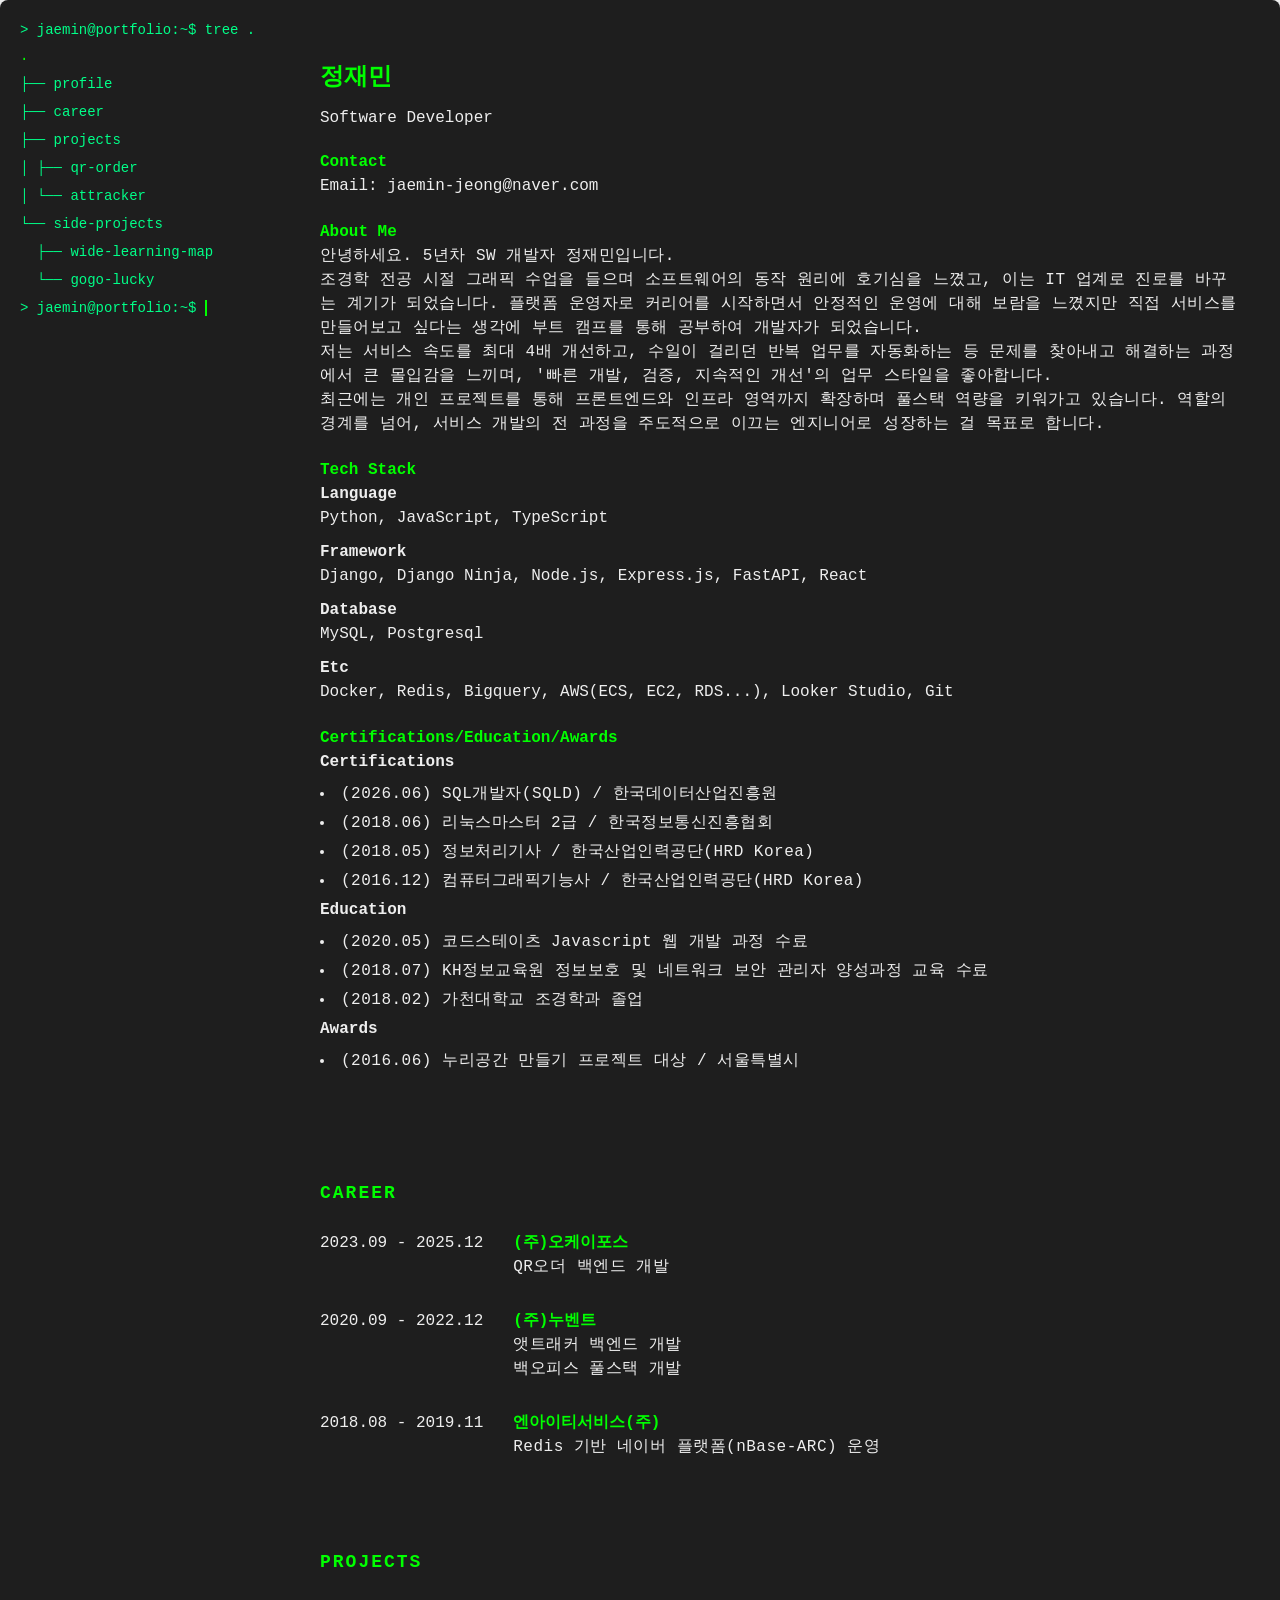
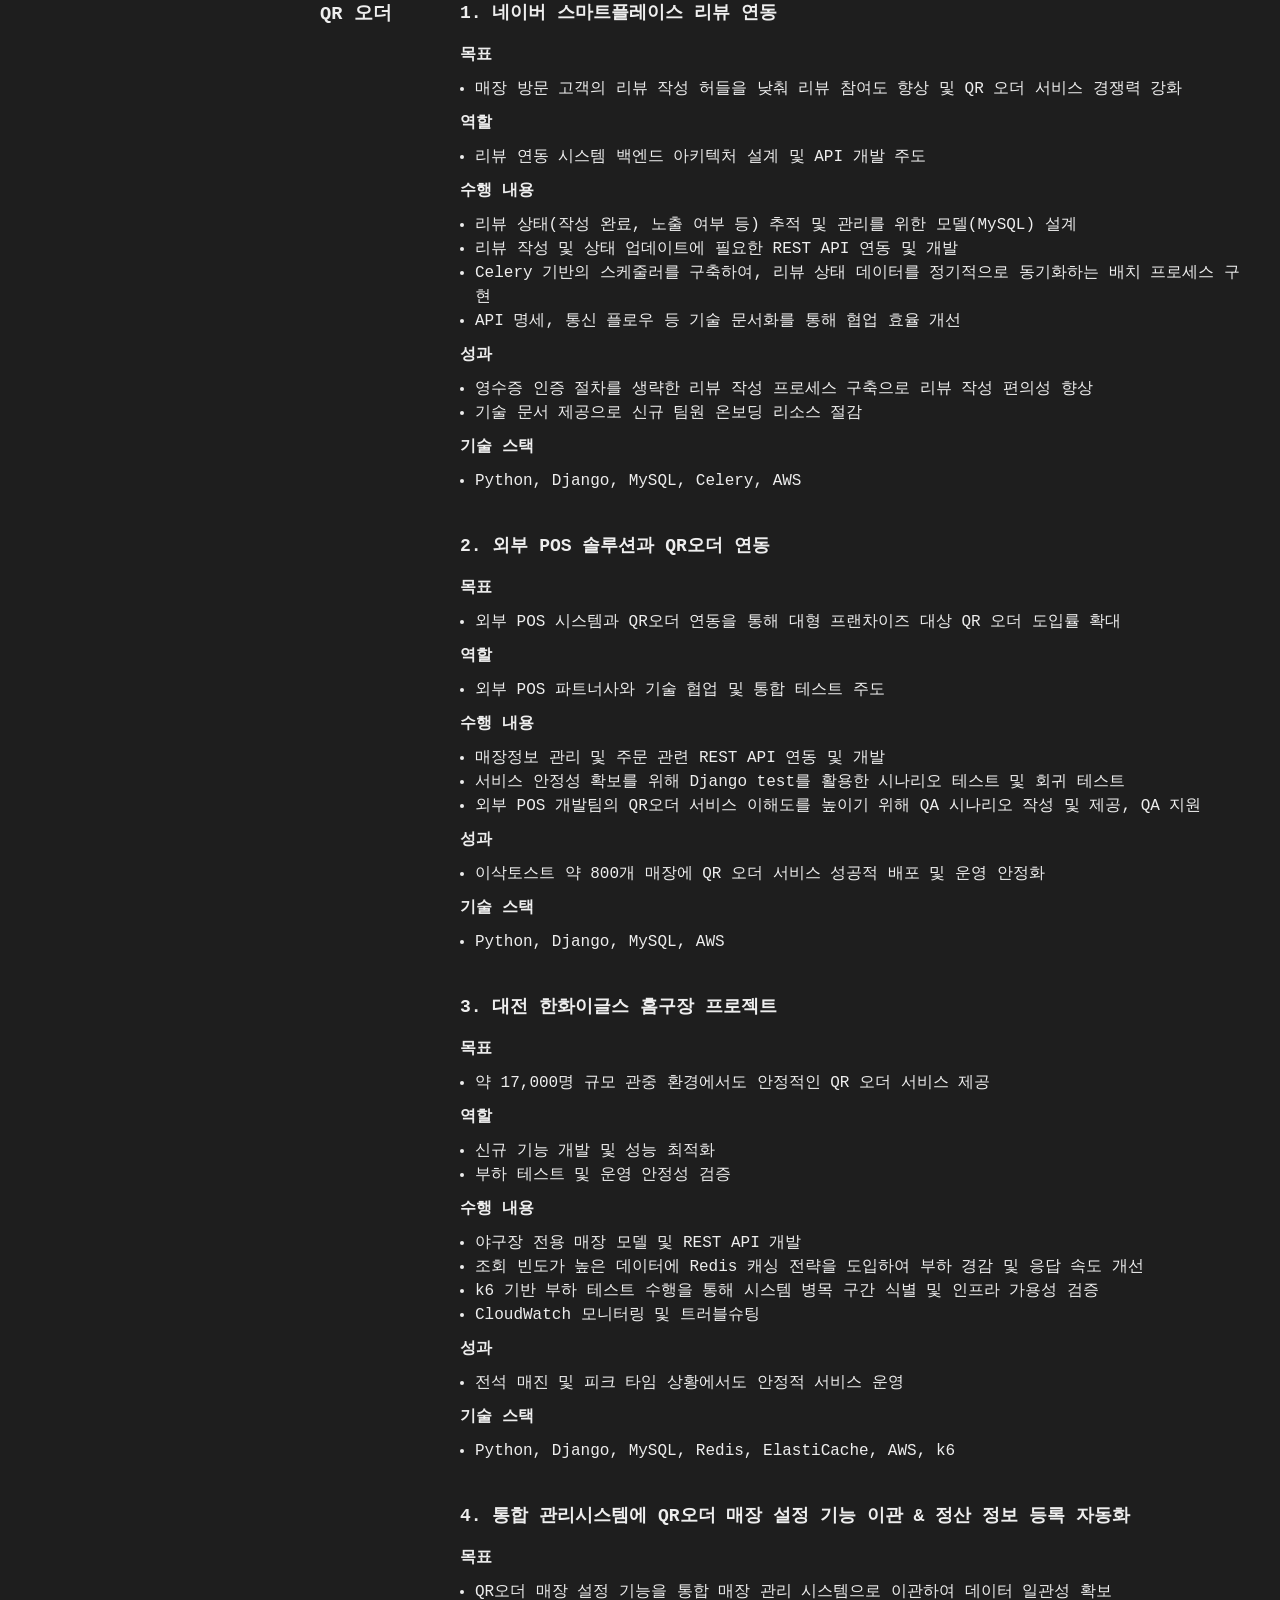
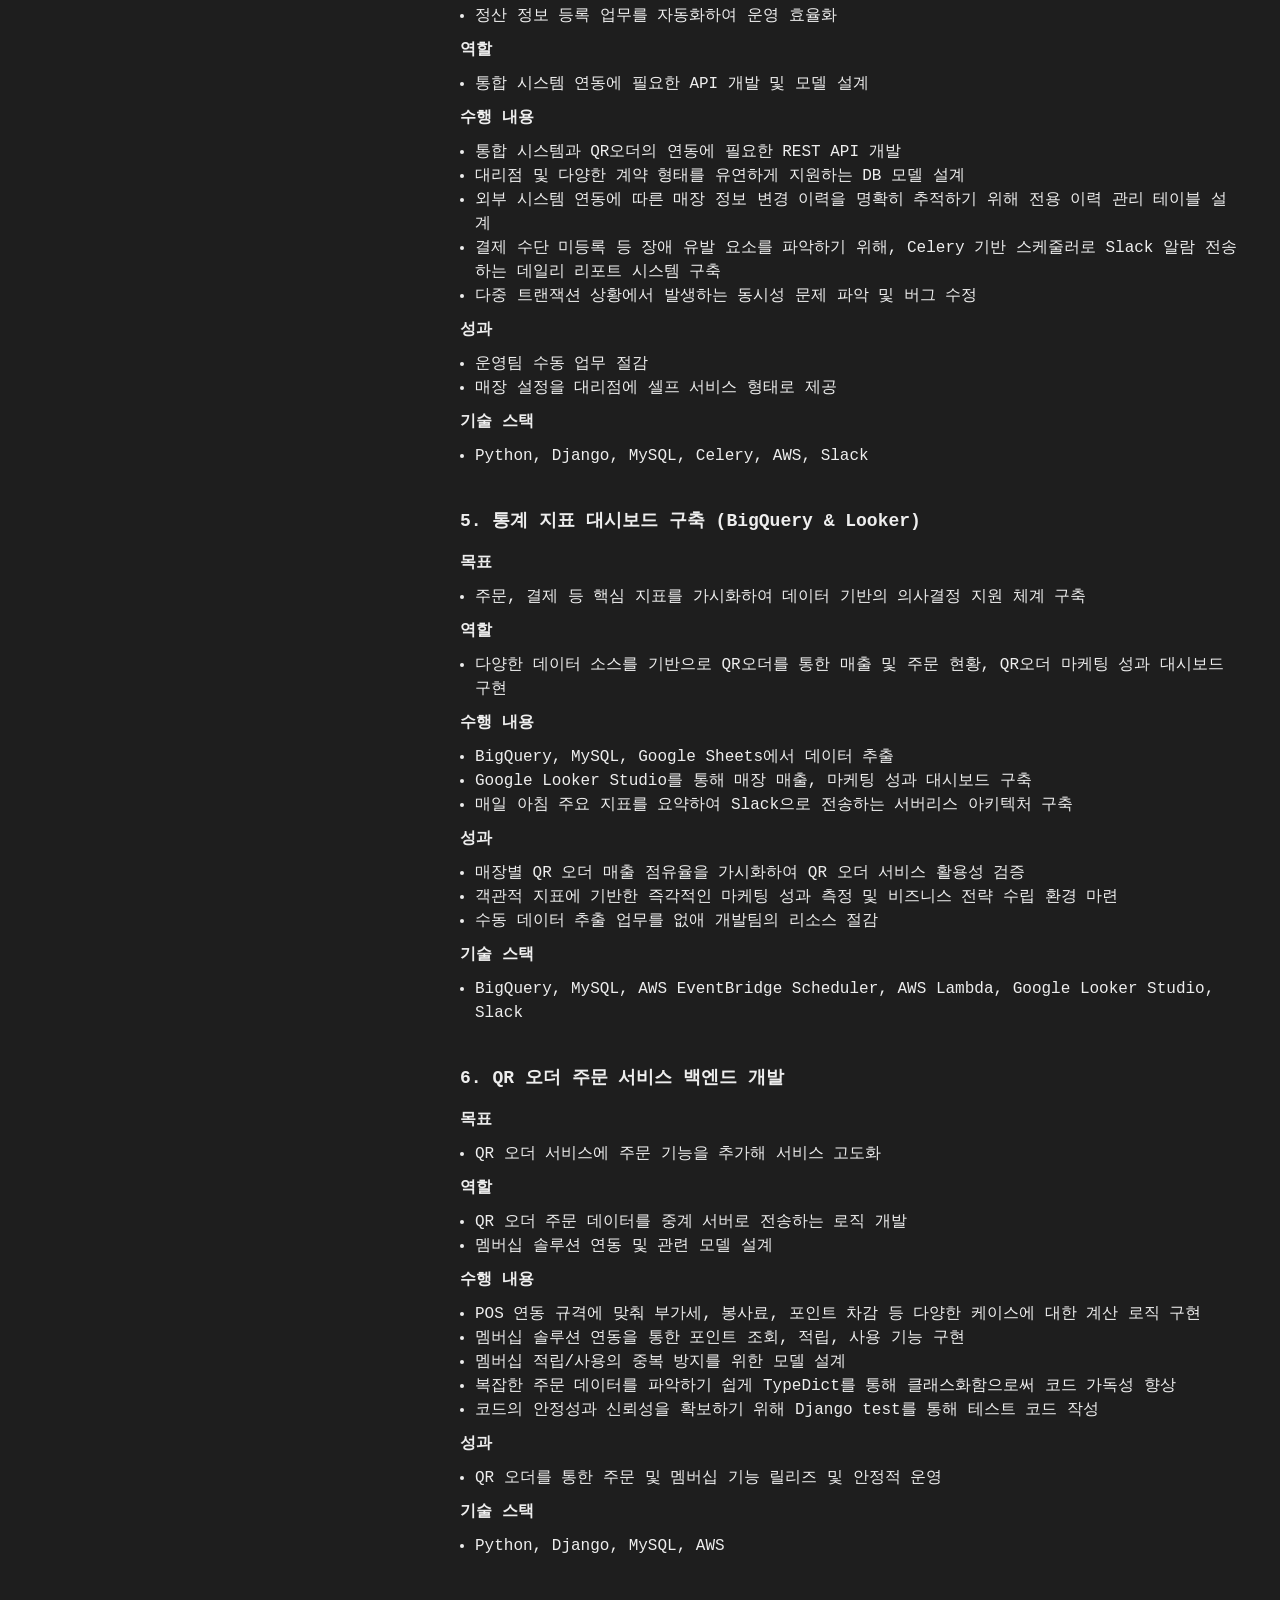
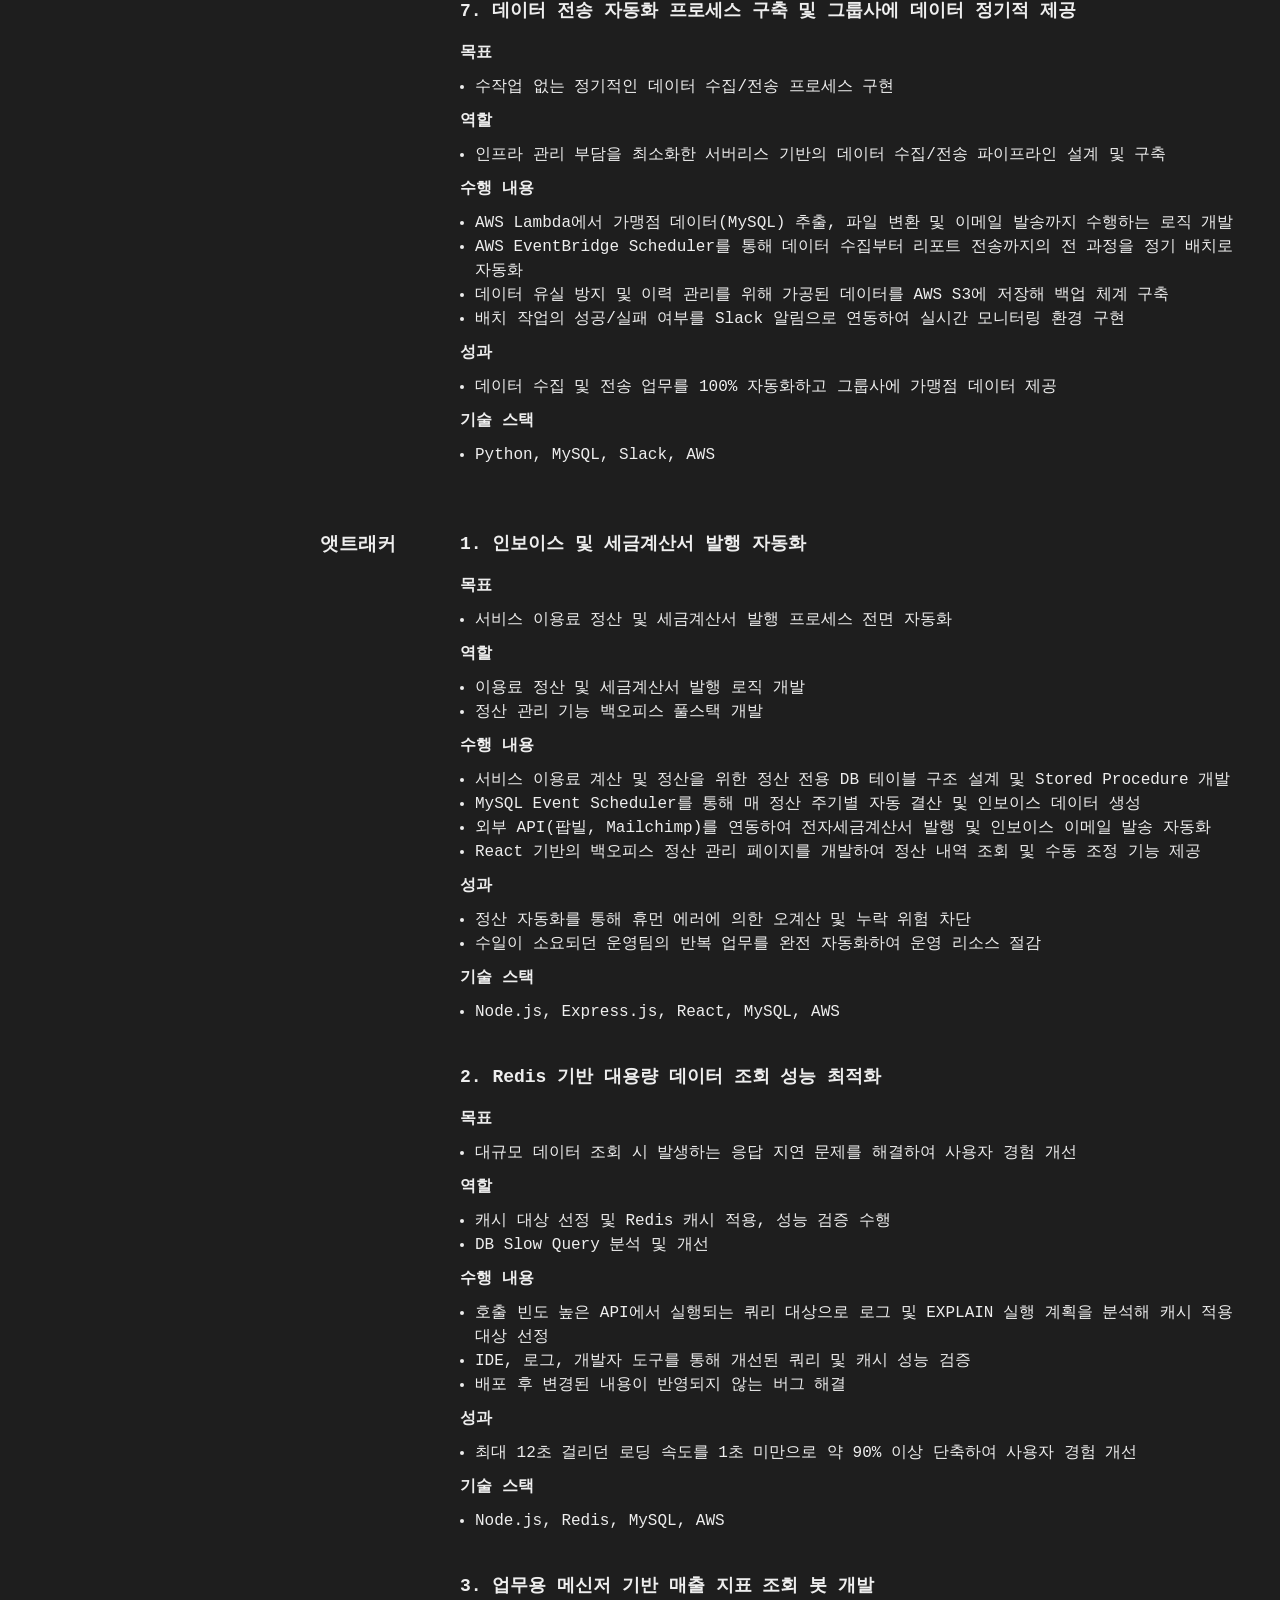
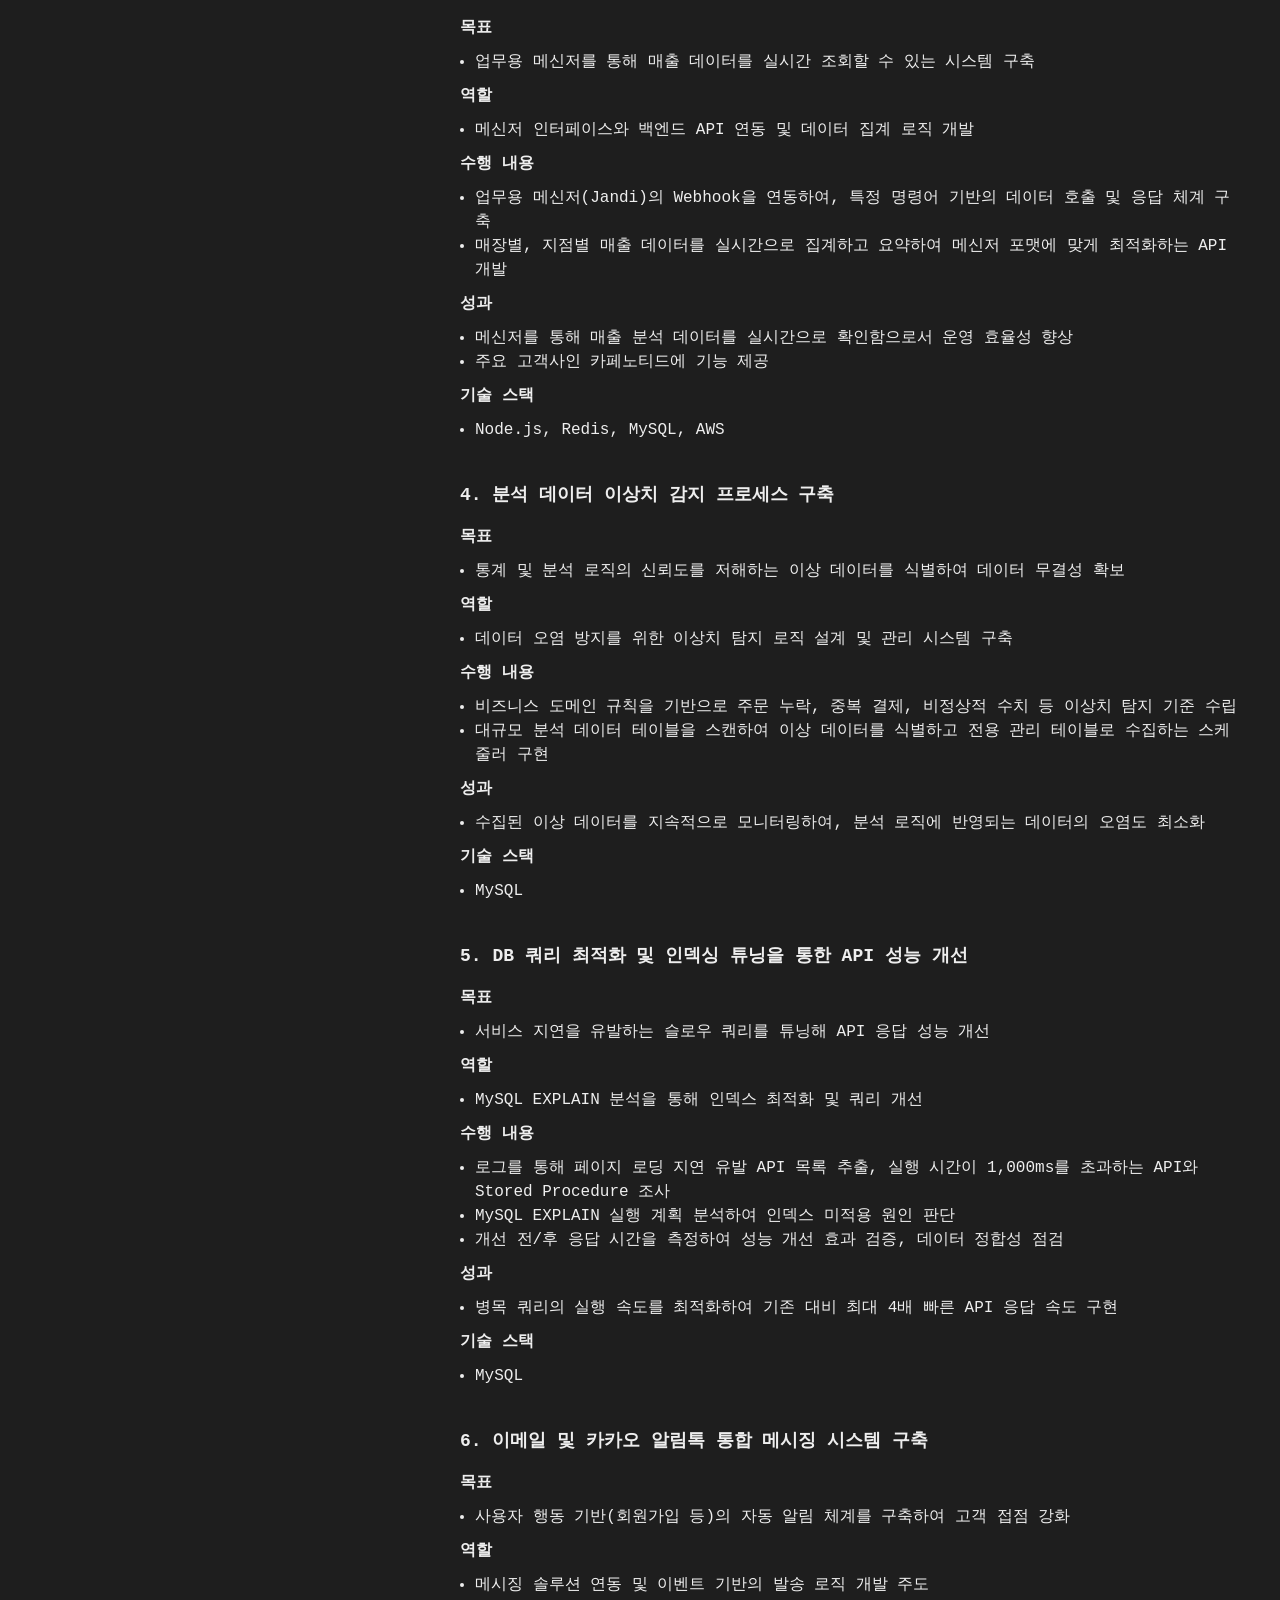
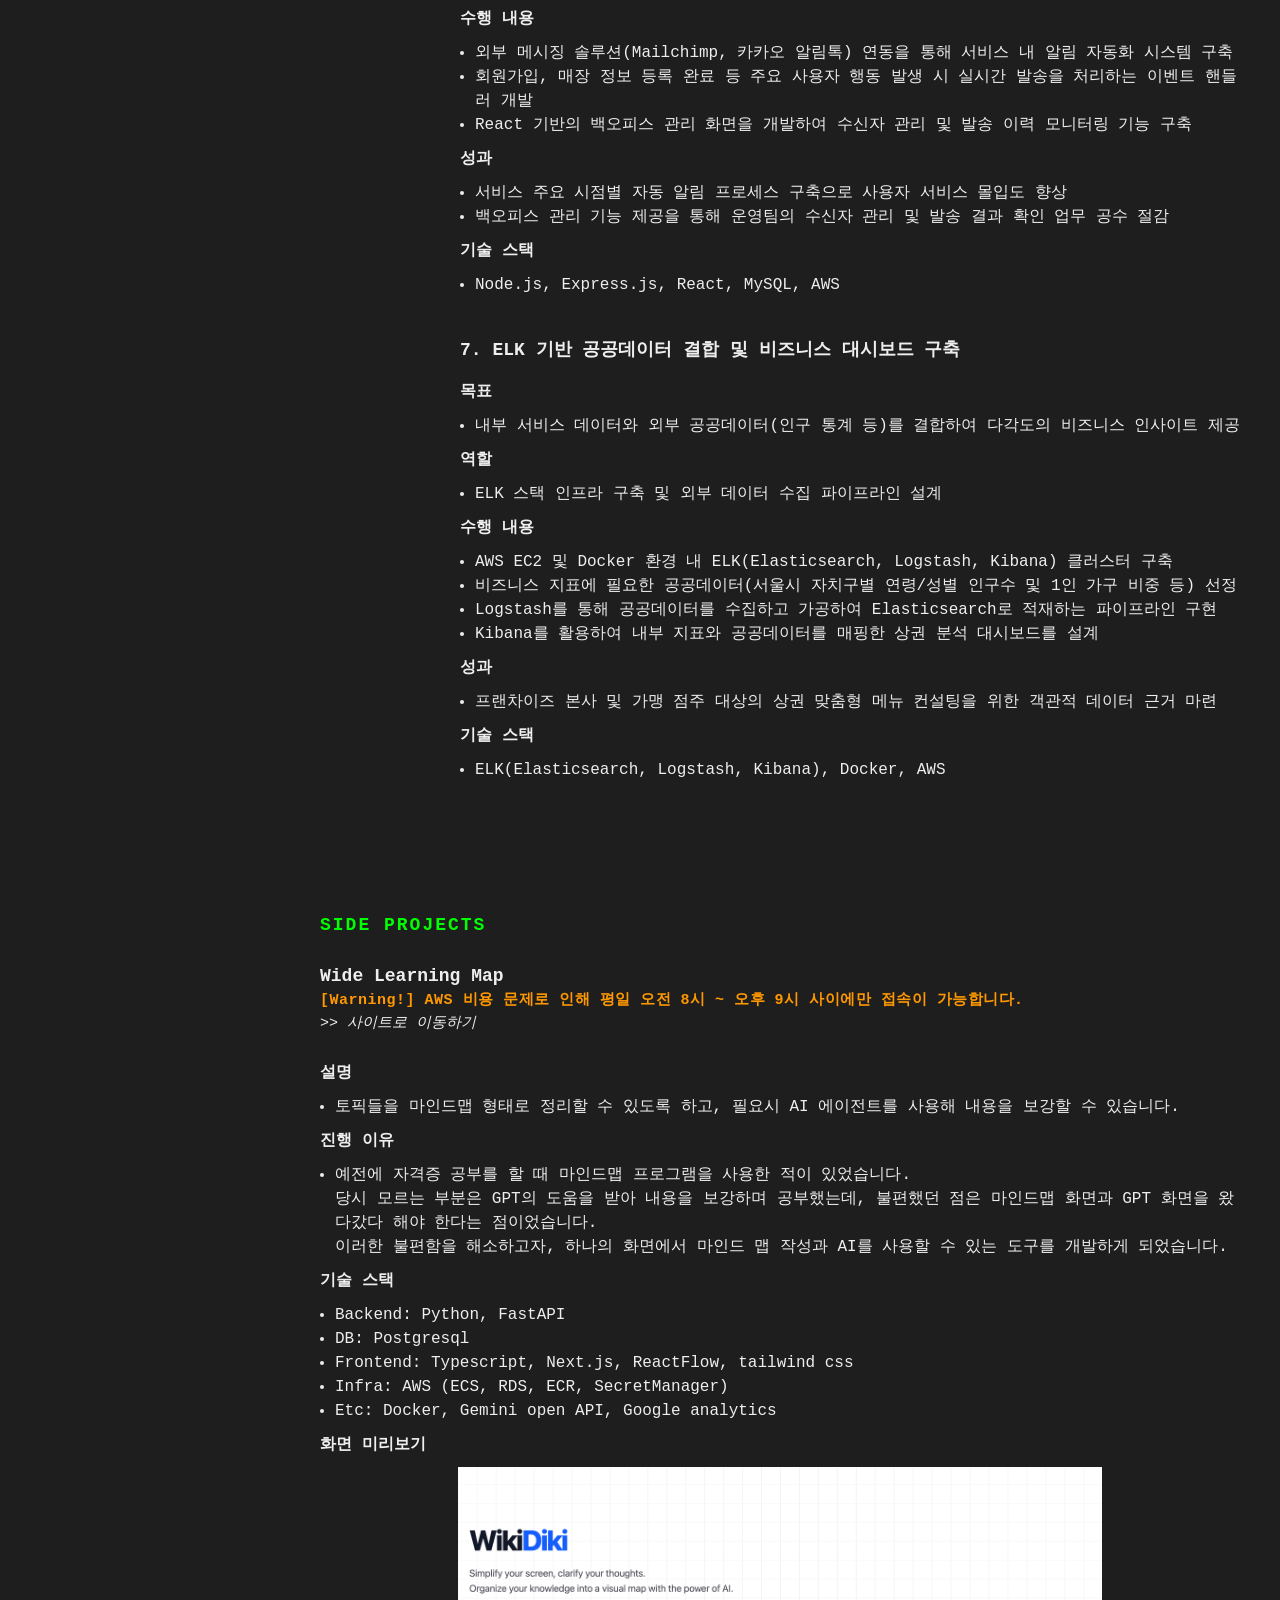
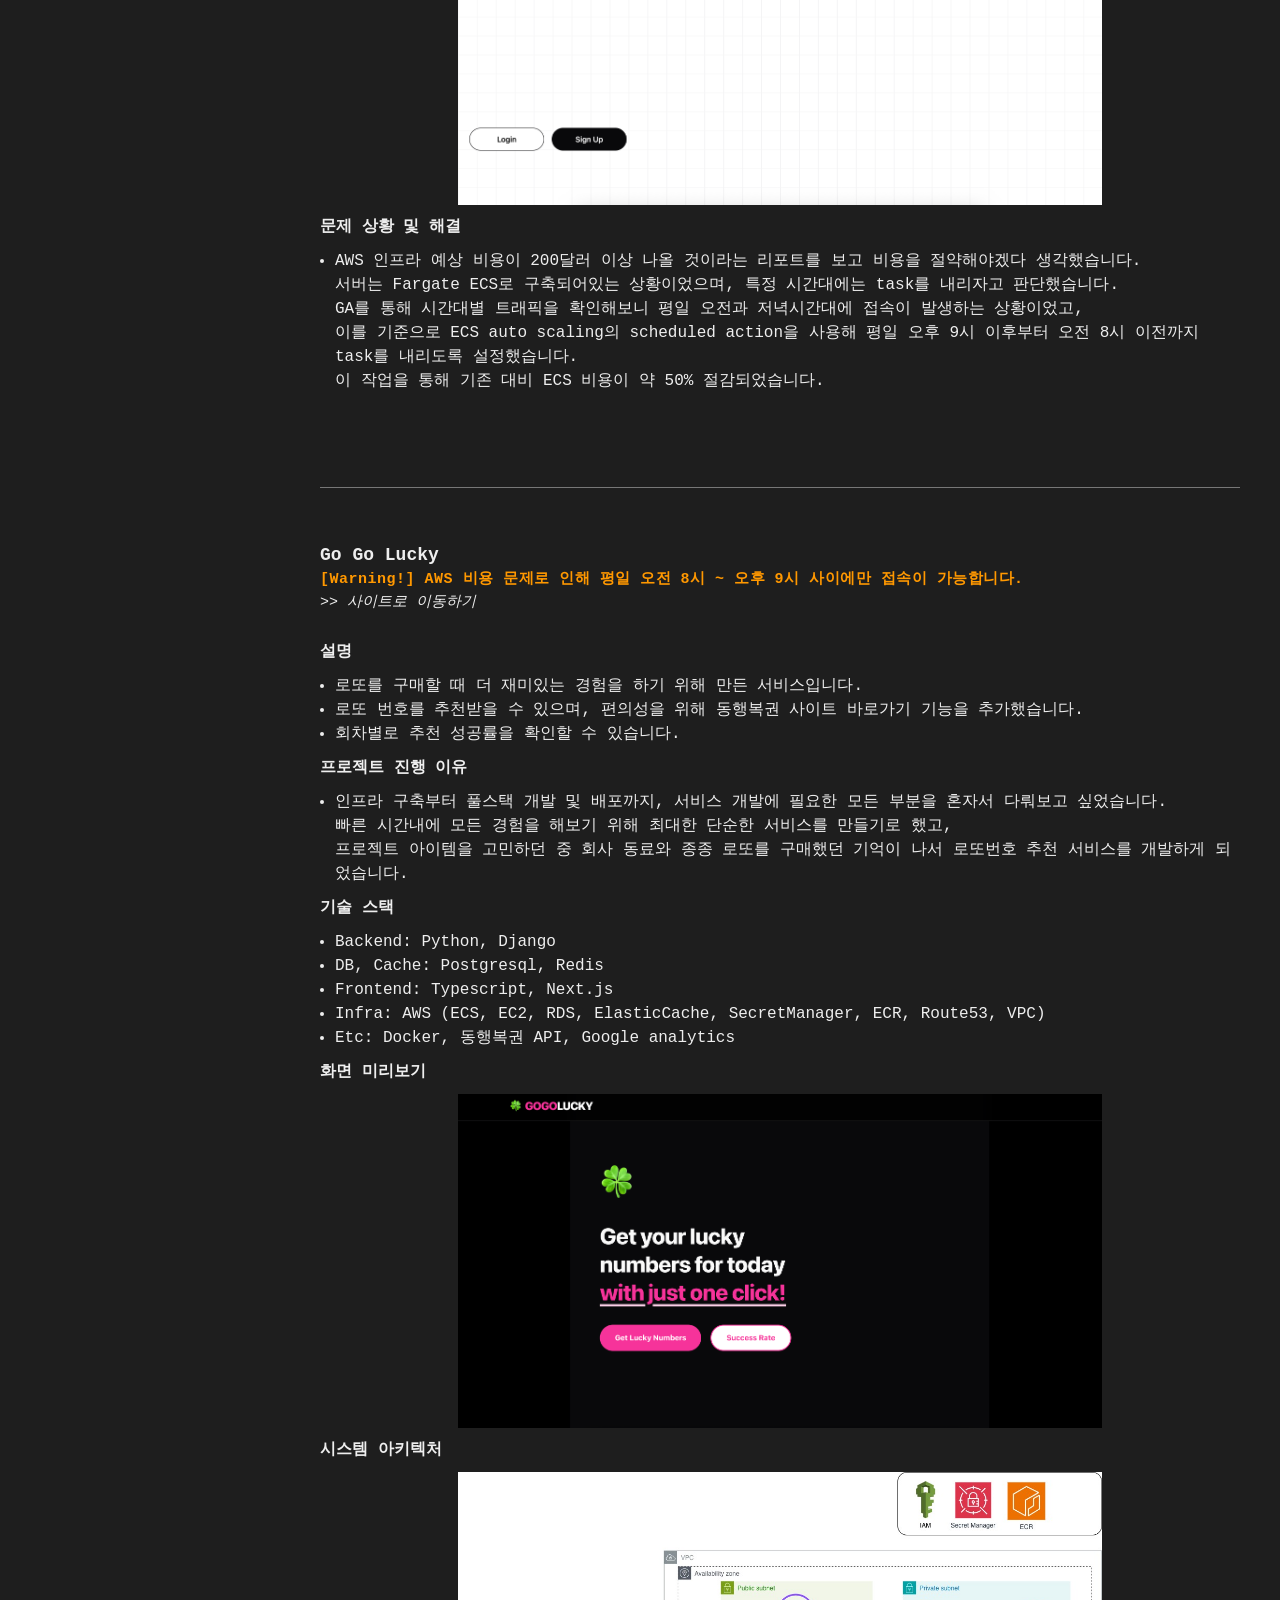
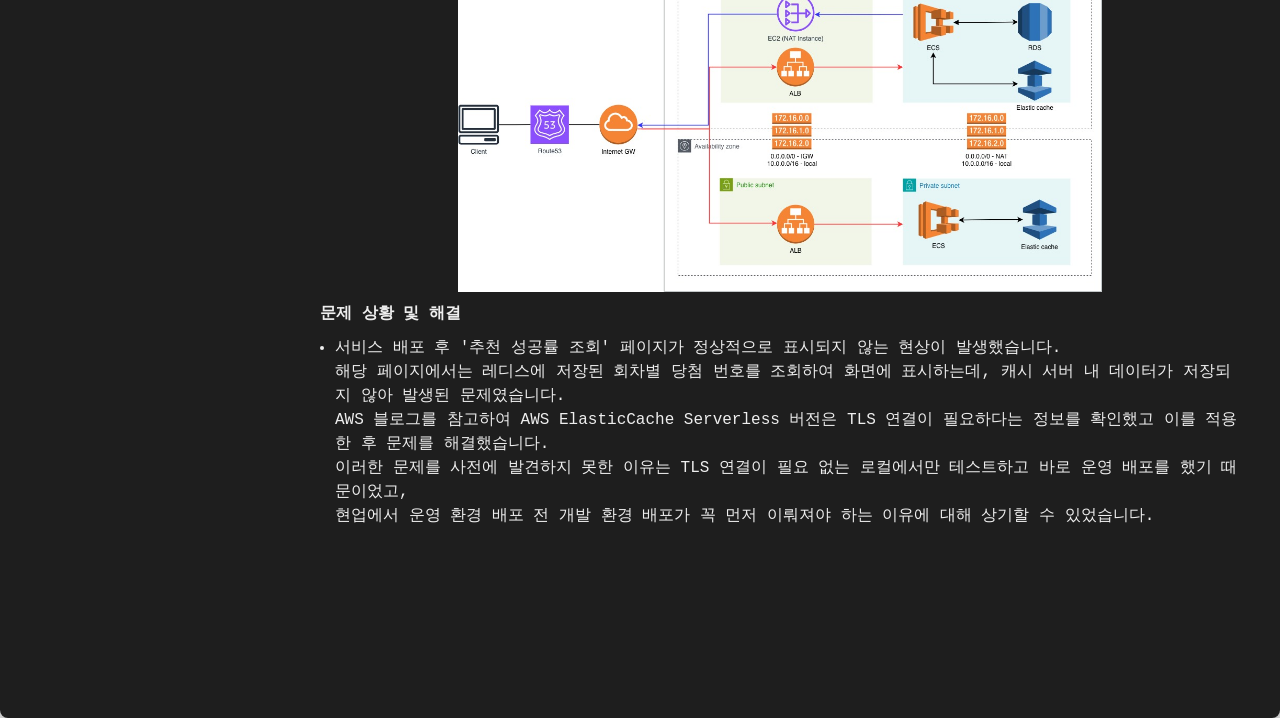
==== index.html @ 02600a41 "update certification - SQLD" ====
<!DOCTYPE html>
<html lang="ko">
    <head>
        <meta charset="UTF-8">
        <meta name="viewport" content="width=device-width, initial-scale=1.0">
        <title>Jaemin-Jeong portfolio</title>
        <link rel="stylesheet" href="css/index.css">
    </head>

    <body>
        <div class="container terminal-window">
            <aside class="sidebar">
                <div class="sidebar-header">
                    <div>
                        <span class="terminal-text"> > jaemin@portfolio:~$ tree . </span>
                    </div>
                </div>
                <nav class="tree-menu">
                    <div class="tree-root">
                        .
                    </div>
                    <ul>
                        <li>
                            <a href="#profile">
                                ├── profile
                            </a>
                        </li>
                        <li>
                            <a href="#career">
                                ├── career
                            </a>
                        </li>
                        <li>
                            <a href="#projects">
                                ├── projects
                            </a>
                            <ul class="tree-submenu">
                                <li>
                                    <a href="#qr-order">
                                        │   ├── qr-order
                                    </a>
                                </li>
                                <li>
                                    <a href="#attracker">
                                        │   └── attracker
                                    </a>
                                </li>
                            </ul>
                        </li>
                        <li>
                            <a href="#side-projects">
                                └── side-projects
                            </a>
                            <ul class="tree-submenu">
                                <li>
                                    <a href="#wide-learning-map">
                                       &nbsp;&nbsp;├── wide-learning-map
                                    </a>
                                </li>
                                <li>
                                    <a href="#gogo-lucky">
                                       &nbsp;&nbsp;└── gogo-lucky
                                    </a>
                                </li>
                            </ul>
                        </li>
                    </ul>
                </nav>
                <div class="sidebar-header">
                    <div>
                        <span class="terminal-text cursor-blink"> > jaemin@portfolio:~$&nbsp;</span>
                    </div>
                </div>
            </aside>

            <main class="content">
                <!-- 자기소개 -->
                <section id="profile" class="section profile">
                    <h1>정재민</h1>
                    <p class="role">Software Developer</p>

                    <div>
                        <strong>Contact</strong>
                        <ul class="profile-detail">
                            <li>Email: jaemin-jeong@naver.com</li>
                        </ul>
                    </div>

                    <div class="profile-detail">
                        <strong>About Me</strong>
                        <p class="letter-space-s">
                            안녕하세요. 5년차 SW 개발자 정재민입니다.</br>
                            조경학 전공 시절 그래픽 수업을 들으며 소프트웨어의 동작 원리에 호기심을 느꼈고, 이는 IT 업계로 진로를 바꾸는 계기가 되었습니다. 
                            플랫폼 운영자로 커리어를 시작하면서 안정적인 운영에 대해 보람을 느꼈지만 직접 서비스를 만들어보고 싶다는 생각에 부트 캠프를 통해 공부하여 개발자가 되었습니다.</br>
                            저는 서비스 속도를 최대 4배 개선하고, 수일이 걸리던 반복 업무를 자동화하는 등 문제를 찾아내고 해결하는 과정에서 큰 몰입감을 느끼며, '빠른 개발, 검증, 지속적인 개선'의 업무 스타일을 좋아합니다.</br>
                            최근에는 개인 프로젝트를 통해 프론트엔드와 인프라 영역까지 확장하며 풀스택 역량을 키워가고 있습니다. 
                            역할의 경계를 넘어, 서비스 개발의 전 과정을 주도적으로 이끄는 엔지니어로 성장하는 걸 목표로 합니다.
                        </p>
                    </div>

                    <div class="profile-detail">
                        <strong>Tech Stack</strong>
                        <ul>
                            <div class="stack-list">
                                <div class="stack-category">
                                    <div class="stack-category-title">Language</div>
                                    <div>Python, JavaScript, TypeScript </div>
                                </div>
                                <div class="stack-category">
                                    <div class="stack-category-title">Framework</div>
                                    <div>Django, Django Ninja, Node.js, Express.js, FastAPI, React</div>
                                </div>
                                <div class="stack-category">
                                    <div class="stack-category-title">Database</div>
                                    <div>MySQL, Postgresql</div>
                                </div>
                                <div class="stack-category">
                                    <div class="stack-category-title">Etc</div>
                                    <div>Docker, Redis, Bigquery, AWS(ECS, EC2, RDS...), Looker Studio, Git</div>
                                </div>
                            </div>  
                        </ul>
                    </div>

                    <div class="profile-detail">
                        <strong>Certifications/Education/Awards</strong>
                        <div class="profile-detail-title">Certifications</div>
                        <ul class="letter-space-s">
                            <li>(2026.06) SQL개발자(SQLD) / 한국데이터산업진흥원</li>
                            <li>(2018.06) 리눅스마스터 2급 / 한국정보통신진흥협회</li>
                            <li>(2018.05) 정보처리기사 / 한국산업인력공단(HRD Korea)</li>
                            <li>(2016.12) 컴퓨터그래픽기능사 / 한국산업인력공단(HRD Korea)</li>
                        </ul>
                        <div class="profile-detail-title">Education</div>
                        <ul class="letter-space-s">
                            <li>(2020.05) 코드스테이츠 Javascript 웹 개발 과정 수료</li>
                            <li>(2018.07) KH정보교육원 정보보호 및 네트워크 보안 관리자 양성과정 교육 수료</li>
                            <li>(2018.02) 가천대학교 조경학과 졸업</li>
                        </ul>
                        <div class="profile-detail-title">Awards</div>
                        <ul class="letter-space-s">
                            <li>(2016.06) 누리공간 만들기 프로젝트 대상 / 서울특별시</li>
                        </ul>
                    </div>
                </section>

                <section id="career" class="section">
                    <h2>Career</h2>

                    <div class="timeline">
                        <div class="timeline-item">
                            <span class="year">2023.09 - 2025.12</span>
                            <div>
                                <strong>(주)오케이포스</strong>
                                <p class="letter-space-s">QR오더 백엔드 개발</p>
                            </div>
                        </div>

                        <div class="timeline-item">
                            <span class="year">2020.09 - 2022.12</span>
                            <div>
                                <strong>(주)누벤트</strong>
                                <p class="letter-space-s">앳트래커 백엔드 개발</p>  
                                <p class="letter-space-s">백오피스 풀스택 개발</p>
                            </div>
                        </div>

                        <div class="timeline-item">
                            <span class="year">2018.08 - 2019.11</span>
                            <div>
                                <strong>엔아이티서비스(주)</strong>
                                <p class="letter-space-s">Redis 기반 네이버 플랫폼(nBase-ARC) 운영</p>
                            </div>
                        </div>
                    </div>
                </section>

                <section id="projects" class="section">
                    <h2>Projects</h2>

                    <div class="project-list">
                        <!-- QR오더 -->
                        <div class="project-items">
                            <h3 id="qr-order" class="project-category">QR 오더</h3>
                            <div>
                                <!-- QR 오더 프로젝트 1 -->
                                <div class="project-title">1. 네이버 스마트플레이스 리뷰 연동</div>
                                <div class="project-description">
                                    <strong>목표</strong>
                                    <ul>
                                        <li>매장 방문 고객의 리뷰 작성 허들을 낮춰 리뷰 참여도 향상 및 QR 오더 서비스 경쟁력 강화</li>
                                    </ul>

                                    <strong>역할</strong>
                                    <ul>
                                        <li>리뷰 연동 시스템 백엔드 아키텍처 설계 및 API 개발 주도</li>
                                    </ul>

                                    <strong>수행 내용</strong>
                                    <ul>
                                        <li>리뷰 상태(작성 완료, 노출 여부 등) 추적 및 관리를 위한 모델(MySQL) 설계</li>
                                        <li>리뷰 작성 및 상태 업데이트에 필요한 REST API 연동 및 개발</li>
                                        <li>Celery 기반의 스케줄러를 구축하여, 리뷰 상태 데이터를 정기적으로 동기화하는 배치 프로세스 구현</li>
                                        <li>API 명세, 통신 플로우 등 기술 문서화를 통해 협업 효율 개선</li>
                                    </ul>

                                    <strong>성과</strong>
                                    <ul>
                                        <li>영수증 인증 절차를 생략한 리뷰 작성 프로세스 구축으로 리뷰 작성 편의성 향상</li>
                                        <li>기술 문서 제공으로 신규 팀원 온보딩 리소스 절감</li>
                                    </ul>

                                    <strong>기술 스택</strong>
                                    <ul>
                                        <li>Python, Django, MySQL, Celery, AWS</li>
                                    </ul>
                                </div>
                                
                                <!-- QR 오더 프로젝트 2 -->
                                <div class="project-title">2. 외부 POS 솔루션과 QR오더 연동</div>
                                <div class="project-description">
                                    <strong>목표</strong>
                                    <ul>
                                        <li>외부 POS 시스템과 QR오더 연동을 통해 대형 프랜차이즈 대상 QR 오더 도입률 확대</li>
                                    </ul>

                                    <strong>역할</strong>
                                    <ul>
                                        <li>외부 POS 파트너사와 기술 협업 및 통합 테스트 주도</li>
                                    </ul>

                                    <strong>수행 내용</strong>
                                    <ul>
                                        <li>매장정보 관리 및 주문 관련 REST API 연동 및 개발</li>
                                        <li>서비스 안정성 확보를 위해 Django test를 활용한 시나리오 테스트 및 회귀 테스트</li>
                                        <li>외부 POS 개발팀의 QR오더 서비스 이해도를 높이기 위해 QA 시나리오 작성 및 제공, QA 지원</li>
                                    </ul>

                                    <strong>성과</strong>
                                    <ul>
                                        <li>이삭토스트 약 800개 매장에 QR 오더 서비스 성공적 배포 및 운영 안정화</li>
                                    </ul>

                                    <strong>기술 스택</strong>
                                    <ul>
                                        <li>Python, Django, MySQL, AWS</li>
                                    </ul>
                                </div>
                                

                                <!-- QR 오더 프로젝트 3 -->
                                <div class="project-title">3. 대전 한화이글스 홈구장 프로젝트</div>
                                <div class="project-description">
                                    <strong>목표</strong>
                                    <ul>
                                        <li>약 17,000명 규모 관중 환경에서도 안정적인 QR 오더 서비스 제공</li>
                                    </ul>

                                    <strong>역할</strong>
                                    <ul>
                                        <li>신규 기능 개발 및 성능 최적화</li>
                                        <li>부하 테스트 및 운영 안정성 검증</li>
                                    </ul>

                                    <strong>수행 내용</strong>
                                    <ul>
                                        <li>야구장 전용 매장 모델 및 REST API 개발</li>
                                        <li>조회 빈도가 높은 데이터에 Redis 캐싱 전략을 도입하여 부하 경감 및 응답 속도 개선</li>
                                        <li>k6 기반 부하 테스트 수행을 통해 시스템 병목 구간 식별 및 인프라 가용성 검증</li>
                                        <li>CloudWatch 모니터링 및 트러블슈팅</li>
                                    </ul>

                                    <strong>성과</strong>
                                    <ul>
                                        <li>전석 매진 및 피크 타임 상황에서도 안정적 서비스 운영</li>
                                    </ul>

                                    <strong>기술 스택</strong>
                                    <ul>
                                        <li>Python, Django, MySQL, Redis, ElastiCache, AWS, k6</li>
                                    </ul>
                                </div>     
                                
                                <!-- QR 오더 프로젝트 4 -->
                                <div class="project-title">4. 통합 관리시스템에 QR오더 매장 설정 기능 이관 & 정산 정보 등록 자동화</div>
                                <div class="project-description">
                                    <strong>목표</strong>
                                    <ul>
                                        <li>QR오더 매장 설정 기능을 통합 매장 관리 시스템으로 이관하여 데이터 일관성 확보</li>
                                        <li>정산 정보 등록 업무를 자동화하여 운영 효율화</li>
                                    </ul>

                                    <strong>역할</strong>
                                    <ul>
                                        <li>통합 시스템 연동에 필요한 API 개발 및 모델 설계</li>
                                    </ul>

                                    <strong>수행 내용</strong>
                                    <ul>
                                        <li>통합 시스템과 QR오더의 연동에 필요한 REST API 개발 </li>
                                        <li>대리점 및 다양한 계약 형태를 유연하게 지원하는 DB 모델 설계</li>
                                        <li>외부 시스템 연동에 따른 매장 정보 변경 이력을 명확히 추적하기 위해 전용 이력 관리 테이블 설계</li>
                                        <li>결제 수단 미등록 등 장애 유발 요소를 파악하기 위해, Celery 기반 스케줄러로 Slack 알람 전송하는 데일리 리포트 시스템 구축</li>
                                        <li>다중 트랜잭션 상황에서 발생하는 동시성 문제 파악 및 버그 수정</li>
                                    </ul>

                                    <strong>성과</strong>
                                    <ul>
                                        <li>운영팀 수동 업무 절감</li>
                                        <li>매장 설정을 대리점에 셀프 서비스 형태로 제공</li>
                                    </ul>

                                    <strong>기술 스택</strong>
                                    <ul>
                                        <li>Python, Django, MySQL, Celery, AWS, Slack</li>
                                    </ul>
                                </div>    

                                <!-- QR 오더 프로젝트 5 -->
                                <div class="project-title">5. 통계 지표 대시보드 구축 (BigQuery & Looker)</div>
                                <div class="project-description">
                                    <strong>목표</strong>
                                    <ul>
                                        <li>주문, 결제 등 핵심 지표를 가시화하여 데이터 기반의 의사결정 지원 체계 구축</li>
                                    </ul>

                                    <strong>역할</strong>
                                    <ul>
                                        <li>다양한 데이터 소스를 기반으로 QR오더를 통한 매출 및 주문 현황, QR오더 마케팅 성과 대시보드 구현</li>
                                    </ul>

                                    <strong>수행 내용</strong>
                                    <ul>
                                        <li>BigQuery, MySQL, Google Sheets에서 데이터 추출</li>
                                        <li>Google Looker Studio를 통해 매장 매출, 마케팅 성과 대시보드 구축</li>
                                        <li>매일 아침 주요 지표를 요약하여 Slack으로 전송하는 서버리스 아키텍처 구축</li>
                                    </ul>

                                    <strong>성과</strong>
                                    <ul>
                                        <li>매장별 QR 오더 매출 점유율을 가시화하여 QR 오더 서비스 활용성 검증</li>
                                        <li>객관적 지표에 기반한 즉각적인 마케팅 성과 측정 및 비즈니스 전략 수립 환경 마련</li>
                                        <li>수동 데이터 추출 업무를 없애 개발팀의 리소스 절감</li>
                                    </ul>

                                    <strong>기술 스택</strong>
                                    <ul>
                                        <li>BigQuery, MySQL, AWS EventBridge Scheduler, AWS Lambda, Google Looker Studio, Slack</li>
                                    </ul>
                                </div>    

                                <!-- QR 오더 프로젝트 6 -->
                                <div class="project-title">6. QR 오더 주문 서비스 백엔드 개발</div>
                                <div class="project-description">
                                    <strong>목표</strong>
                                    <ul>
                                        <li>QR 오더 서비스에 주문 기능을 추가해 서비스 고도화</li>
                                    </ul>

                                    <strong>역할</strong>
                                    <ul>
                                        <li>QR 오더 주문 데이터를 중계 서버로 전송하는 로직 개발</li>
                                        <li>멤버십 솔루션 연동 및 관련 모델 설계</li>
                                    </ul>

                                    <strong>수행 내용</strong>
                                    <ul>
                                        <li>POS 연동 규격에 맞춰 부가세, 봉사료, 포인트 차감 등 다양한 케이스에 대한 계산 로직 구현</li>
                                        <li>멤버십 솔루션 연동을 통한 포인트 조회, 적립, 사용 기능 구현</li>
                                        <li>멤버십 적립/사용의 중복 방지를 위한 모델 설계</li>
                                        <li>복잡한 주문 데이터를 파악하기 쉽게 TypeDict를 통해 클래스화함으로써 코드 가독성 향상</li>
                                        <li>코드의 안정성과 신뢰성을 확보하기 위해 Django test를 통해 테스트 코드 작성</li>
                                    </ul>

                                    <strong>성과</strong>
                                    <ul>
                                        <li>QR 오더를 통한 주문 및 멤버십 기능 릴리즈 및 안정적 운영</li>
                                    </ul>

                                    <strong>기술 스택</strong>
                                    <ul>
                                        <li>Python, Django, MySQL, AWS</li>
                                    </ul>
                                </div>    

                                <!-- QR 오더 프로젝트 7 -->
                                <div class="project-title">7. 데이터 전송 자동화 프로세스 구축 및 그룹사에 데이터 정기적 제공</div>
                                <div class="project-description">
                                    <strong>목표</strong>
                                    <ul>
                                        <li>수작업 없는 정기적인 데이터 수집/전송 프로세스 구현</li>
                                    </ul>

                                    <strong>역할</strong>
                                    <ul>
                                        <li>인프라 관리 부담을 최소화한 서버리스 기반의 데이터 수집/전송 파이프라인 설계 및 구축</li>
                                    </ul>

                                    <strong>수행 내용</strong>
                                    <ul>
                                        <li>AWS Lambda에서 가맹점 데이터(MySQL) 추출, 파일 변환 및 이메일 발송까지 수행하는 로직 개발</li>
                                        <li>AWS EventBridge Scheduler를 통해 데이터 수집부터 리포트 전송까지의 전 과정을 정기 배치로 자동화</li>
                                        <li>데이터 유실 방지 및 이력 관리를 위해 가공된 데이터를 AWS S3에 저장해 백업 체계 구축</li>
                                        <li>배치 작업의 성공/실패 여부를 Slack 알림으로 연동하여 실시간 모니터링 환경 구현</li>
                                    </ul>

                                    <strong>성과</strong>
                                    <ul>
                                        <li>데이터 수집 및 전송 업무를 100% 자동화하고 그룹사에 가맹점 데이터 제공</li>
                                    </ul>

                                    <strong>기술 스택</strong>
                                    <ul>
                                        <li>Python, MySQL, Slack, AWS</li>
                                    </ul>
                                </div>   
                                
                            </div>
                        </div>

                        <!-- 앳트래커 -->
                        <div id="attracker" class="project-items">
                            <h3 id="qr-order" class="project-category">앳트래커</h3>
                            <div>
                                <!-- 앳프래커 프로젝트 1 -->
                                <div class="project-title">1. 인보이스 및 세금계산서 발행 자동화</div>
                                <div class="project-description">
                                    <strong>목표</strong>
                                    <ul>
                                        <li>서비스 이용료 정산 및 세금계산서 발행 프로세스 전면 자동화</li>
                                    </ul>

                                    <strong>역할</strong>
                                    <ul>
                                        <li>이용료 정산 및 세금계산서 발행 로직 개발</li>
                                        <li>정산 관리 기능 백오피스 풀스택 개발</li>
                                    </ul>

                                    <strong>수행 내용</strong>
                                    <ul>
                                        <li>서비스 이용료 계산 및 정산을 위한 정산 전용 DB 테이블 구조 설계 및 Stored Procedure 개발</li>
                                        <li>MySQL Event Scheduler를 통해 매 정산 주기별 자동 결산 및 인보이스 데이터 생성</li>
                                        <li>외부 API(팝빌, Mailchimp)를 연동하여 전자세금계산서 발행 및 인보이스 이메일 발송 자동화</li>
                                        <li>React 기반의 백오피스 정산 관리 페이지를 개발하여 정산 내역 조회 및 수동 조정 기능 제공</li>
                                    </ul>

                                    <strong>성과</strong>
                                    <ul>
                                        <li>정산 자동화를 통해 휴먼 에러에 의한 오계산 및 누락 위험 차단</li>
                                        <li>수일이 소요되던 운영팀의 반복 업무를 완전 자동화하여 운영 리소스 절감</li>
                                    </ul>

                                    <strong>기술 스택</strong>
                                    <ul>
                                        <li>Node.js, Express.js, React, MySQL, AWS</li>
                                    </ul>
                                </div>

                                <!-- 앳프래커 프로젝트 2 -->
                                <div class="project-title">2. Redis 기반 대용량 데이터 조회 성능 최적화</div>
                                <div class="project-description">
                                    <strong>목표</strong>
                                    <ul>
                                        <li>대규모 데이터 조회 시 발생하는 응답 지연 문제를 해결하여 사용자 경험 개선</li>
                                    </ul>

                                    <strong>역할</strong>
                                    <ul>
                                        <li>캐시 대상 선정 및 Redis 캐시 적용, 성능 검증 수행</li>
                                        <li>DB Slow Query 분석 및 개선</li>
                                    </ul>

                                    <strong>수행 내용</strong>
                                    <ul>
                                        <li>호출 빈도 높은 API에서 실행되는 쿼리 대상으로 로그 및 EXPLAIN 실행 계획을 분석해 캐시 적용 대상 선정</li>
                                        <li>IDE, 로그, 개발자 도구를 통해 개선된 쿼리 및 캐시 성능 검증</li>
                                        <li>배포 후 변경된 내용이 반영되지 않는 버그 해결</li>
                                    </ul>

                                    <strong>성과</strong>
                                    <ul>
                                        <li>최대 12초 걸리던 로딩 속도를 1초 미만으로 약 90% 이상 단축하여 사용자 경험 개선</li>
                                    </ul>

                                    <strong>기술 스택</strong>
                                    <ul>
                                        <li>Node.js, Redis, MySQL, AWS</li>
                                    </ul>
                                </div>
                                <!-- 앳프래커 프로젝트 3 -->
                                 <div class="project-title">3. 업무용 메신저 기반 매출 지표 조회 봇 개발</div>
                                <div class="project-description">
                                    <strong>목표</strong>
                                    <ul>
                                        <li>업무용 메신저를 통해 매출 데이터를 실시간 조회할 수 있는 시스템 구축</li>
                                    </ul>

                                    <strong>역할</strong>
                                    <ul>
                                        <li>메신저 인터페이스와 백엔드 API 연동 및 데이터 집계 로직 개발</li>
                                    </ul>

                                    <strong>수행 내용</strong>
                                    <ul>
                                        <li>업무용 메신저(Jandi)의 Webhook을 연동하여, 특정 명령어 기반의 데이터 호출 및 응답 체계 구축</li>
                                        <li>매장별, 지점별 매출 데이터를 실시간으로 집계하고 요약하여 메신저 포맷에 맞게 최적화하는 API 개발</li>
                                    </ul>

                                    <strong>성과</strong>
                                    <ul>
                                        <li>메신저를 통해 매출 분석 데이터를 실시간으로 확인함으로서 운영 효율성 향상</li>
                                        <li>주요 고객사인 카페노티드에 기능 제공</li>
                                    </ul>

                                    <strong>기술 스택</strong>
                                    <ul>
                                        <li>Node.js, Redis, MySQL, AWS</li>
                                    </ul>
                                </div>

                                <!-- 앳프래커 프로젝트 4 -->
                                <div class="project-title">4. 분석 데이터 이상치 감지 프로세스 구축</div>
                                <div class="project-description">
                                    <strong>목표</strong>
                                    <ul>
                                        <li>통계 및 분석 로직의 신뢰도를 저해하는 이상 데이터를 식별하여 데이터 무결성 확보</li>
                                    </ul>

                                    <strong>역할</strong>
                                    <ul>
                                        <li>데이터 오염 방지를 위한 이상치 탐지 로직 설계 및 관리 시스템 구축</li>
                                    </ul>

                                    <strong>수행 내용</strong>
                                    <ul>
                                        <li>비즈니스 도메인 규칙을 기반으로 주문 누락, 중복 결제, 비정상적 수치 등 이상치 탐지 기준 수립</li>
                                        <li>대규모 분석 데이터 테이블을 스캔하여 이상 데이터를 식별하고 전용 관리 테이블로 수집하는 스케줄러 구현</li>
                                    </ul>

                                    <strong>성과</strong>
                                    <ul>
                                        <li>수집된 이상 데이터를 지속적으로 모니터링하여, 분석 로직에 반영되는 데이터의 오염도 최소화</li>
                                    </ul>

                                    <strong>기술 스택</strong>
                                    <ul>
                                        <li>MySQL</li>
                                    </ul>
                                </div>

                                <!-- 앳프래커 프로젝트 5 -->
                                <div class="project-title">5. DB 쿼리 최적화 및 인덱싱 튜닝을 통한 API 성능 개선</div>
                                <div class="project-description">
                                    <strong>목표</strong>
                                    <ul>
                                        <li>서비스 지연을 유발하는 슬로우 쿼리를 튜닝해 API 응답 성능 개선</li>
                                    </ul>

                                    <strong>역할</strong>
                                    <ul>
                                        <li>MySQL EXPLAIN 분석을 통해 인덱스 최적화 및 쿼리 개선</li>
                                    </ul>

                                    <strong>수행 내용</strong>
                                    <ul>
                                        <li>로그를 통해 페이지 로딩 지연 유발 API 목록 추출, 실행 시간이 1,000ms를 초과하는 API와 Stored Procedure 조사</li>
                                        <li>MySQL EXPLAIN 실행 계획 분석하여 인덱스 미적용 원인 판단</li>
                                        <li>개선 전/후 응답 시간을 측정하여 성능 개선 효과 검증, 데이터 정합성 점검</li>
                                    </ul>

                                    <strong>성과</strong>
                                    <ul>
                                        <li>병목 쿼리의 실행 속도를 최적화하여 기존 대비 최대 4배 빠른 API 응답 속도 구현</li>
                                    </ul>

                                    <strong>기술 스택</strong>
                                    <ul>
                                        <li>MySQL</li>
                                    </ul>
                                </div>

                                <!-- 앳프래커 프로젝트 6 -->
                                <div class="project-title">6. 이메일 및 카카오 알림톡 통합 메시징 시스템 구축</div>
                                <div class="project-description">
                                    <strong>목표</strong>
                                    <ul>
                                        <li>사용자 행동 기반(회원가입 등)의 자동 알림 체계를 구축하여 고객 접점 강화</li>
                                    </ul>

                                    <strong>역할</strong>
                                    <ul>
                                        <li>메시징 솔루션 연동 및 이벤트 기반의 발송 로직 개발 주도</li>
                                    </ul>

                                    <strong>수행 내용</strong>
                                    <ul>
                                        <li>외부 메시징 솔루션(Mailchimp, 카카오 알림톡) 연동을 통해 서비스 내 알림 자동화 시스템 구축</li>
                                        <li>회원가입, 매장 정보 등록 완료 등 주요 사용자 행동 발생 시 실시간 발송을 처리하는 이벤트 핸들러 개발</li>
                                        <li>React 기반의 백오피스 관리 화면을 개발하여 수신자 관리 및 발송 이력 모니터링 기능 구축</li>
                                    </ul>

                                    <strong>성과</strong>
                                    <ul>
                                        <li>서비스 주요 시점별 자동 알림 프로세스 구축으로 사용자 서비스 몰입도 향상</li>
                                        <li>백오피스 관리 기능 제공을 통해 운영팀의 수신자 관리 및 발송 결과 확인 업무 공수 절감</li>
                                    </ul>

                                    <strong>기술 스택</strong>
                                    <ul>
                                        <li>Node.js, Express.js, React, MySQL, AWS</li>
                                    </ul>
                                </div>

                                <!-- 7. 앳트래커 프로젝트7 -->
                                <div class="project-title">7. ELK 기반 공공데이터 결합 및 비즈니스 대시보드 구축</div>
                                <div class="project-description">
                                    <strong>목표</strong>
                                    <ul>
                                        <li>내부 서비스 데이터와 외부 공공데이터(인구 통계 등)를 결합하여 다각도의 비즈니스 인사이트 제공</li>
                                    </ul>

                                    <strong>역할</strong>
                                    <ul>
                                        <li>ELK 스택 인프라 구축 및 외부 데이터 수집 파이프라인 설계</li>
                                    </ul>

                                    <strong>수행 내용</strong>
                                    <ul>
                                        <li>AWS EC2 및 Docker 환경 내 ELK(Elasticsearch, Logstash, Kibana) 클러스터 구축</li>
                                        <li>비즈니스 지표에 필요한 공공데이터(서울시 자치구별 연령/성별 인구수 및 1인 가구 비중 등) 선정</li>
                                        <li>Logstash를 통해 공공데이터를 수집하고 가공하여 Elasticsearch로 적재하는 파이프라인 구현</li>
                                        <li>Kibana를 활용하여 내부 지표와 공공데이터를 매핑한 상권 분석 대시보드를 설계</li>
                                    </ul>

                                    <strong>성과</strong>
                                    <ul>
                                        <li>프랜차이즈 본사 및 가맹 점주 대상의 상권 맞춤형 메뉴 컨설팅을 위한 객관적 데이터 근거 마련</li>
                                    </ul>

                                    <strong>기술 스택</strong>
                                    <ul>
                                        <li>ELK(Elasticsearch, Logstash, Kibana), Docker, AWS</li>
                                    </ul>
                                </div>
                        </div>
                    </div>
                </section>

                <section id="side-projects" class="section">
                    <h2>Side projects</h2>
                    
                    <div class="project-list">
                        <div class="project-items">
                            <div class="project-description">
                                <div id="wide-learning-map" class="project-title">
                                    Wide Learning Map
                                    <div class="warning-text letter-space-s">[Warning!] AWS 비용 문제로 인해 평일 오전 8시 ~ 오후 9시 사이에만 접속이 가능합니다.</div>
                                    <div class="project-link">
                                        <a href="https://jam.me.kr/wide-learning-map" target="_blank"> >> 사이트로 이동하기 </a>
                                    </div>
                                </div>

                                <strong>설명</strong>
                                <ul>
                                    <li>토픽들을 마인드맵 형태로 정리할 수 있도록 하고, 필요시 AI 에이전트를 사용해 내용을 보강할 수 있습니다.</li>
                                </ul>

                                <strong>진행 이유</strong>
                                <ul>
                                    <li>
                                        예전에 자격증 공부를 할 때 마인드맵 프로그램을 사용한 적이 있었습니다. <br>
                                        당시 모르는 부분은 GPT의 도움을 받아 내용을 보강하며 공부했는데, 불편했던 점은 마인드맵 화면과 GPT 화면을 왔다갔다 해야 한다는 점이었습니다. <br>
                                        이러한 불편함을 해소하고자, 하나의 화면에서 마인드 맵 작성과 AI를 사용할 수 있는 도구를 개발하게 되었습니다.</li>
                                </ul>

                                <strong>기술 스택</strong>
                                <ul>
                                    <li>Backend: Python, FastAPI</li>
                                    <li>DB: Postgresql</li>
                                    <li>Frontend: Typescript, Next.js, ReactFlow, tailwind css</li>
                                    <li>Infra: AWS (ECS, RDS, ECR, SecretManager)</li>
                                    <li>Etc: Docker, Gemini open API, Google analytics</li>
                                </ul>

                                <strong>화면 미리보기</strong>
                                <div class="slider-container">
                                    <div class="slider-item-5">
                                        <div class="slide">
                                            <img src="images/wide-learning-map_main.png" alt="슬라이드 1">
                                        </div>
                                        <div class="slide">
                                            <img src="images/wide-learning-map_login.png" alt="슬라이드 2">
                                        </div>
                                        <div class="slide">
                                            <img src="images/wide-learning-map_board1.png" alt="슬라이드 3">
                                        </div>
                                        <div class="slide">
                                            <img src="images/wide-learning-map_board2.png" alt="슬라이드 4">
                                        </div>
                                        <div class="slide">
                                            <img src="images/wide-learning-map_board3.png" alt="슬라이드 5">
                                        </div>
                                    </div>
                                </div>

                                <strong>문제 상황 및 해결</strong>
                                <ul>
                                    <li>
                                        AWS 인프라 예상 비용이 200달러 이상 나올 것이라는 리포트를 보고 비용을 절약해야겠다 생각했습니다. </br>
                                        서버는 Fargate ECS로 구축되어있는 상황이었으며, 특정 시간대에는 task를 내리자고 판단했습니다.</br>
                                        GA를 통해 시간대별 트래픽을 확인해보니 평일 오전과 저녁시간대에 접속이 발생하는 상황이었고,</br>
                                        이를 기준으로 ECS auto scaling의 scheduled action을 사용해 평일 오후 9시 이후부터 오전 8시 이전까지 task를 내리도록 설정했습니다.<br>
                                        이 작업을 통해 기존 대비 ECS 비용이 약 50% 절감되었습니다.
                                    </li>                                
                            </div>  
                        </div>
                        
                        <div class="divider"></div>

                        <div class="project-items">
                            <div class="project-description"> 
                                <div id="gogo-lucky" class="project-title">
                                    Go Go Lucky
                                    <div class="warning-text letter-space-s">[Warning!] AWS 비용 문제로 인해 평일 오전 8시 ~ 오후 9시 사이에만 접속이 가능합니다.</div>
                                    <div class="project-link">
                                        <a href="https://jam.me.kr/gogo-lucky" target="_blank"> >> 사이트로 이동하기 </a>
                                    </div>
                                </div>

                                <strong>설명</strong>
                                <ul>
                                    <li>로또를 구매할 때 더 재미있는 경험을 하기 위해 만든 서비스입니다.</li>
                                    <li>로또 번호를 추천받을 수 있으며, 편의성을 위해 동행복권 사이트 바로가기 기능을 추가했습니다.</li>
                                    <li>회차별로 추천 성공률을 확인할 수 있습니다.</li>
                                </ul>

                                <strong>프로젝트 진행 이유</strong>
                                <ul>
                                    <li>
                                        인프라 구축부터 풀스택 개발 및 배포까지, 서비스 개발에 필요한 모든 부분을 혼자서 다뤄보고 싶었습니다.<br>
                                        빠른 시간내에 모든 경험을 해보기 위해 최대한 단순한 서비스를 만들기로 했고,<br>
                                        프로젝트 아이템을 고민하던 중 회사 동료와 종종 로또를 구매했던 기억이 나서 로또번호 추천 서비스를 개발하게 되었습니다.
                                    </li>
                                </ul>

                                <strong>기술 스택</strong>
                                <ul>
                                    <li>Backend: Python, Django</li>
                                    <li>DB, Cache: Postgresql, Redis</li>
                                    <li>Frontend: Typescript, Next.js</li>
                                    <li>Infra: AWS (ECS, EC2, RDS, ElasticCache, SecretManager, ECR, Route53, VPC)</li>
                                    <li>Etc: Docker, 동행복권 API, Google analytics</li>
                                </ul>

                                <strong>화면 미리보기</strong>
                                <div class="slider-container">
                                    <div class="slider-item-3">
                                        <div class="slide">
                                            <img src="images/gogo-lucky-1.png" alt="슬라이드 1">
                                        </div>
                                        <div class="slide">
                                            <img src="images/gogo-lucky-2.png" alt="슬라이드 2">
                                        </div>
                                        <div class="slide">
                                            <img src="images/gogo-lucky-3.png" alt="슬라이드 3">
                                        </div>
                                    </div>
                                </div>

                                <strong>시스템 아키텍처</strong>
                                <div class="image-container">
                                    <img class="image-item" src="images/gogo-lucky-4.jpg" alt="시스템 아키텍처">
                                </div>

                                <strong>문제 상황 및 해결</strong>
                                <ul>
                                    <li>서비스 배포 후 '추천 성공률 조회' 페이지가 정상적으로 표시되지 않는 현상이 발생했습니다.</br>
                                        해당 페이지에서는 레디스에 저장된 회차별 당첨 번호를 조회하여 화면에 표시하는데, 캐시 서버 내 데이터가 저장되지 않아 발생된 문제였습니다.</br>
                                        AWS 블로그를 참고하여 AWS ElasticCache Serverless 버전은 TLS 연결이 필요하다는 정보를 확인했고 이를 적용한 후 문제를 해결했습니다.</br>
                                        이러한 문제를 사전에 발견하지 못한 이유는 TLS 연결이 필요 없는 로컬에서만 테스트하고 바로 운영 배포를 했기 때문이었고,</br>
                                        현업에서 운영 환경 배포 전 개발 환경 배포가 꼭 먼저 이뤄져야 하는 이유에 대해 상기할 수 있었습니다.</br>
                                    </li>                                
                            </div>  
                        </div>
                    </div>
                </section>
            </main>
        </div>
    </body>
</html>
---- css/index.css ----
* {
    margin: 0;
    padding: 0;
    box-sizing: border-box;
}

body {
    font-family:
        Pretendard,
        -apple-system,
        BlinkMacSystemFont,
        sans-serif;

    background: #ffffff;
    color: #111111;
    line-height: 1.7;
}

a {
    text-decoration: none;
    color: inherit;
}

.warning-text {
    color: #ff9800;
    font-weight: 600;
    font-size: 15px;
}

.container {
    display: flex;
    gap: 30px;

    padding: 20px;
}

/* Sidebar */

.sidebar {
    width: 250px;

    position: sticky;
    top: 20px;

    height: calc(100vh - 40px);

    margin: 0;
}

.sidebar-header {
    margin-bottom: 5px;
    font-size: 14px;
    color: #00ff88;
}

/* 사이드바 스타일 */
.sidebar-logo {
    margin-bottom: 60px;
}

.sidebar-logo h2 {
    font-size: 28px;
    margin-bottom: 6px;
}

.sidebar-logo span {
    color: #999;
    font-size: 14px;
}

/* 사이드바 트리 메뉴 */
.tree-menu {
    font-family: "JetBrains Mono", monospace;
    font-size: 14px;
}

.tree-menu ul {
    list-style: none;
    padding: 0;
    margin: 0;
}

.tree-menu li {
    margin: 7px 0;
}

.tree-menu a {
    color: #00ff88;
    text-decoration: none;
    transition: all 0.2s;
}

.tree-menu a:hover {
    color: #ffffff;
}

/* 사이드바 트리 서브 메뉴 */
.tree-submenu {
    margin-top: 8px;
    margin-left: 12px;
}

.tree-submenu a {
    color: #00ff88;
    font-size: 14px;
}

/* 사이드바 효과 */
html {
    scroll-behavior: smooth;
}

/* .tree-menu a.active:hover {
    color: #bfffe1;
}

.tree-menu a.active::before {
    content: "> ";
} */

/* 커리어 영역 강조 */
.timeline-item-detail {
    margin-bottom: 60px;
}

.timeline-item-detail h3 {
    margin-bottom: 16px;
    font-size: 24px;

    color: #fff;
}

.profile {
    /* font-size: 32px;
    font-weight: 700; */
    display: flex;
    flex-direction: column;
    gap: 10px
}

.role {
    margin-bottom: 10px;
    color: #eeeeee;
}

.divider {
    margin: 30px 0;
    height: 1px;
    background: #777777;
}

.letter-space-s {
    letter-spacing: 0.5px;
}

.profile-detail {
    list-style: none;
    margin-bottom: 12px;
}

.profile-detail-title {
    color: #eeeeee;
    font-weight: 600;
    margin-bottom: 8px;
}

.profile-detail p {
    color: #eeeeee;
}

.profile-detail li {
    color: #eeeeee;
    margin-bottom: 5px
}

.profile-detail ul {
    list-style-position: inside;
}

/* Content */

.content {
    flex: 1;

    padding: 40px 20px;
}

.section {
    margin-bottom: 90px;
}

.section h2 {
    font-size: 18px;
    margin-bottom: 24px;
    text-transform: uppercase;
    letter-spacing: 2px;
}

.section p {
    color: #eeeeee;
}

/* Tech */

.stack-list {
    display: flex;
    flex-direction: column;
    gap: 10px;
}

.stack-category {
    /* margin-bottom: 5px; */
    color: #eeeeee;
}

.stack-category-title {
    font-weight: 600;
}

/* Career */

.timeline {
    display: flex;
    flex-direction: column;
    gap: 30px;
}

.timeline-item {
    display: flex;
    gap: 30px;
}

.year {
    min-width: 140px;
    color: #eeeeee;
}

/* Projects */

.project-list {
    display: flex;
    flex-direction: column;
    gap: 24px;
}

.project-items {
    display: flex;
}

.project-category {
    min-width: 140px;
    color: #eeeeee;
}

.project-title {
    margin-bottom: 16px;
    font-weight: 700;
    font-size: 18px;
    color: #eeeeee;
}

.project-description {
    display: flex;
    flex-direction: column;
    gap: 10px;
    color: #eeeeee;
    margin-bottom: 40px;
}

.project-description ul {
    list-style: disc;
    padding-left: 15px;
}

.project-grid {
    display: grid;
    grid-template-columns: repeat(auto-fill, minmax(320px, 1fr));
    gap: 24px;
}

.project-card {
    border: 1px solid #777777;
    padding: 24px;
    border-radius: 16px;

    transition: all .25s ease;
}

.project-card:hover {
    /* transform: translateY(-4px); */
    border-color: #eeeeee;
}

.card-top {
    display: flex;
    justify-content: space-between;
    align-items: center;
    margin-bottom: 16px;
}

.card-top h3 {
    font-size: 18px;
}

.project-card p {
    color: #eeeeee;
    margin-bottom: 20px;
}

.project-link {
    font-size: 15px;
    font-weight: 400;
    font-style: italic;
}

.project-link a:hover {
    color: #00ff88;
}

.image-container {
    display: flex;
    align-items: center;
    justify-content: center;
}

.image-item {
    width: 70%;
    height: auto;
}

/* 슬라이더 */
/* 슬라이더 영역 크기 설정 */
.slider-container {
    max-width: 70%;
    height: auto;
    overflow: hidden;
    position: relative;
    margin: 0 auto;
}

.slider-item-5 {
    display: flex;
    animation: slide-animation-5 10s infinite;
    /* 이미지 개수(5개)에 맞춰 500%로 설정 */
    width: 500%;
    height: 100%;
}

.slider-item-3 {
    display: flex;
    animation: slide-animation-3 6s infinite;
    /* 이미지 개수(3개)에 맞춰 300%로 설정 */
    width: 300%;
    height: 100%;
}

.slide {
    width: 100%;
    height: 100%;
}

.slide img {
    width: 100%;
    height: 100%;
    object-fit: cover;
}

/* 10초 동안 5개의 이미지가 전환되는 애니메이션 정의 */
@keyframes slide-animation-5 {

    0%,
    18% {
        transform: translateX(0);
    }

    20%,
    38% {
        transform: translateX(-20%);
    }

    40%,
    58% {
        transform: translateX(-40%);
    }

    60%,
    78% {
        transform: translateX(-60%);
    }

    80%,
    98% {
        transform: translateX(-80%);
    }

    100% {
        transform: translateX(0);
    }
}

/* 6초 동안 3개의 이미지가 전환되는 애니메이션 정의 */
@keyframes slide-animation-3 {

    0%,
    30% {
        transform: translateX(0);
    }

    35%,
    70% {
        transform: translateX(-33.333%);
    }

    75%,
    98% {
        transform: translateX(-66.666%);
    }

    100% {
        transform: translateX(0);
    }
}

/* Responsive */

@media (max-width: 900px) {

    .container {
        flex-direction: column;
    }

    .sidebar {
        width: 100%;
        position: relative;
        height: auto;
        border-right: none;
        border-bottom: 1px solid #e5e5e5;
        padding: 10px;
    }

    .content {
        padding: 40px 24px;
    }

    .timeline-item {
        flex-direction: column;
        gap: 8px;
    }
}

/* 백그라운드 */
.terminal-window {
    /* 터미널 배경 및 크기 */
    background-color: #1e1e1e;
    padding: 20px;
    border-radius: 8px;
    box-shadow: 0 10px 30px rgba(0, 0, 0, 0.5);

    /* 텍스트 스타일: 터미널 폰트 및 고정폭 설정 */
    font-family: 'Fira Code', 'Courier New', Courier, monospace;
    font-size: 16px;
    color: #00ff00;
    /* 터미널 기본 글자색 (녹색) */
    line-height: 1.5;
}

.terminal-text {
    /* 타이핑 효과 (깜빡이는 커서) */
    border-right: #00ff00;
    white-space: nowrap;
}

.cursor-blink {
    /* 타이핑 효과 (깜빡이는 커서) */
    border-right: 2px solid #00ff00;
    white-space: nowrap;
    animation: blink-cursor 0.75s step-end infinite;
}

/* 커서 깜빡임 애니메이션 */
@keyframes blink-cursor {

    from,
    to {
        border-color: transparent
    }

    50% {
        border-color: #00ff00;
    }
}
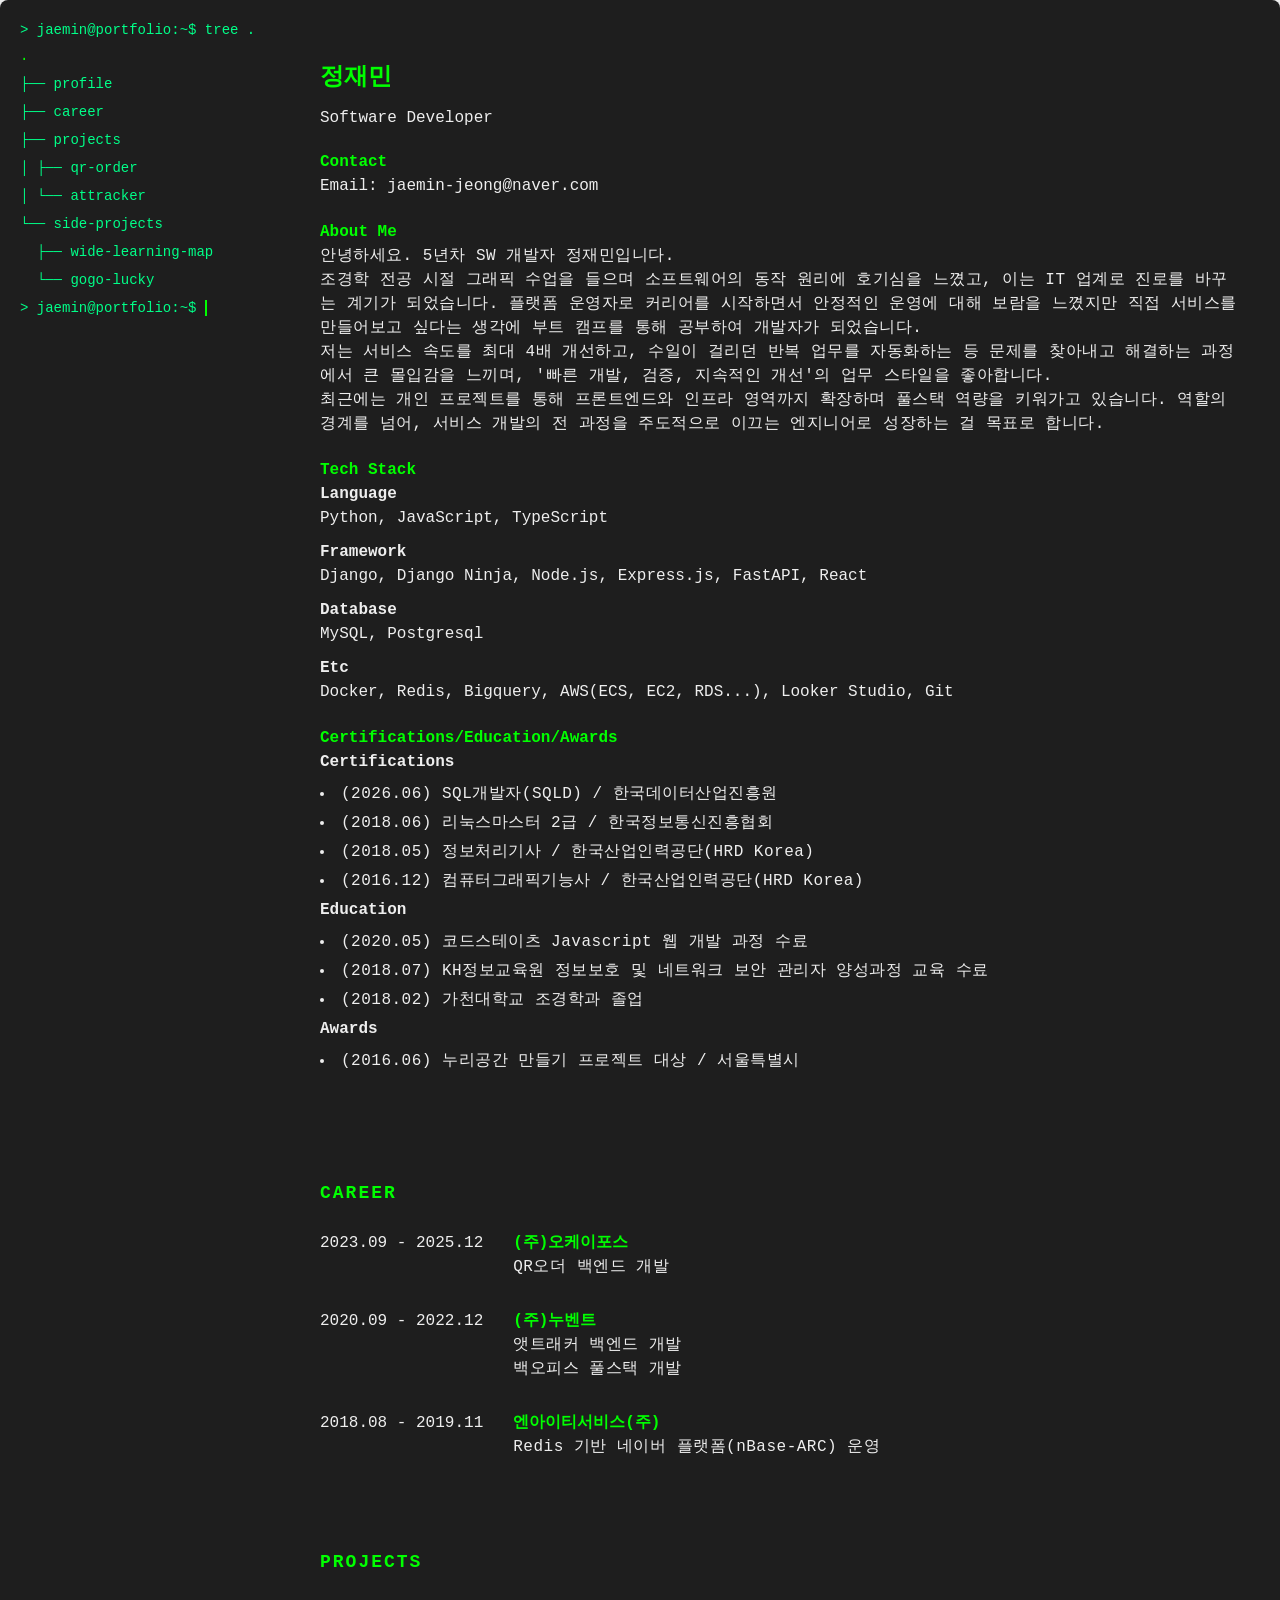
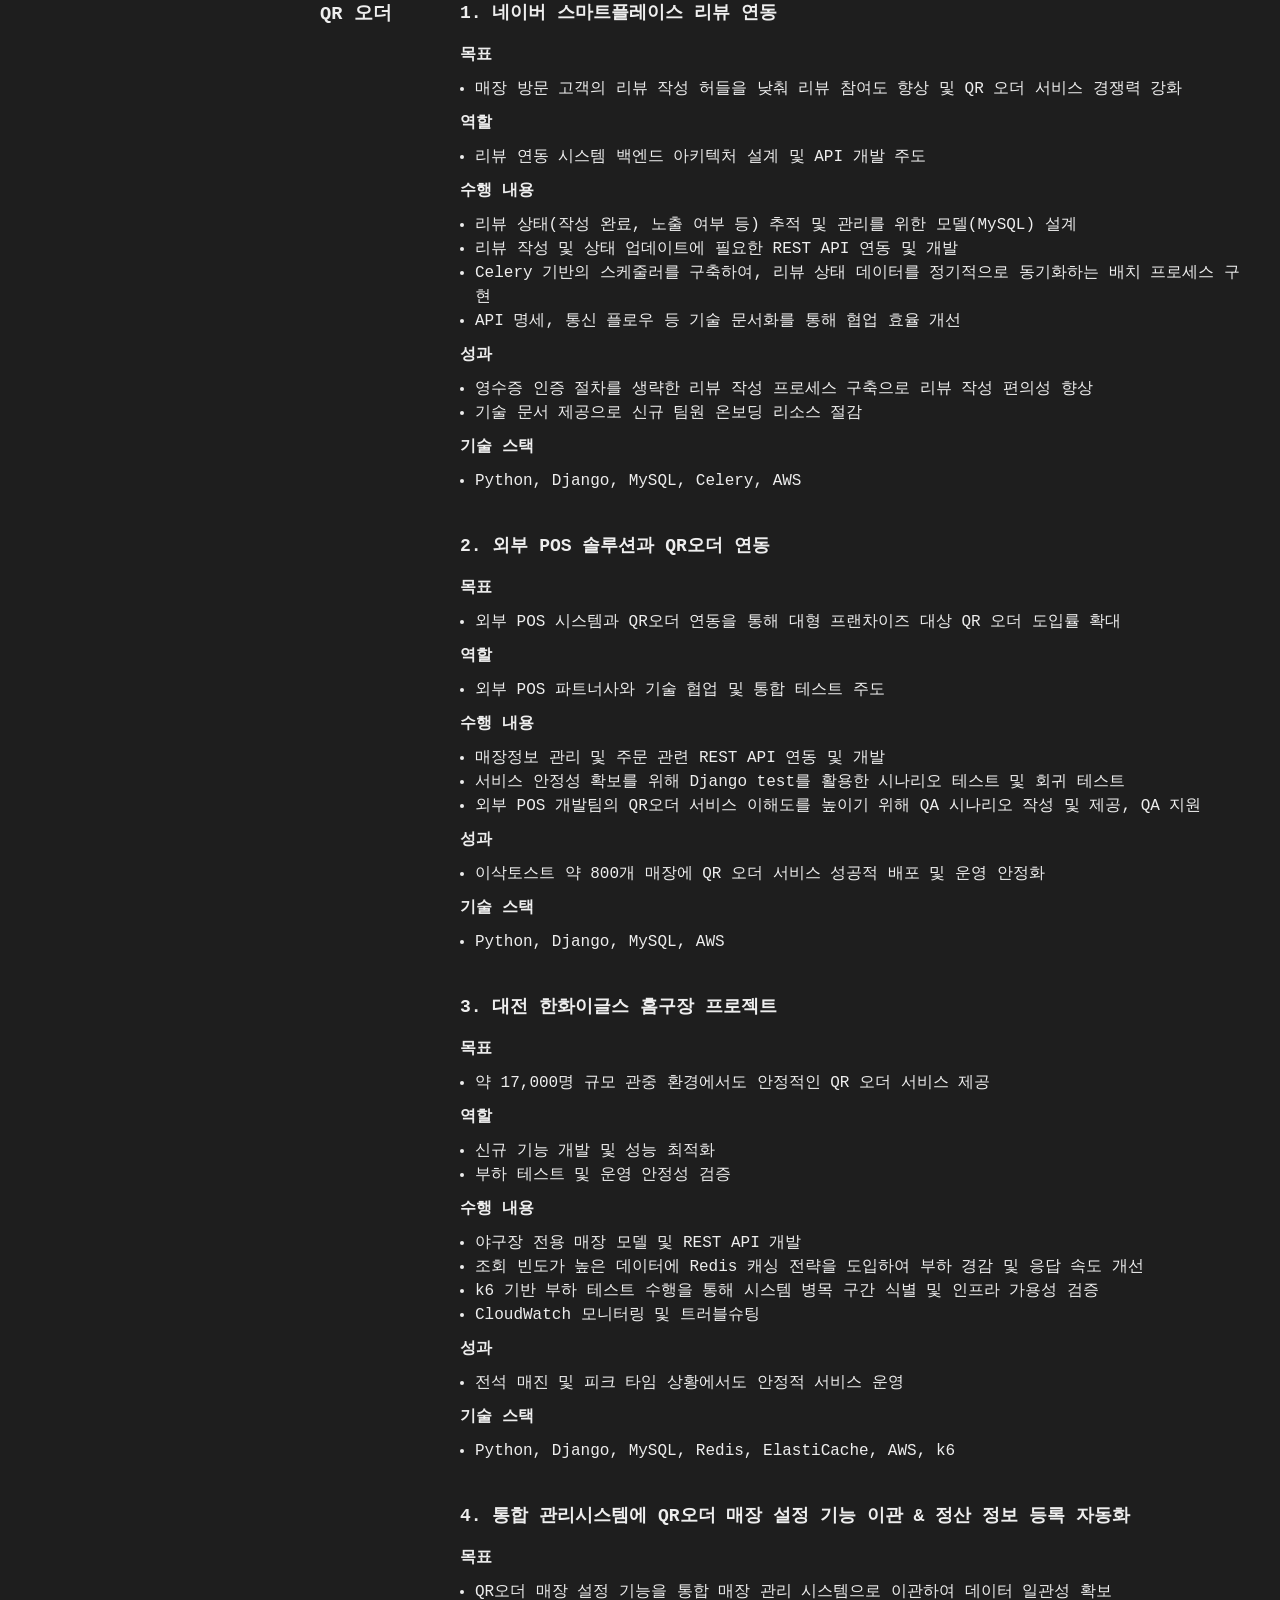
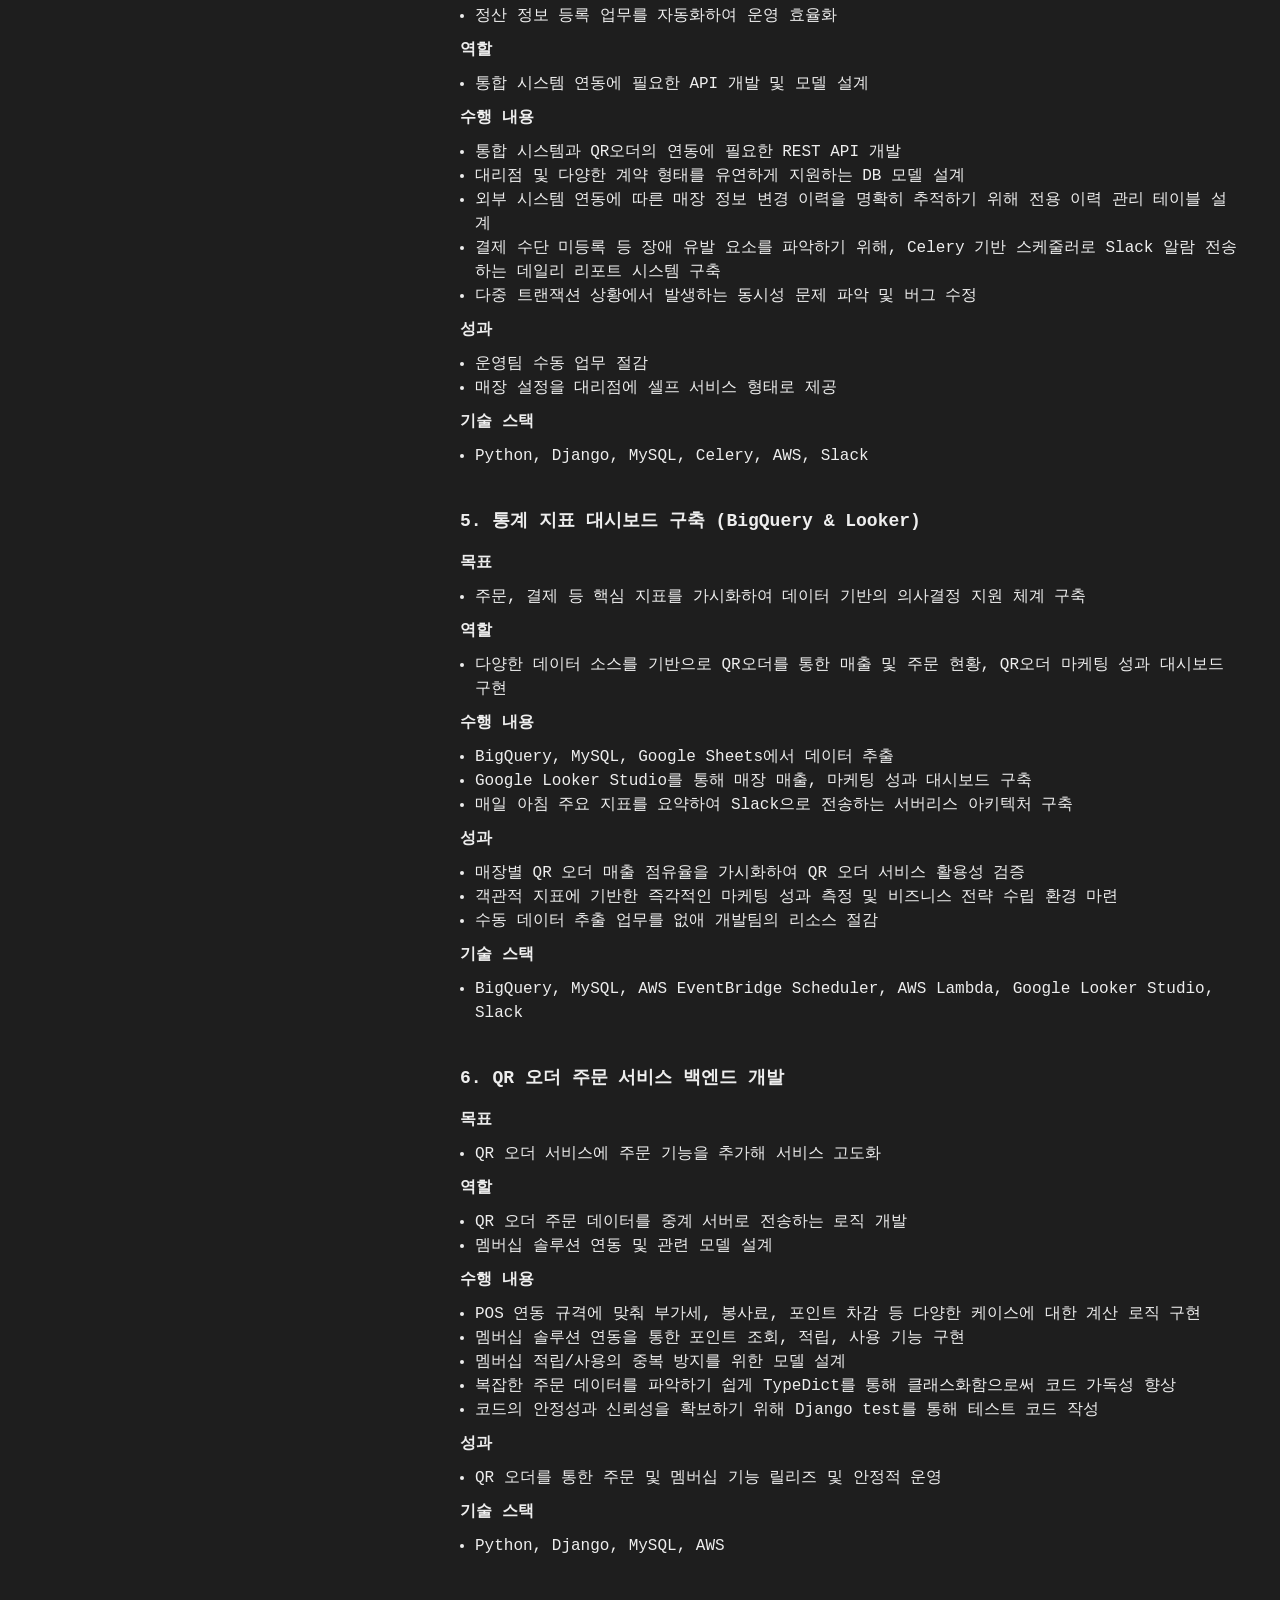
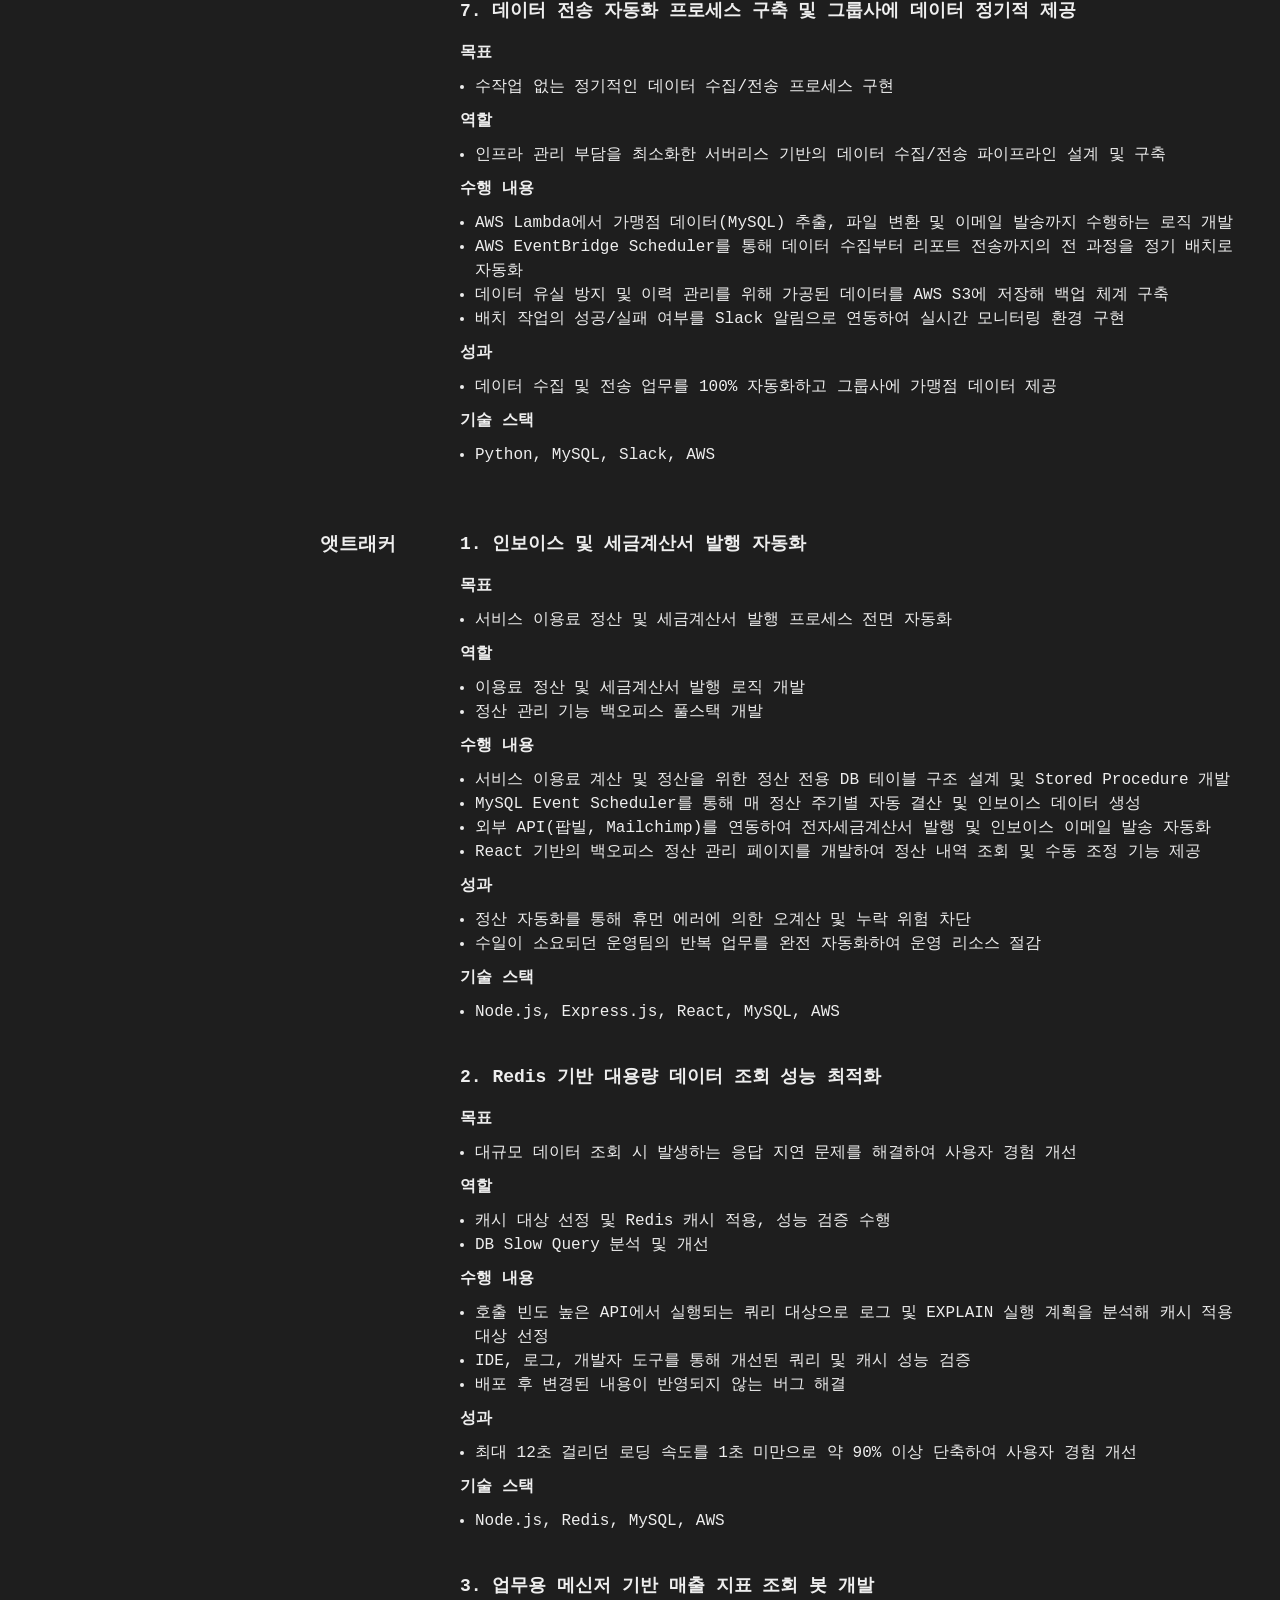
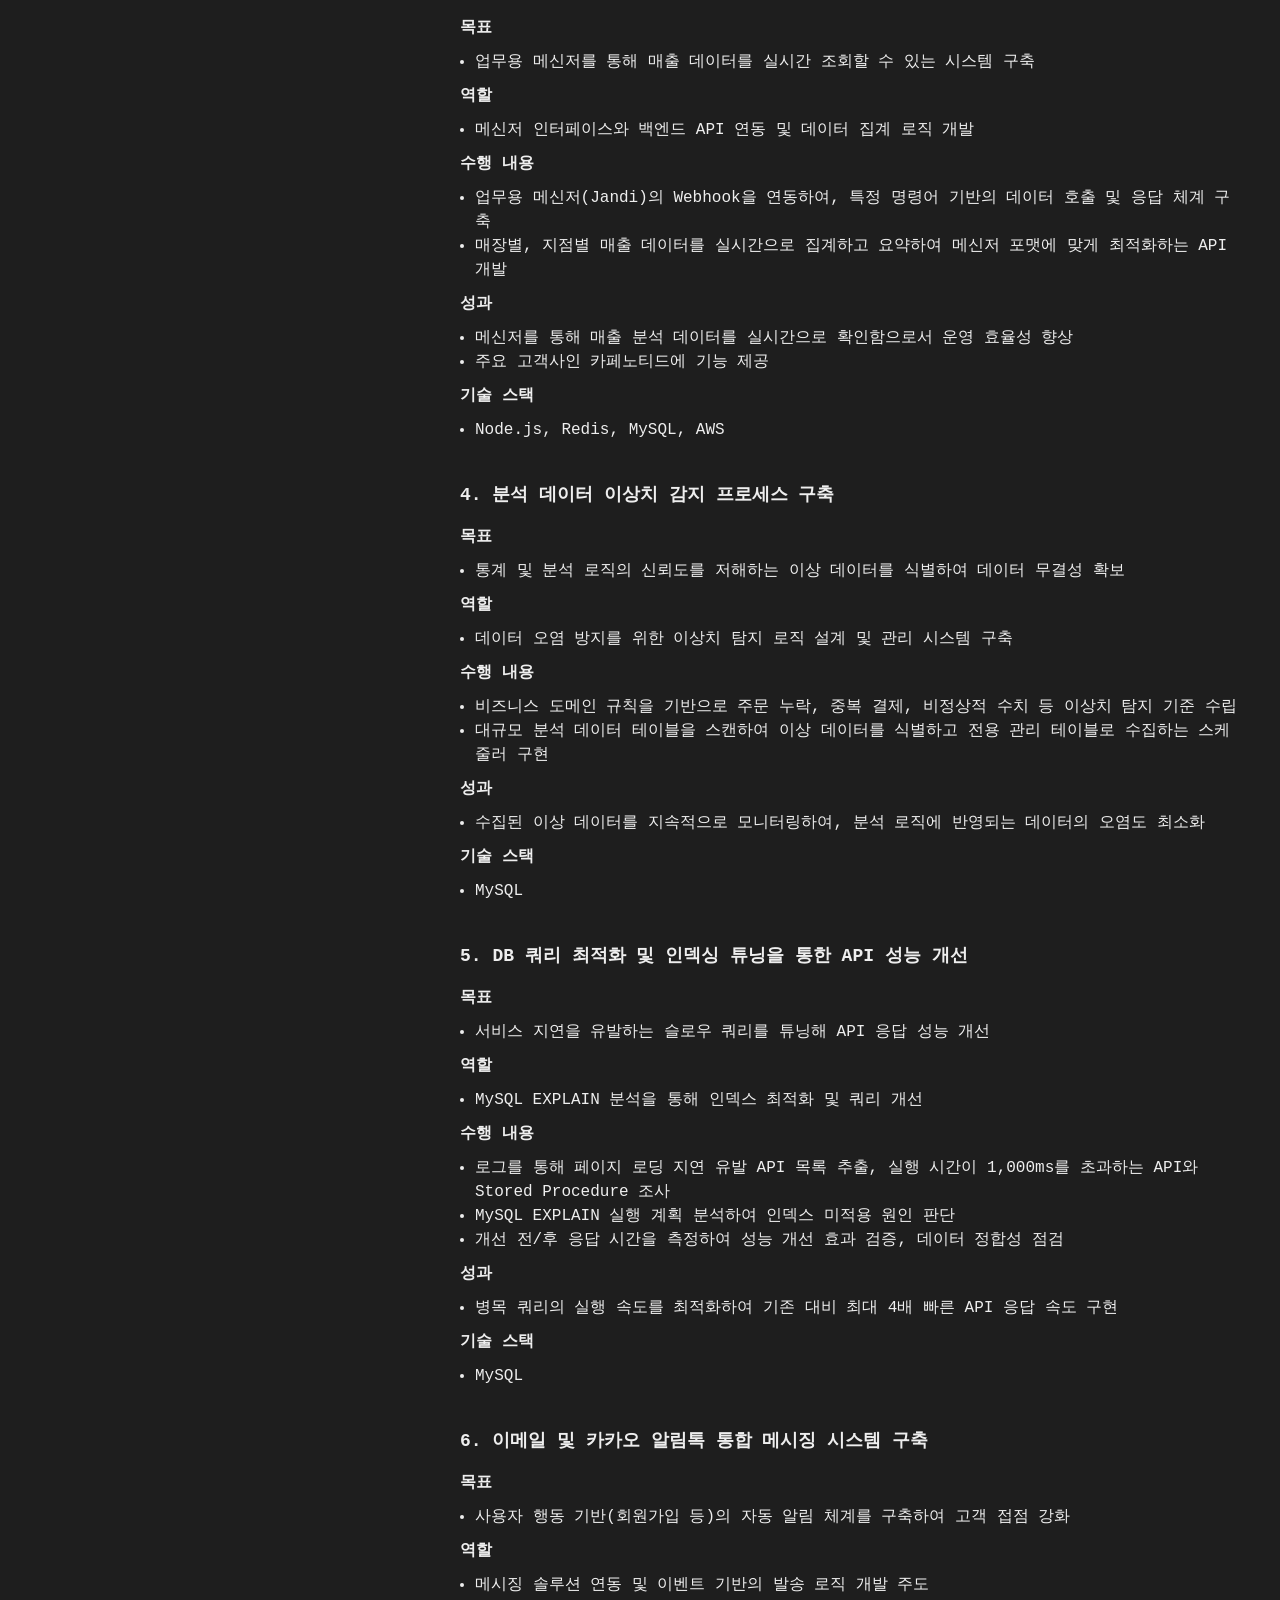
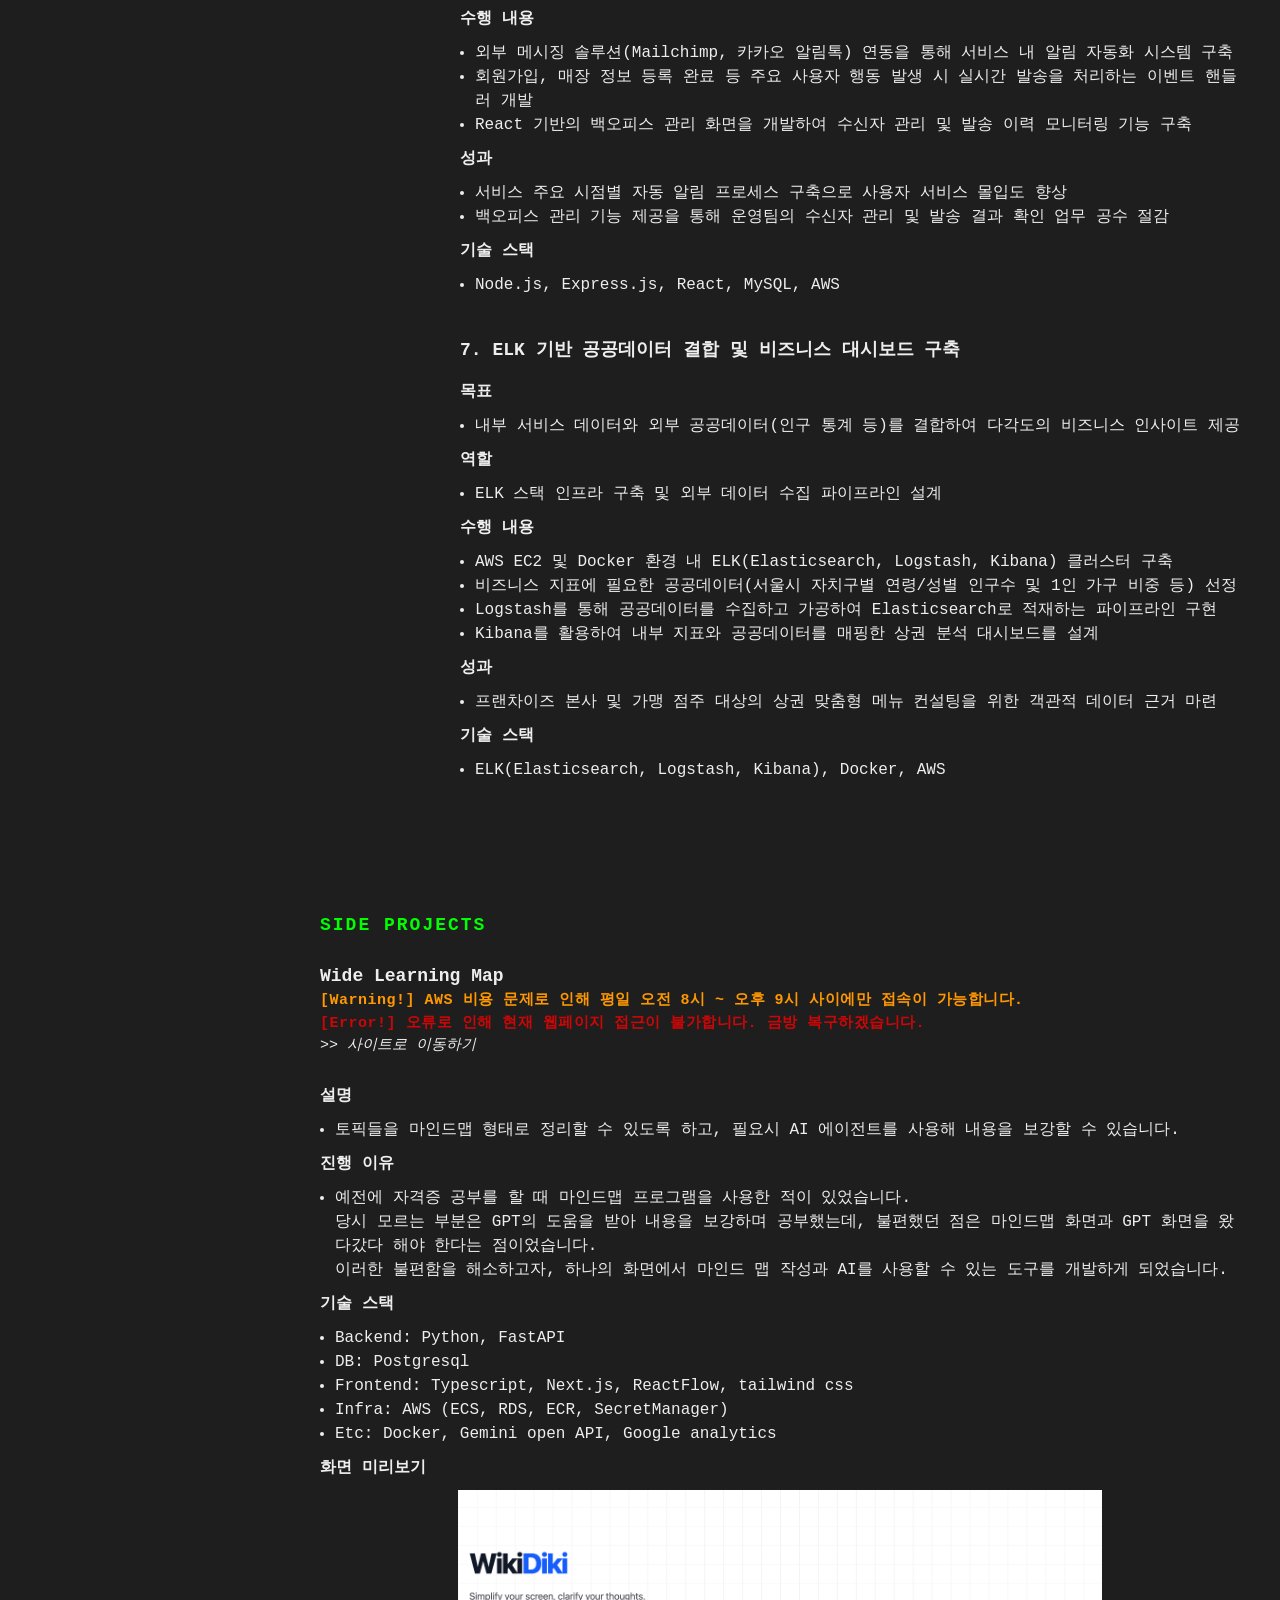
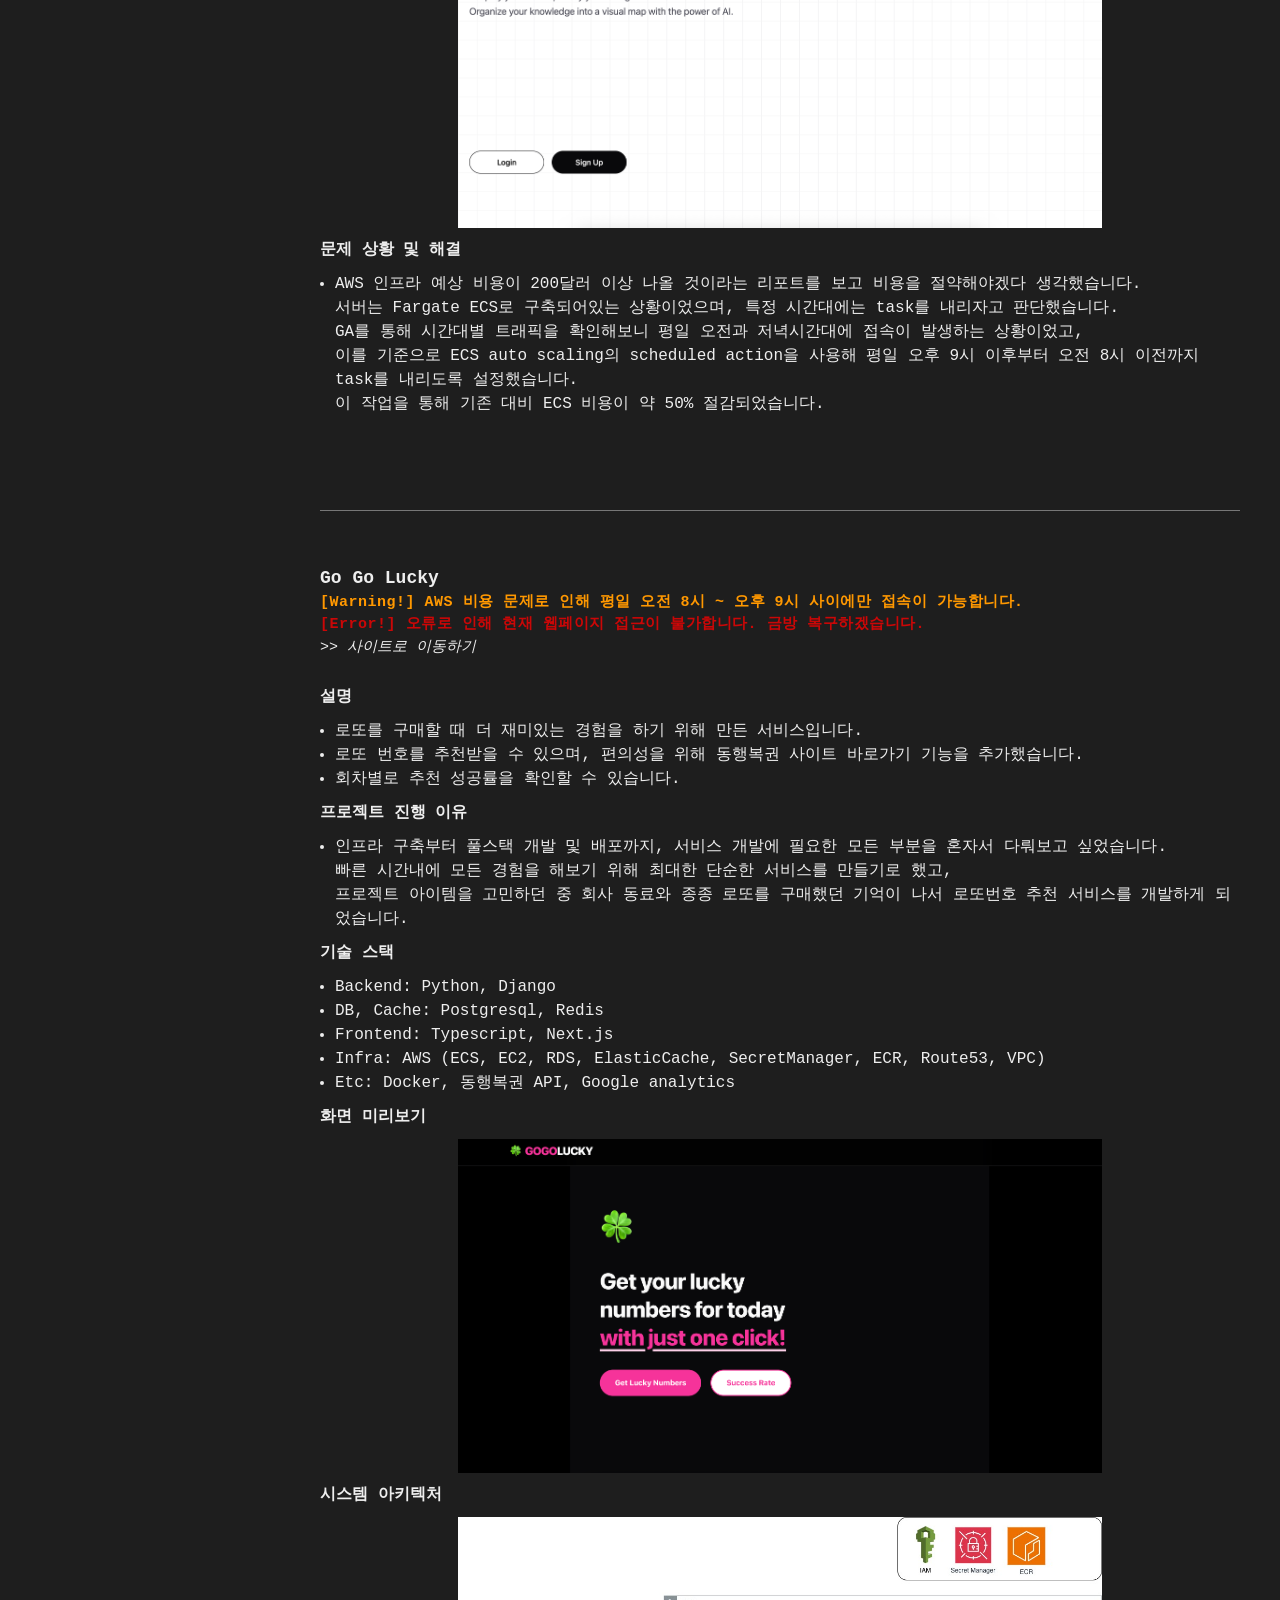
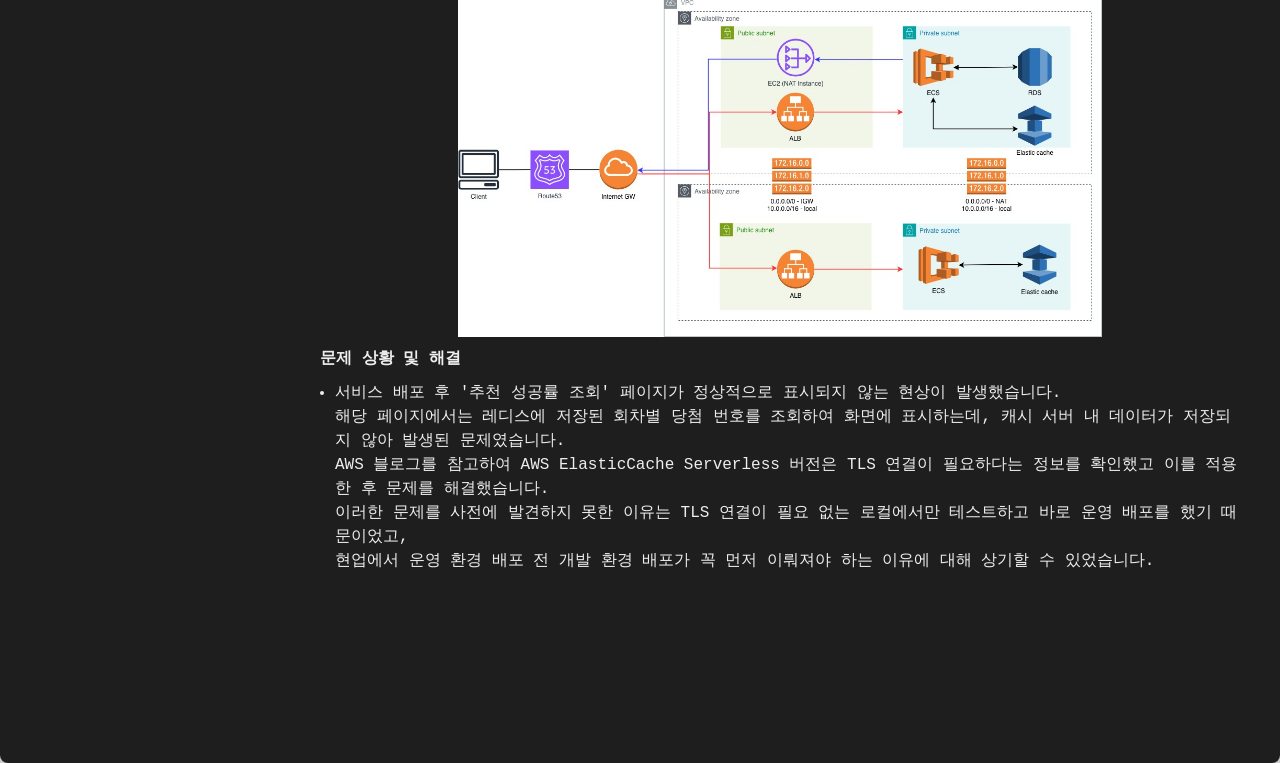
==== commit 6fd323d8: "Add error message for webpage access issues" ====
--- a/index.html
+++ b/index.html
@@ -655,6 +655,7 @@
                                 <div id="wide-learning-map" class="project-title">
                                     Wide Learning Map
                                     <div class="warning-text letter-space-s">[Warning!] AWS 비용 문제로 인해 평일 오전 8시 ~ 오후 9시 사이에만 접속이 가능합니다.</div>
+                                    <div class="error-text letter-space-s">[Error!] 오류로 인해 현재 웹페이지 접근이 불가합니다. 금방 복구하겠습니다. </div>
                                     <div class="project-link">
                                         <a href="https://jam.me.kr/wide-learning-map" target="_blank"> >> 사이트로 이동하기 </a>
                                     </div>
@@ -722,6 +723,7 @@
                                 <div id="gogo-lucky" class="project-title">
                                     Go Go Lucky
                                     <div class="warning-text letter-space-s">[Warning!] AWS 비용 문제로 인해 평일 오전 8시 ~ 오후 9시 사이에만 접속이 가능합니다.</div>
+                                    <div class="error-text letter-space-s">[Error!] 오류로 인해 현재 웹페이지 접근이 불가합니다. 금방 복구하겠습니다. </div>
                                     <div class="project-link">
                                         <a href="https://jam.me.kr/gogo-lucky" target="_blank"> >> 사이트로 이동하기 </a>
                                     </div>
--- a/css/index.css
+++ b/css/index.css
@@ -23,6 +23,12 @@
 
 .warning-text {
     color: #ff9800;
+    font-weight: 600;
+    font-size: 15px;
+}
+
+.error-text {
+    color: #ca0707;
     font-weight: 600;
     font-size: 15px;
 }
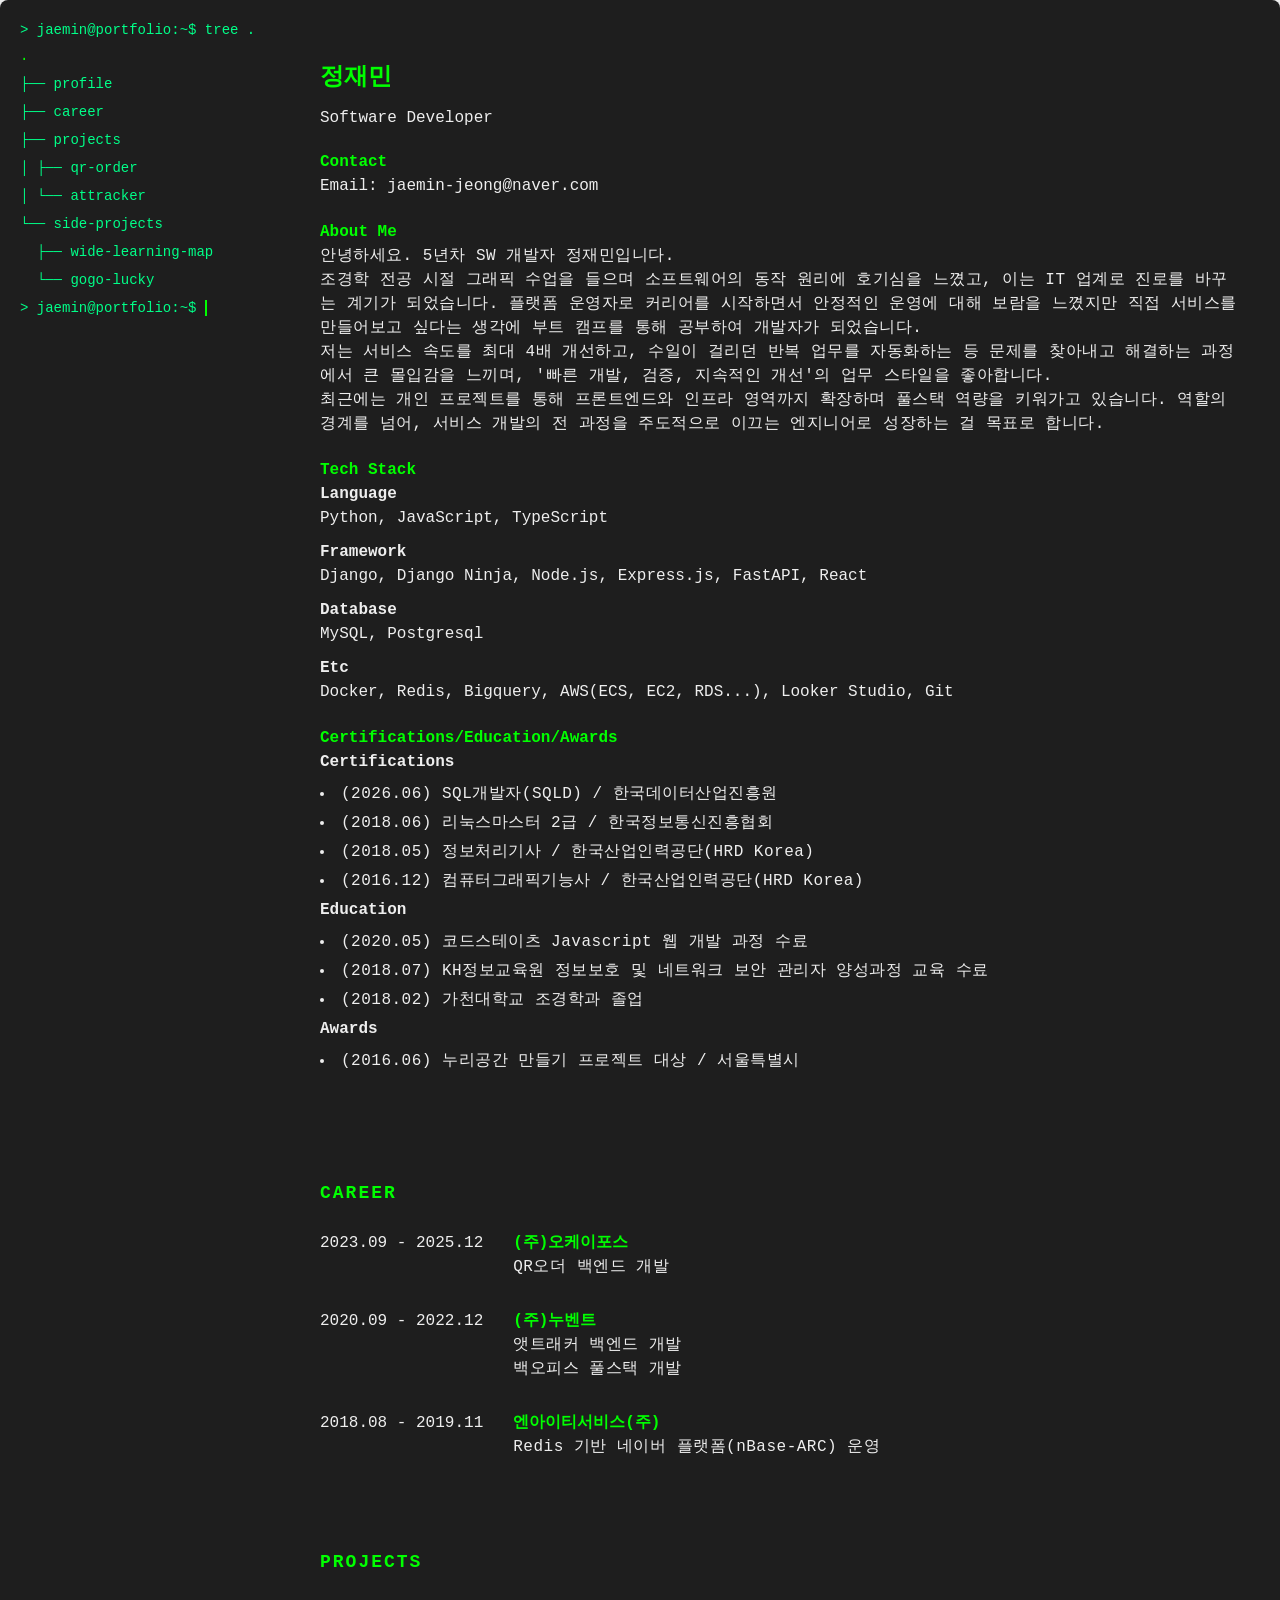
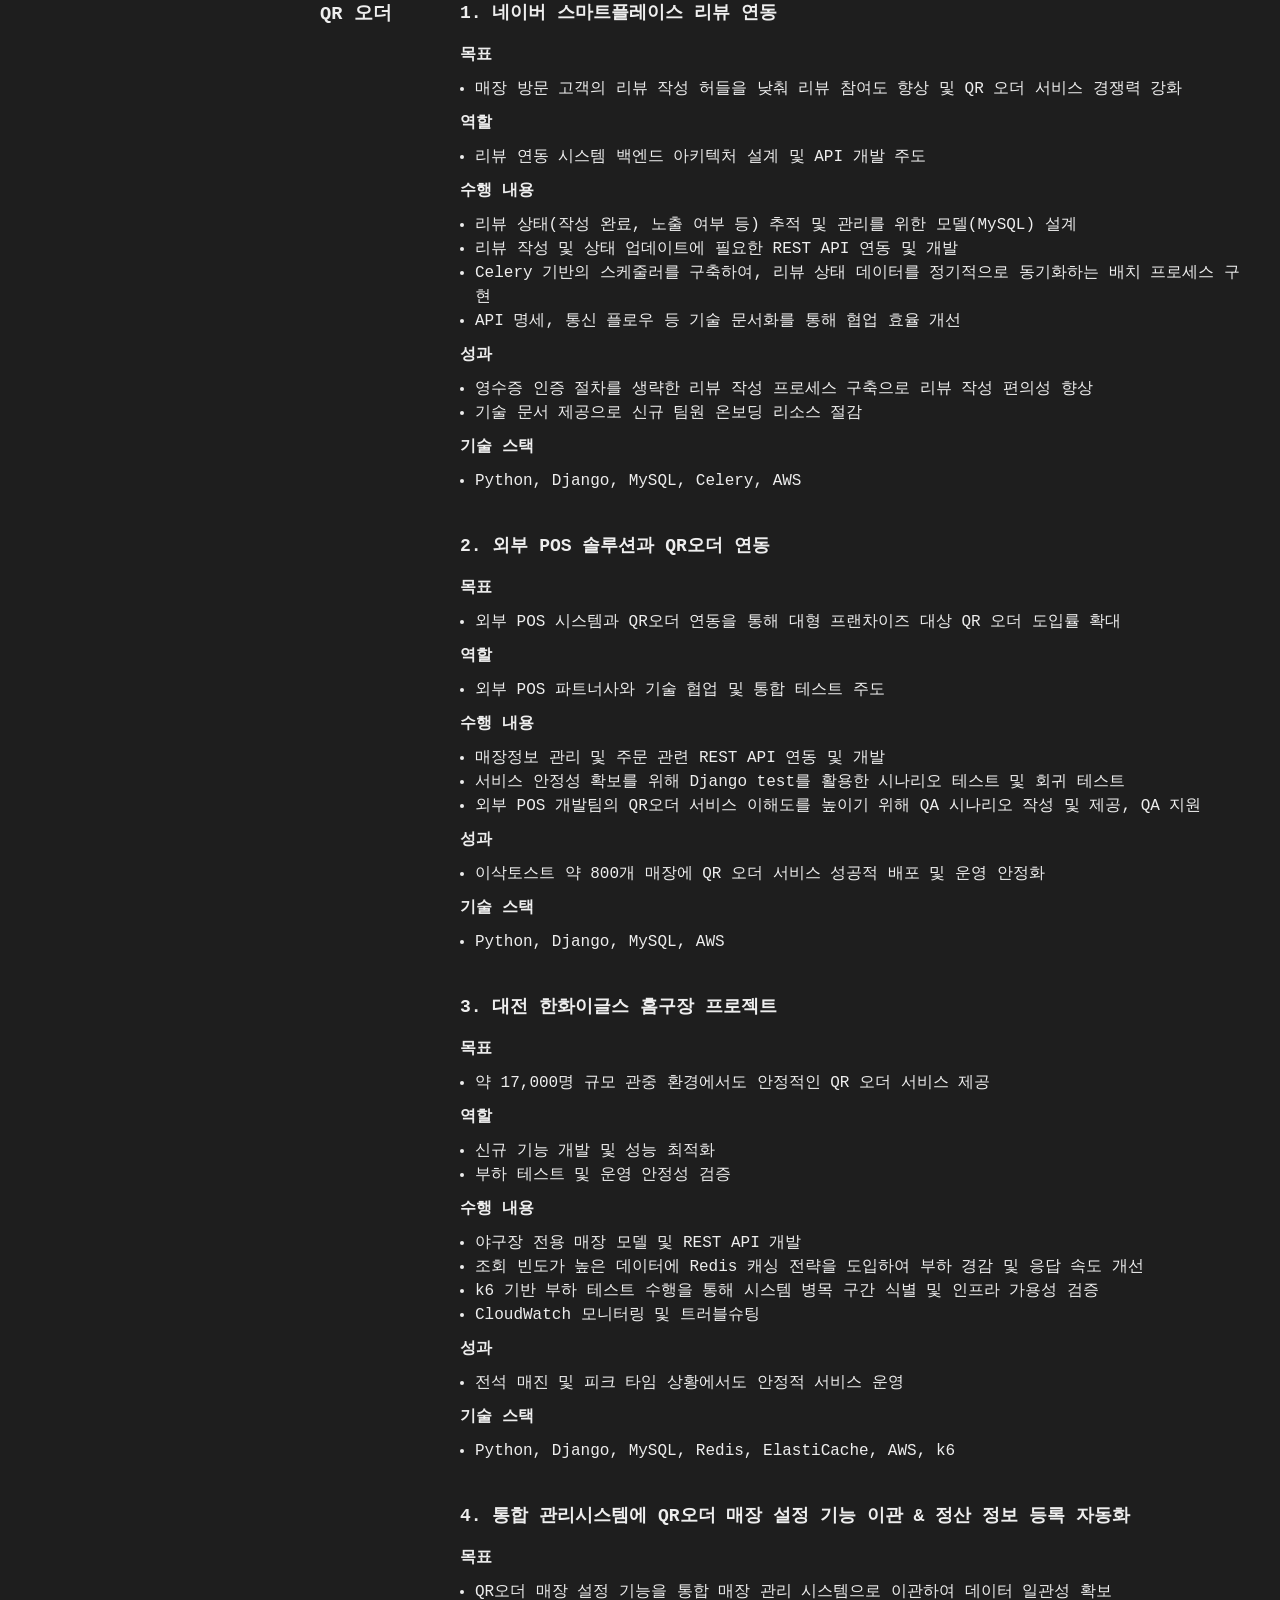
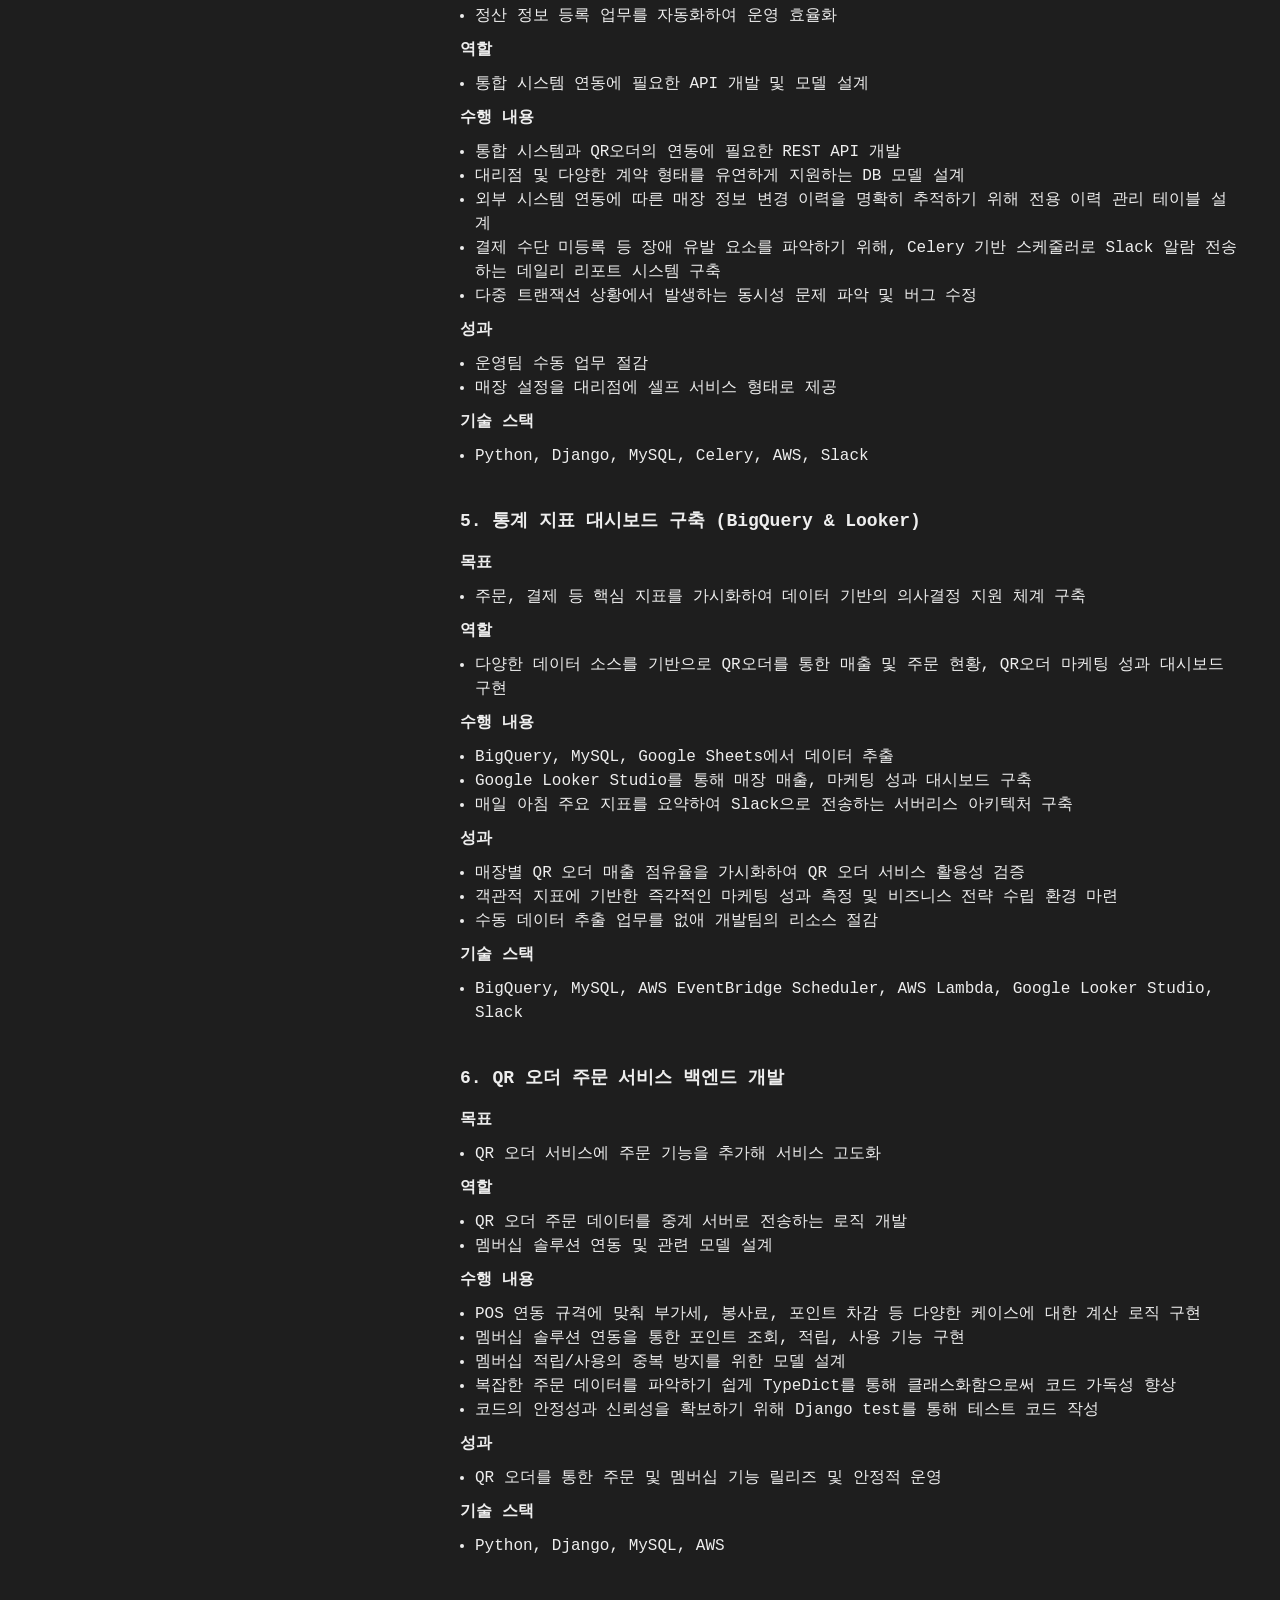
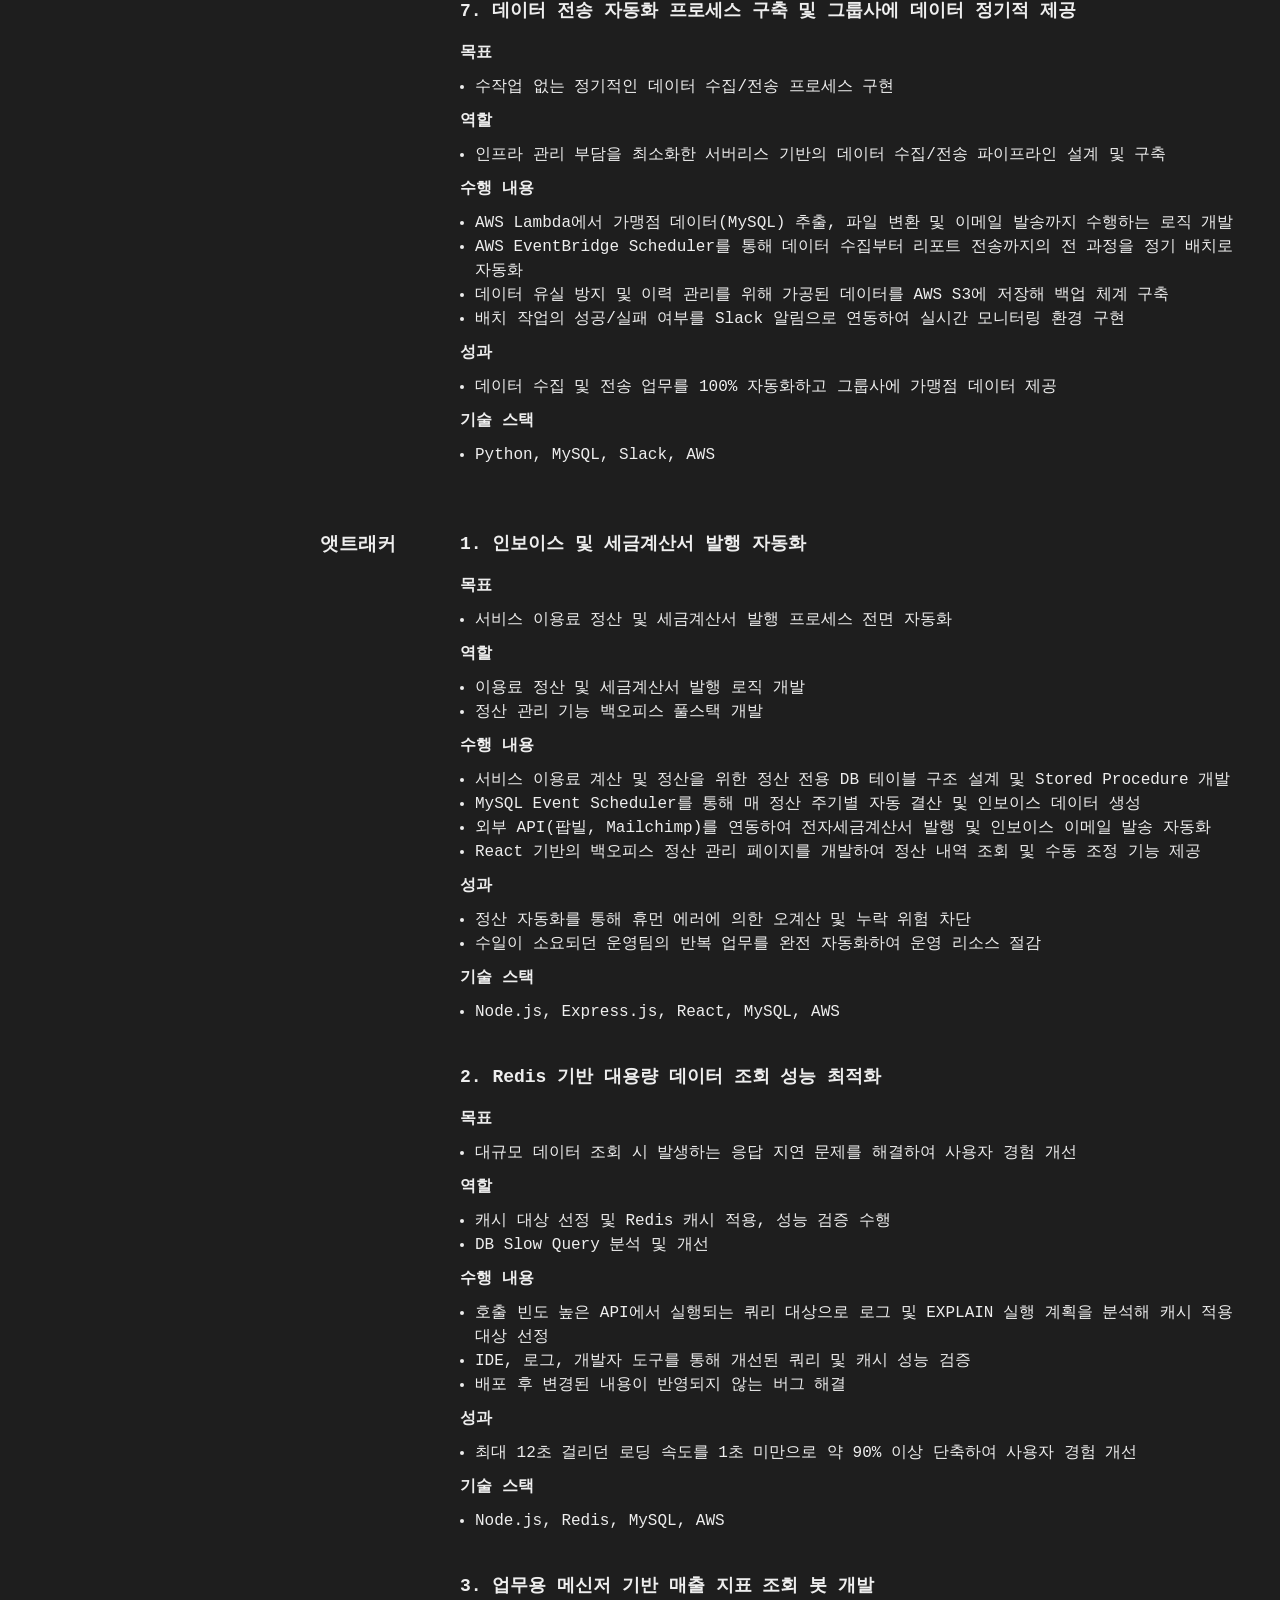
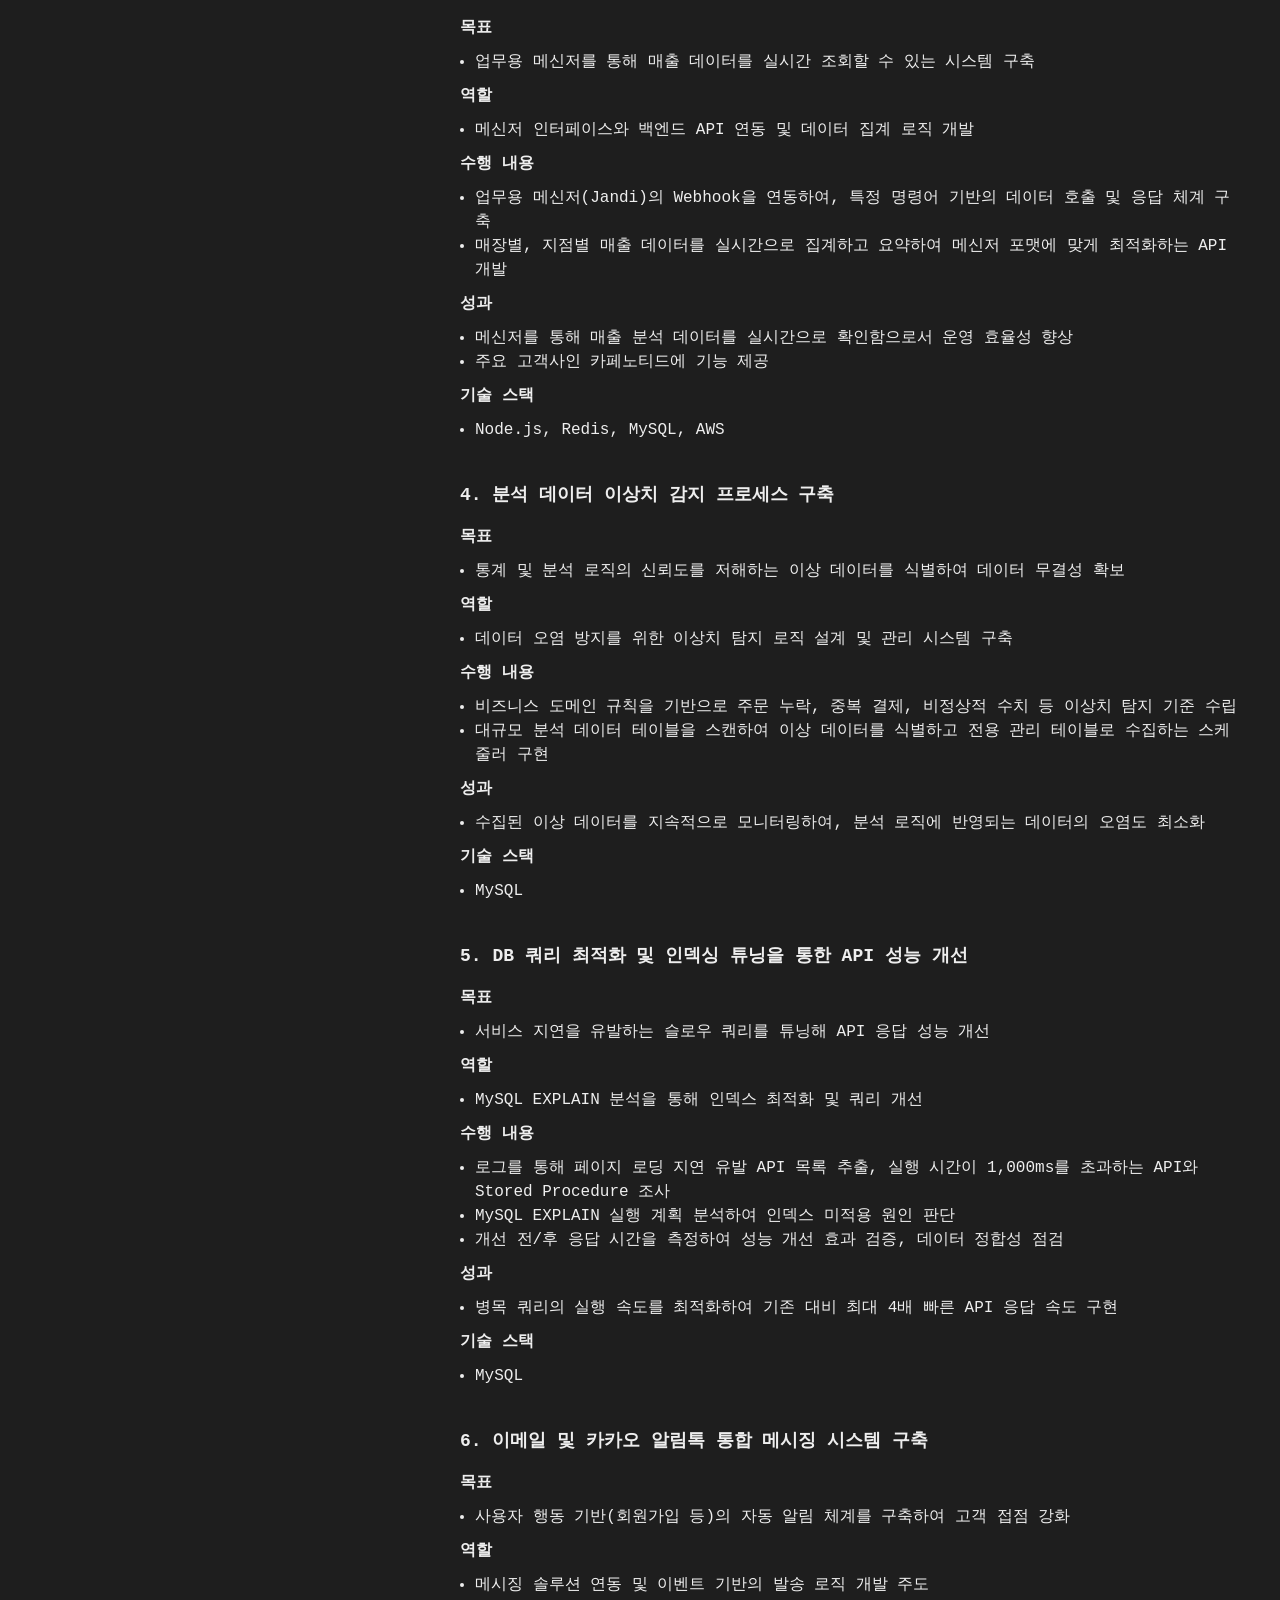
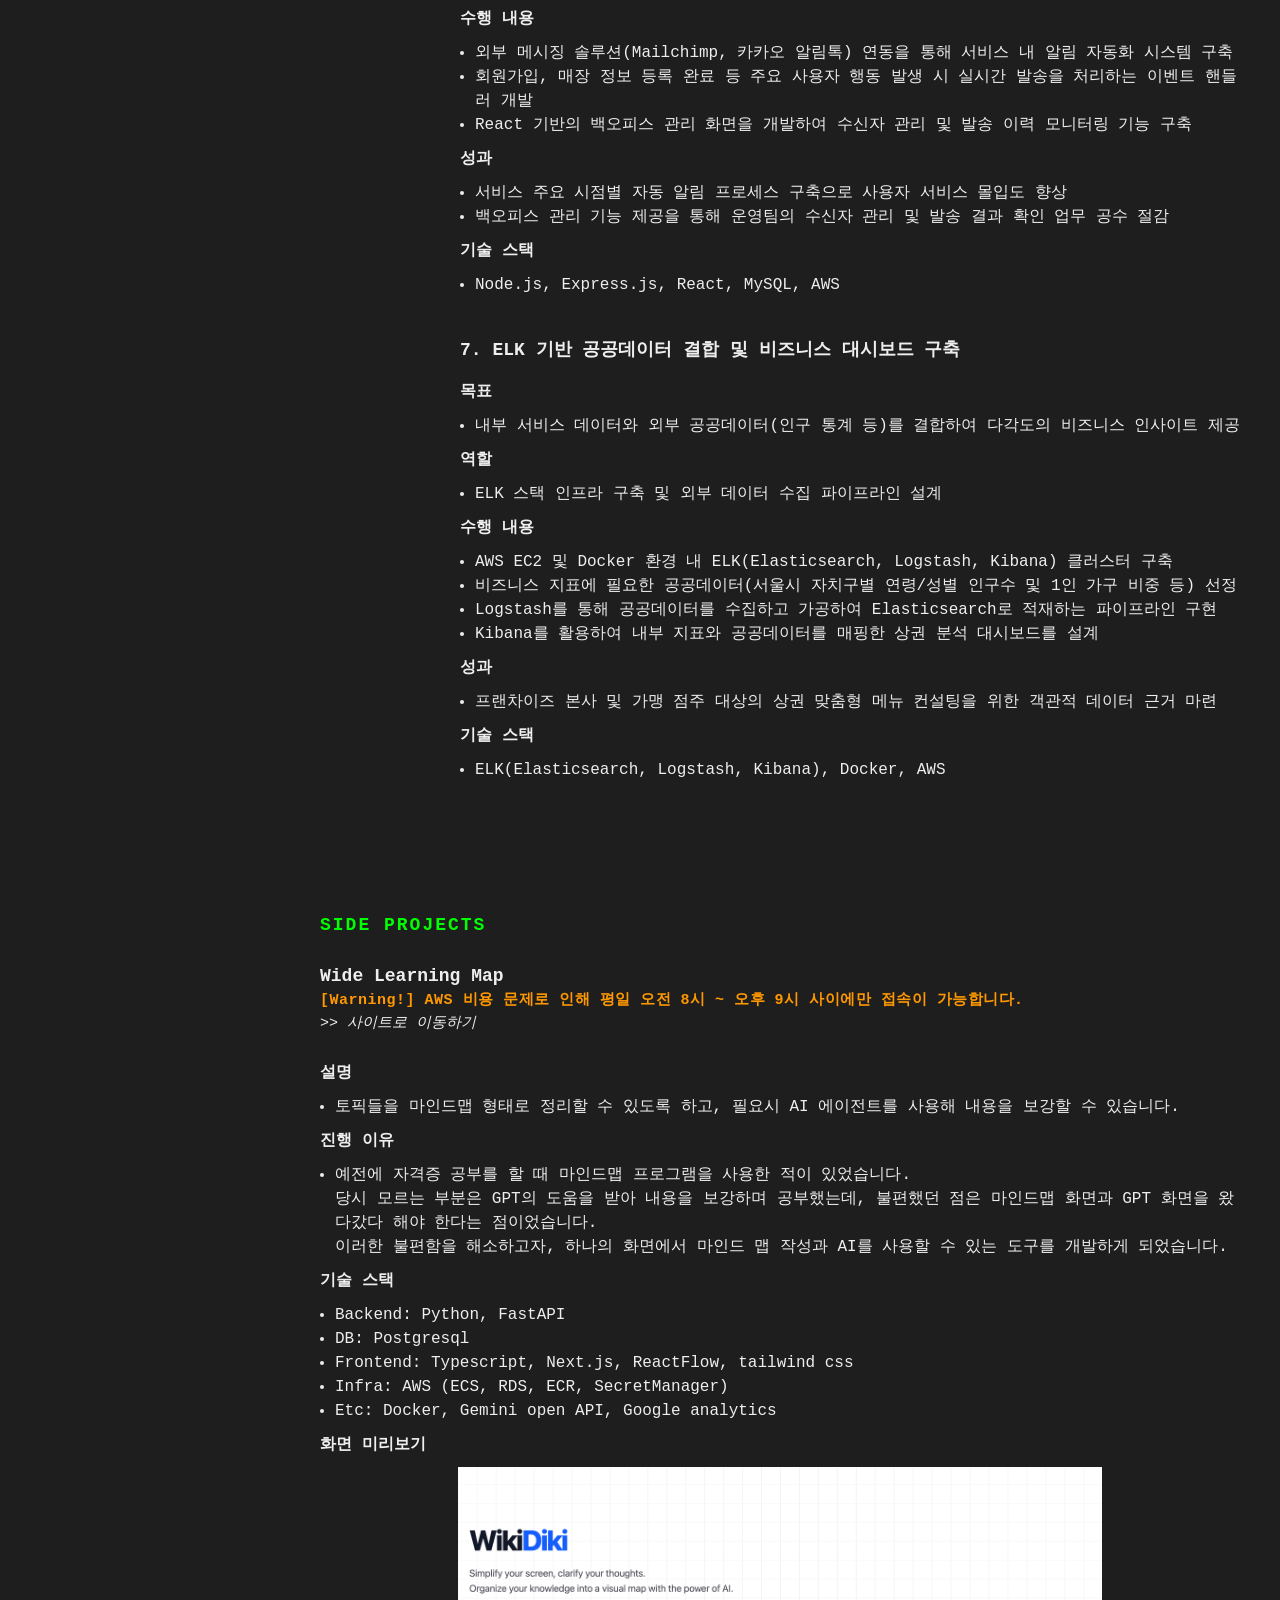
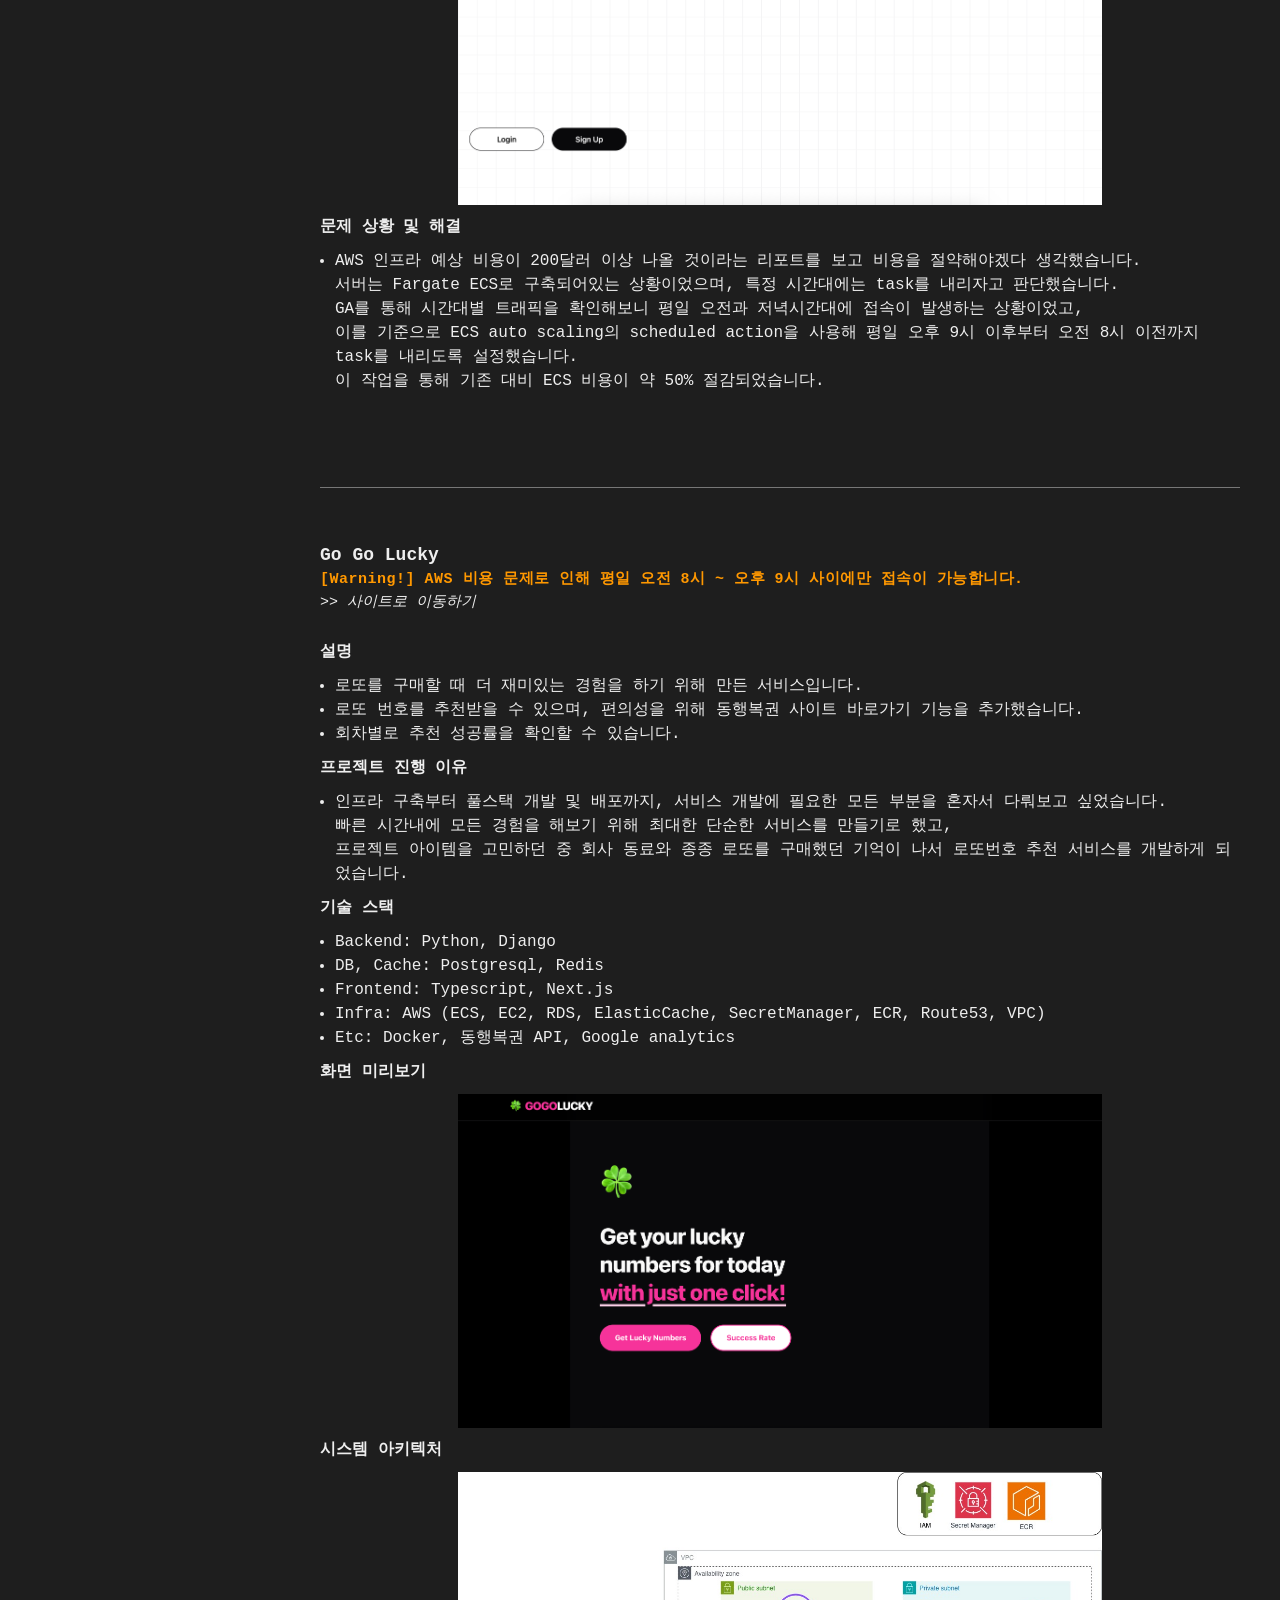
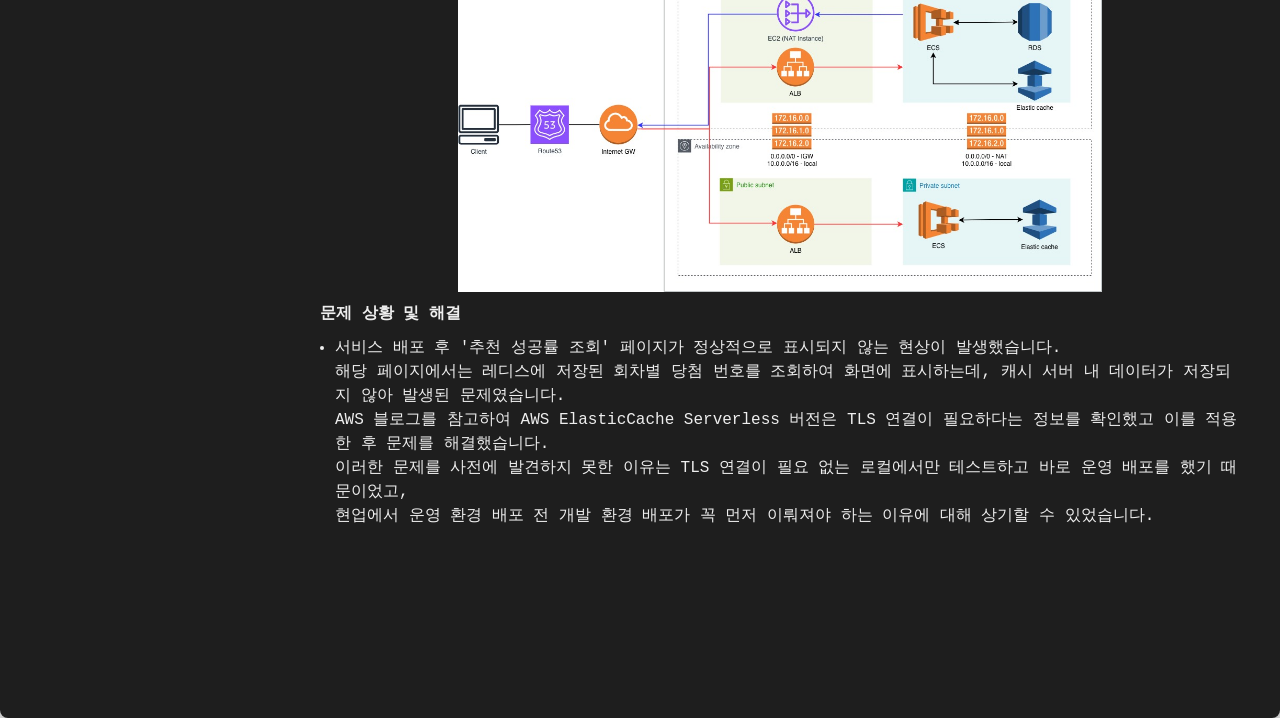
==== commit 99bbee02: "Remove error messages from project descriptions" ====
--- a/index.html
+++ b/index.html
@@ -655,7 +655,6 @@
                                 <div id="wide-learning-map" class="project-title">
                                     Wide Learning Map
                                     <div class="warning-text letter-space-s">[Warning!] AWS 비용 문제로 인해 평일 오전 8시 ~ 오후 9시 사이에만 접속이 가능합니다.</div>
-                                    <div class="error-text letter-space-s">[Error!] 오류로 인해 현재 웹페이지 접근이 불가합니다. 금방 복구하겠습니다. </div>
                                     <div class="project-link">
                                         <a href="https://jam.me.kr/wide-learning-map" target="_blank"> >> 사이트로 이동하기 </a>
                                     </div>
@@ -723,7 +722,6 @@
                                 <div id="gogo-lucky" class="project-title">
                                     Go Go Lucky
                                     <div class="warning-text letter-space-s">[Warning!] AWS 비용 문제로 인해 평일 오전 8시 ~ 오후 9시 사이에만 접속이 가능합니다.</div>
-                                    <div class="error-text letter-space-s">[Error!] 오류로 인해 현재 웹페이지 접근이 불가합니다. 금방 복구하겠습니다. </div>
                                     <div class="project-link">
                                         <a href="https://jam.me.kr/gogo-lucky" target="_blank"> >> 사이트로 이동하기 </a>
                                     </div>
--- a/css/index.css
+++ b/css/index.css
@@ -494,4 +494,4 @@
     50% {
         border-color: #00ff00;
     }
-}
+}
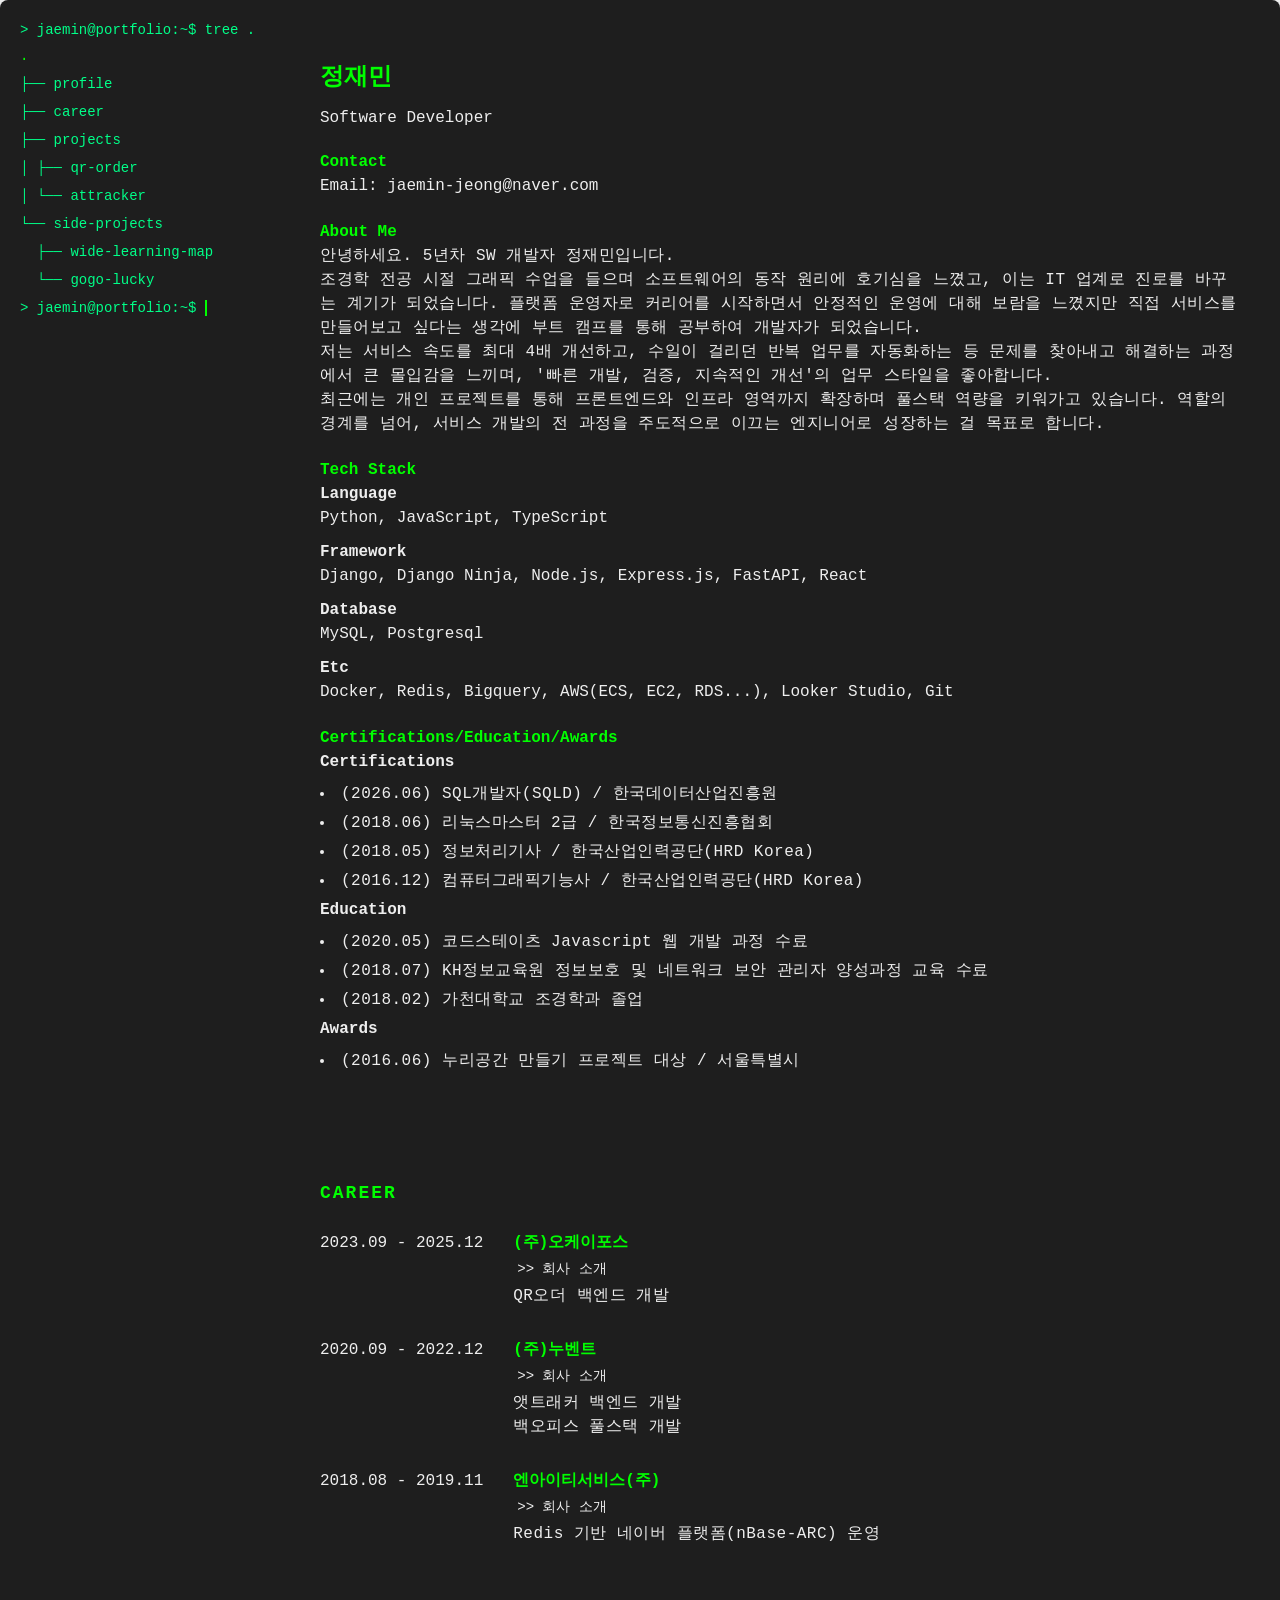
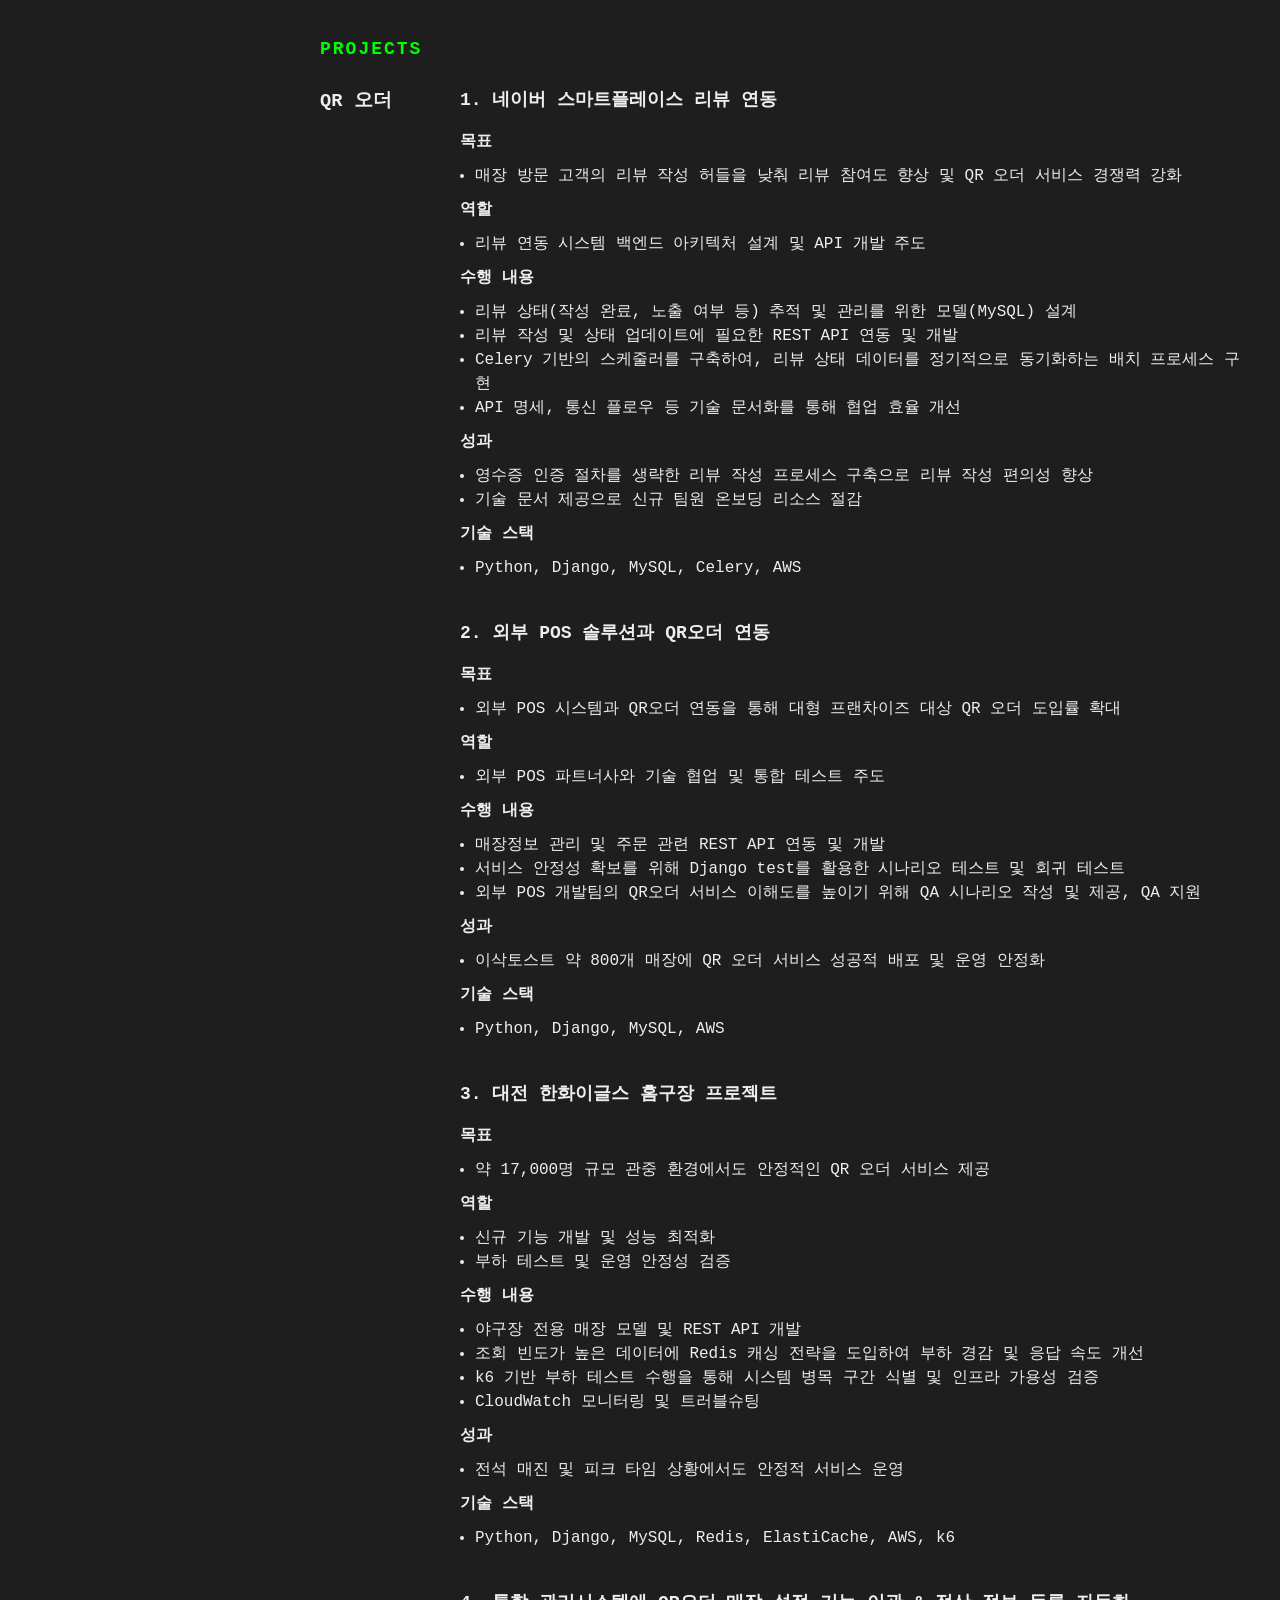
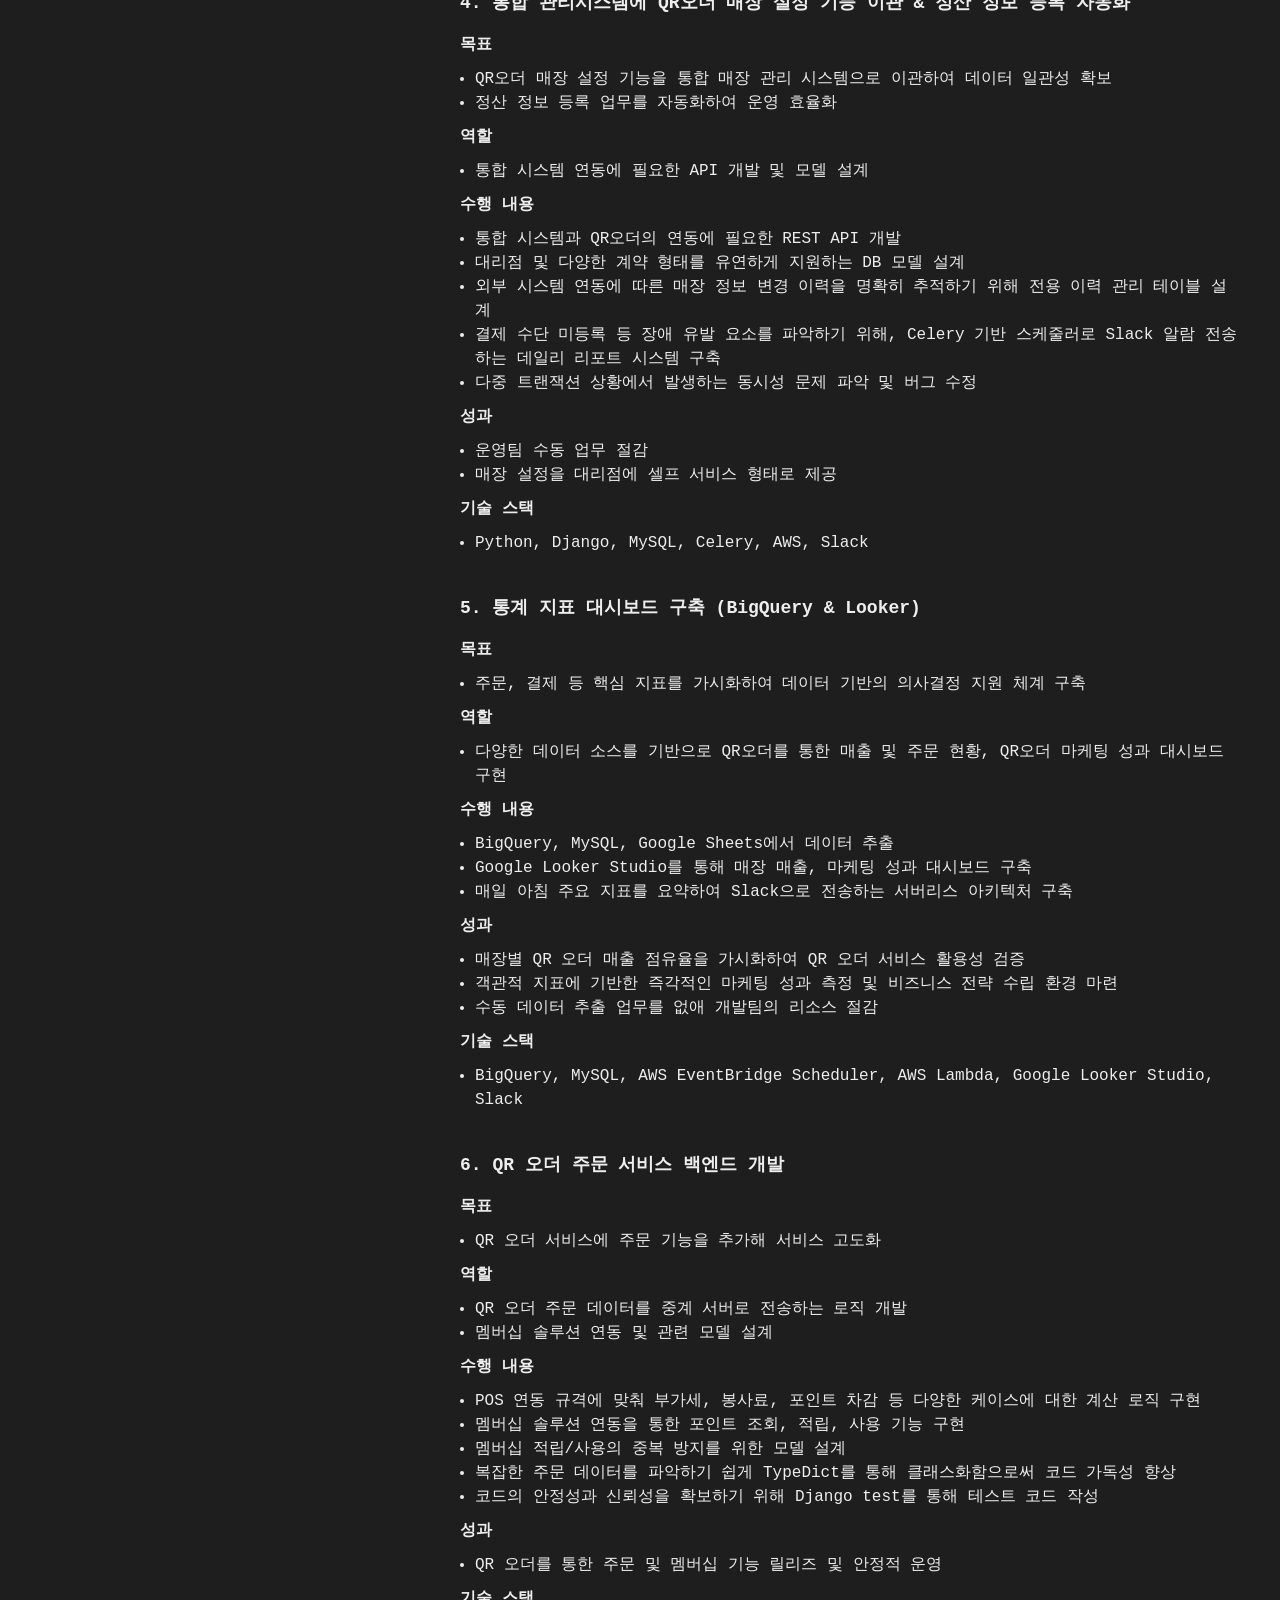
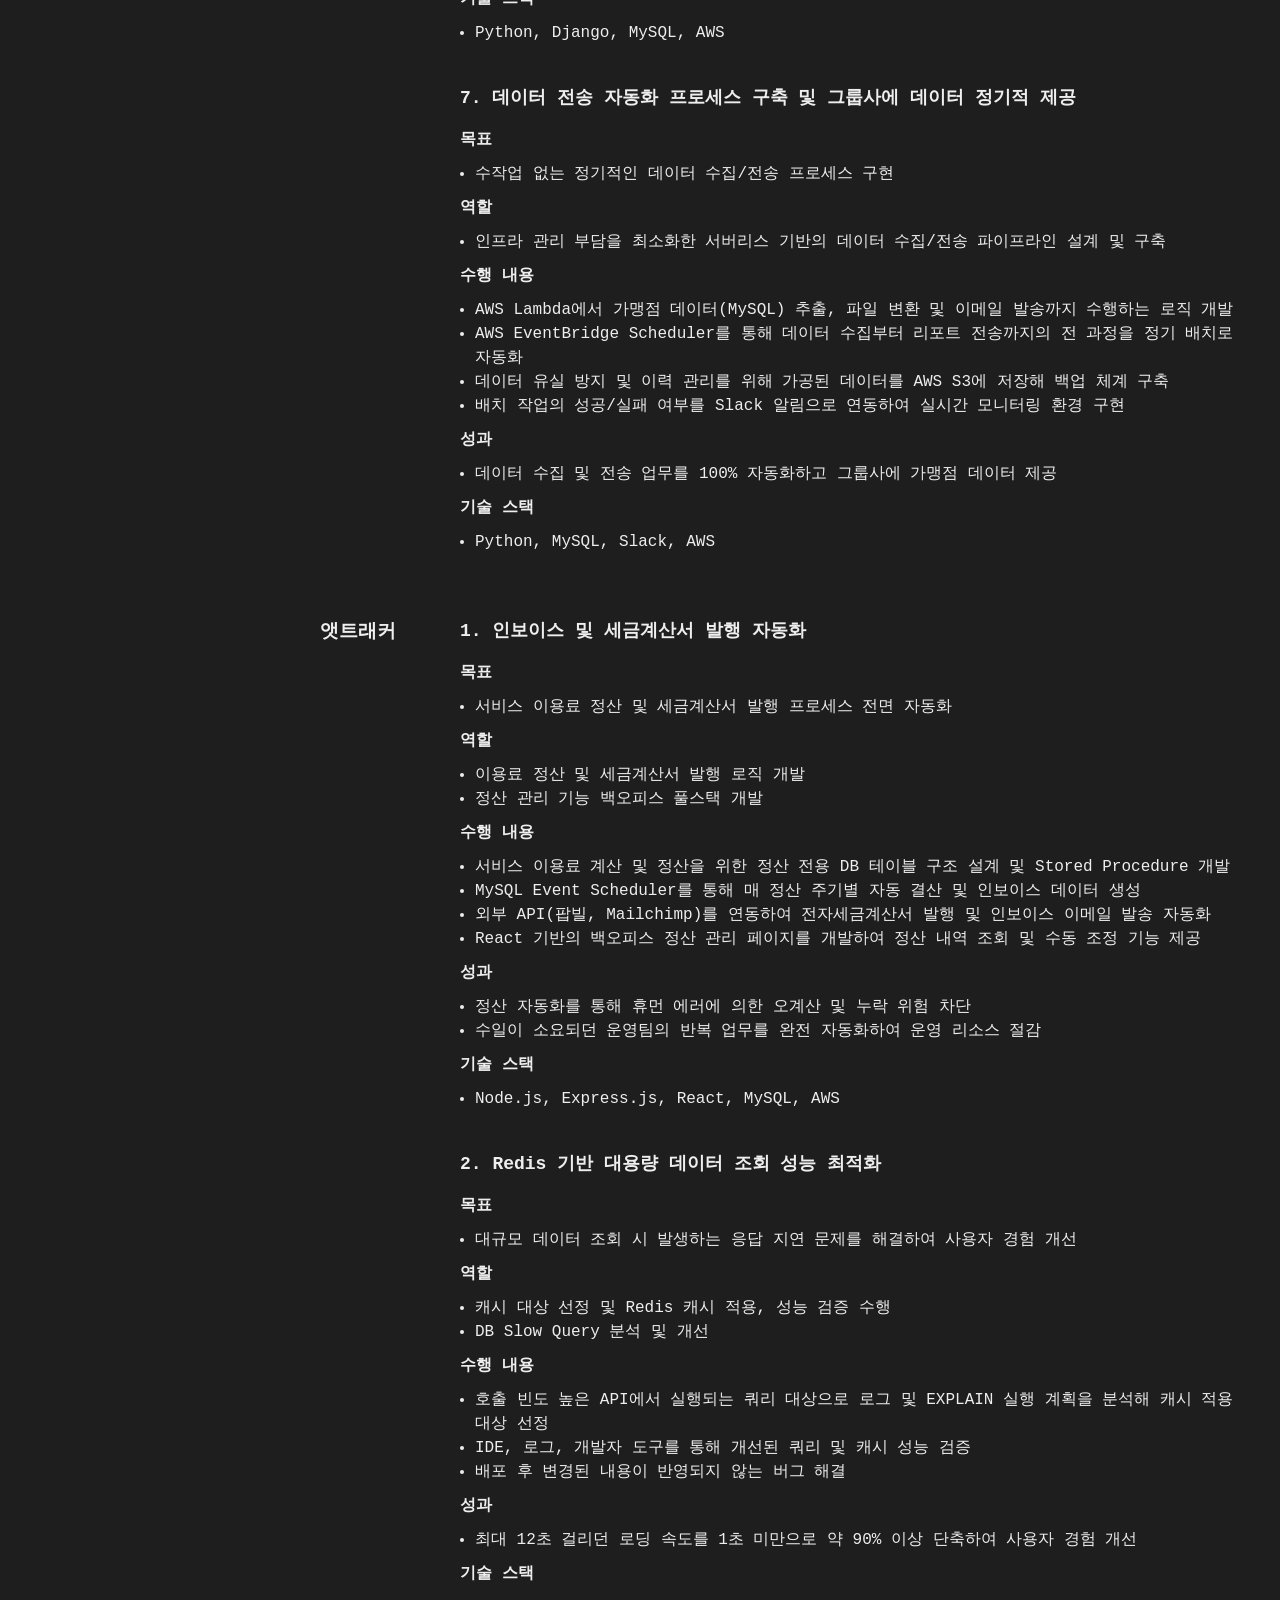
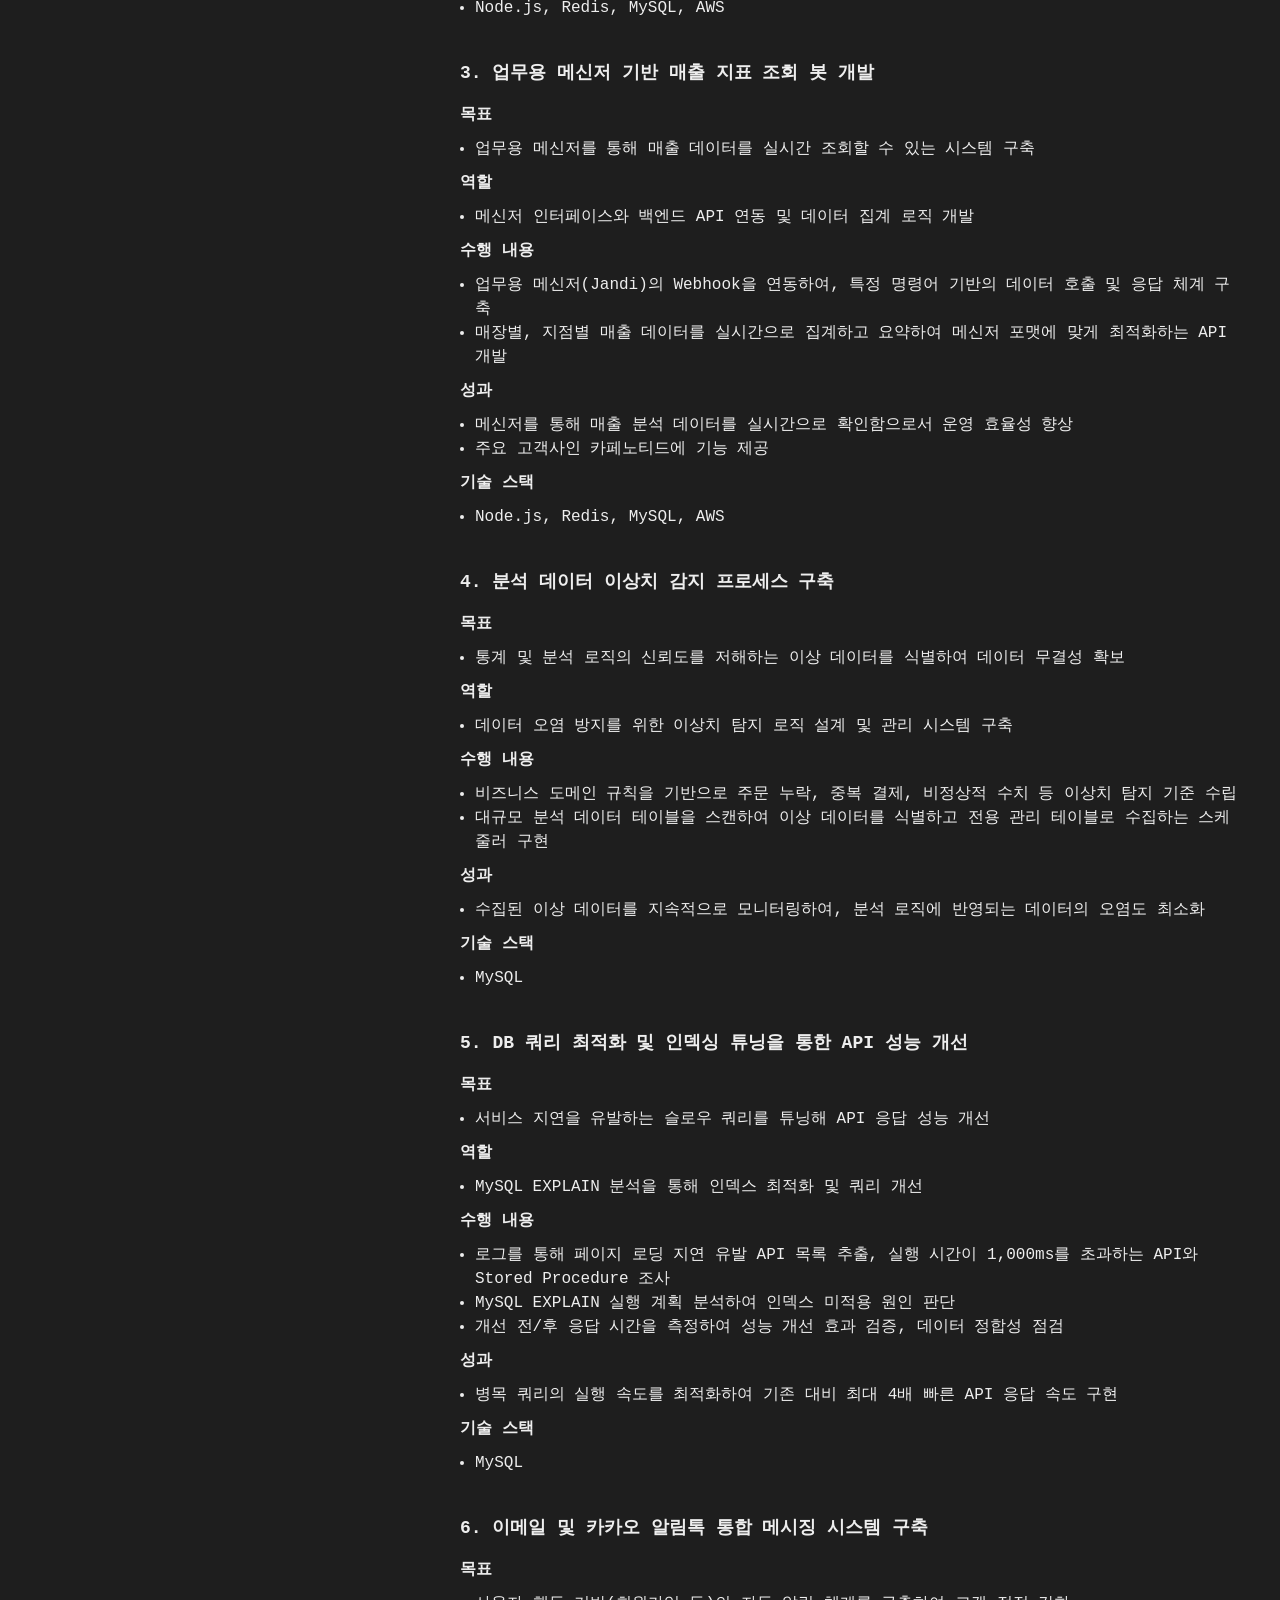
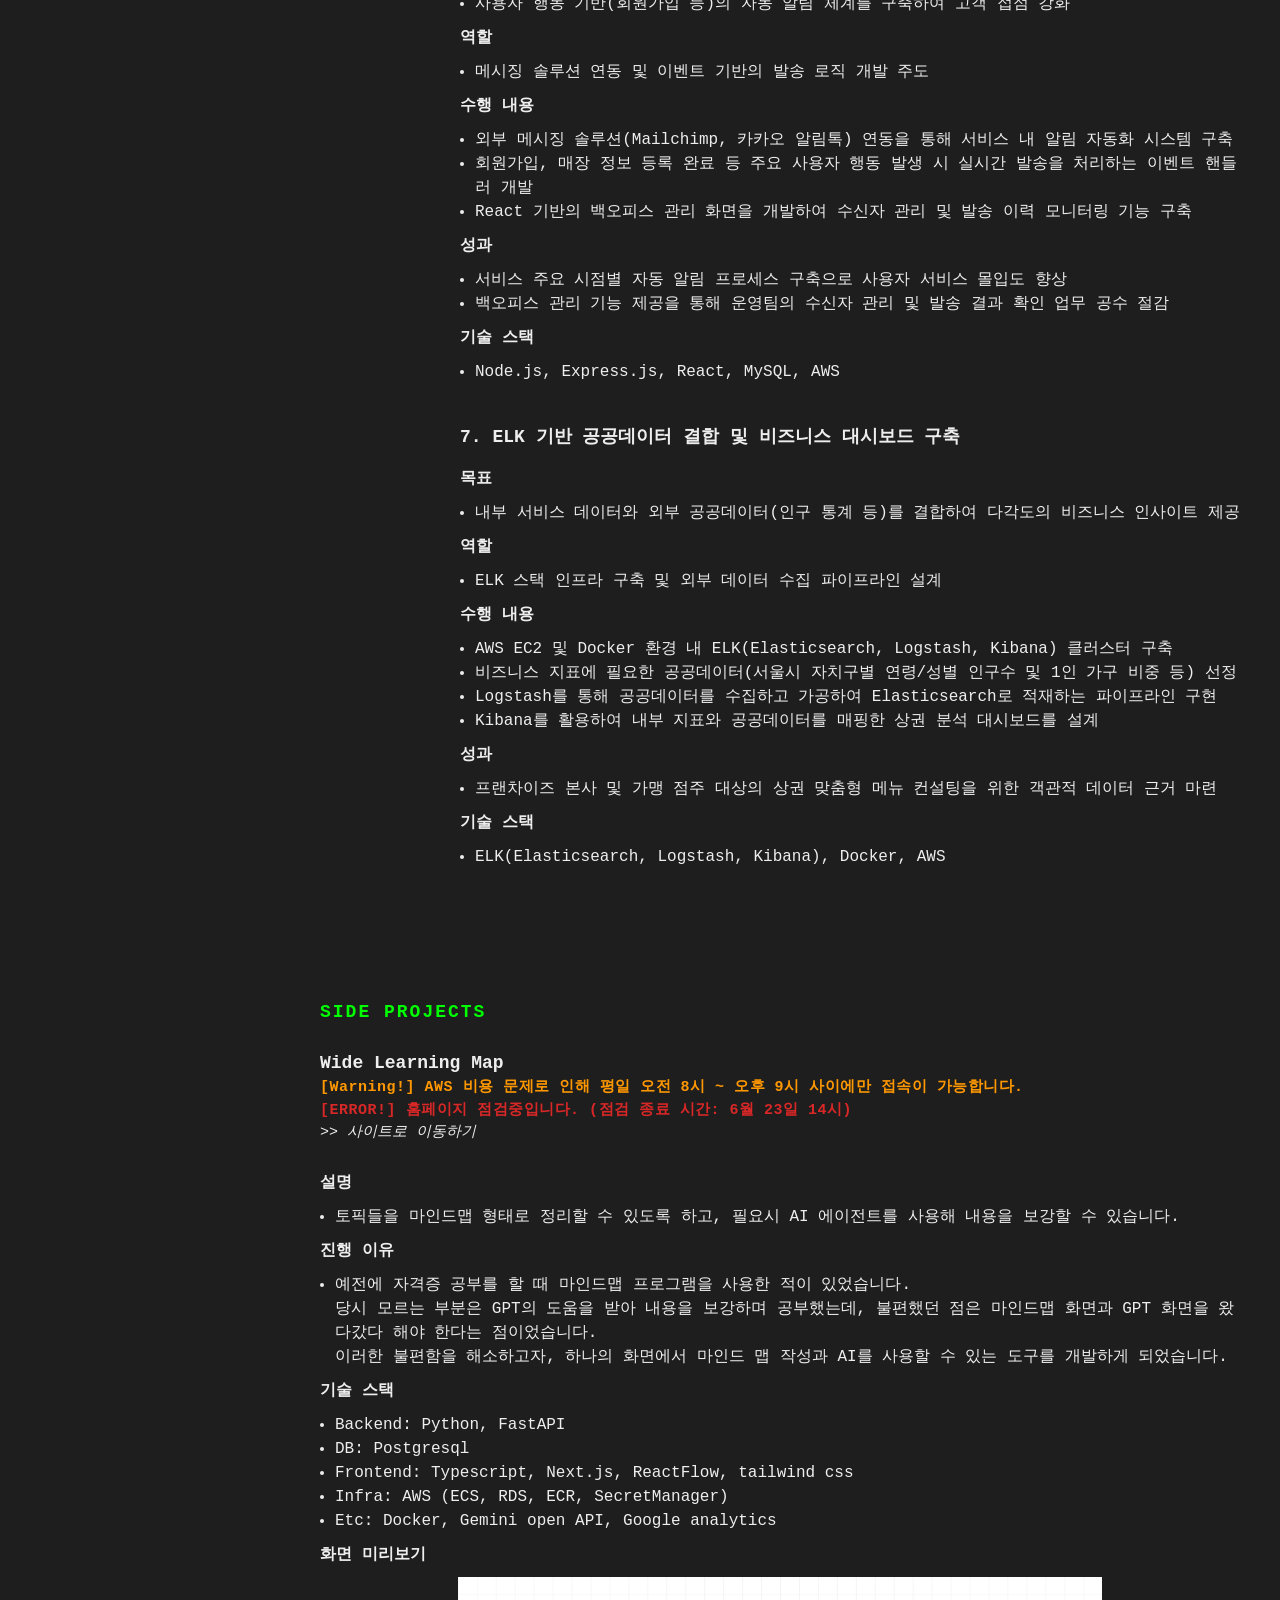
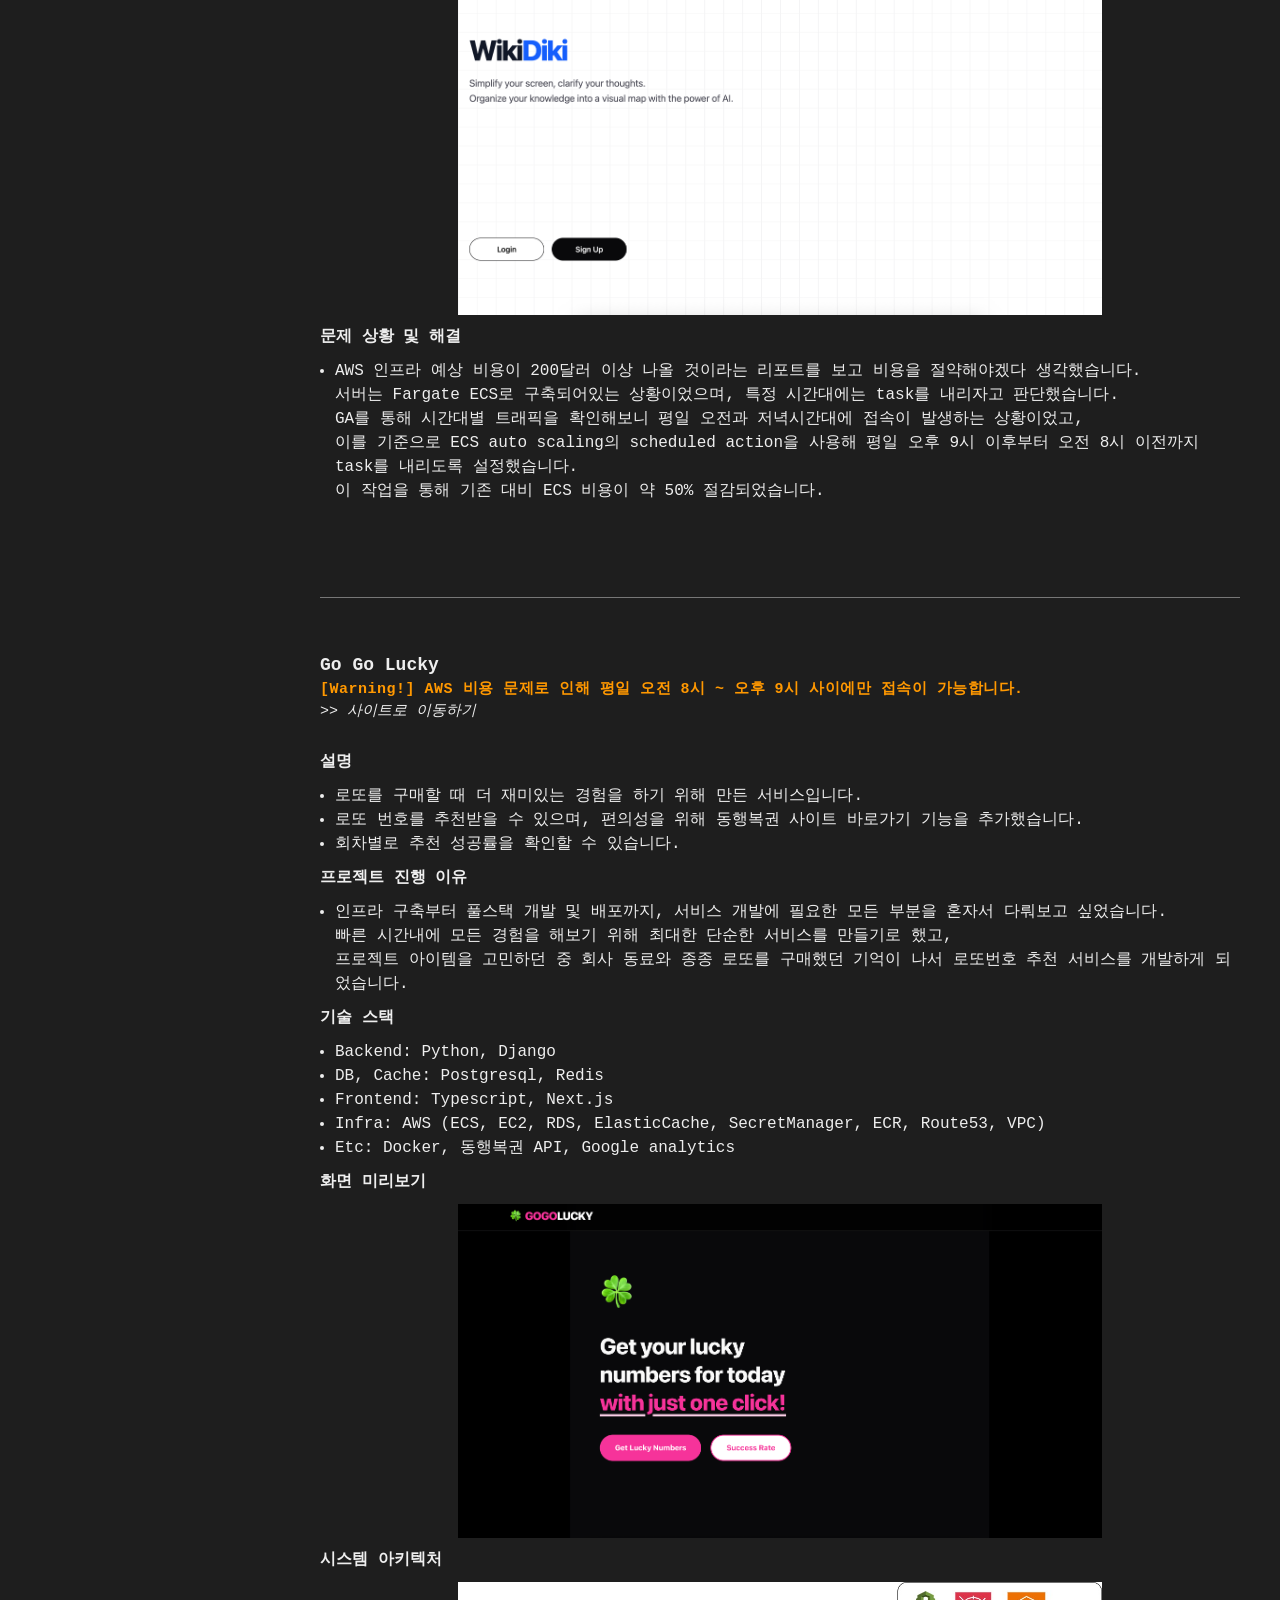
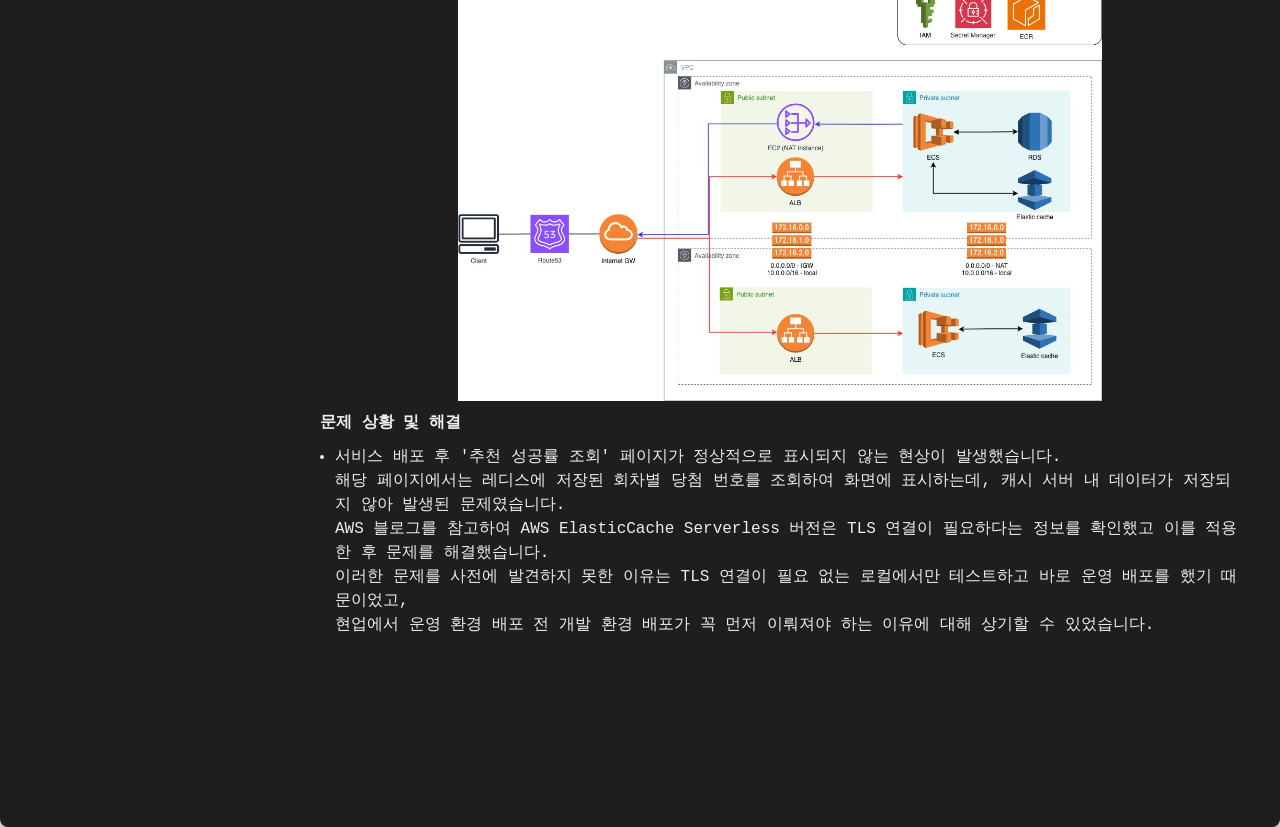
==== commit bcd61f05: "Update company homepage links and adjust error text color" ====
--- a/index.html
+++ b/index.html
@@ -152,6 +152,9 @@
                             <span class="year">2023.09 - 2025.12</span>
                             <div>
                                 <strong>(주)오케이포스</strong>
+                                <div class="company-homepage-link">
+                                    <a href="https://okpos.co.kr/about" target="_blank"> >> 회사 소개</a>
+                                </div>
                                 <p class="letter-space-s">QR오더 백엔드 개발</p>
                             </div>
                         </div>
@@ -160,6 +163,9 @@
                             <span class="year">2020.09 - 2022.12</span>
                             <div>
                                 <strong>(주)누벤트</strong>
+                                <div class="company-homepage-link">
+                                    <a href="https://attracker.shop/company/" target="_blank"> >> 회사 소개</a>
+                                </div>
                                 <p class="letter-space-s">앳트래커 백엔드 개발</p>  
                                 <p class="letter-space-s">백오피스 풀스택 개발</p>
                             </div>
@@ -169,6 +175,9 @@
                             <span class="year">2018.08 - 2019.11</span>
                             <div>
                                 <strong>엔아이티서비스(주)</strong>
+                                <div class="company-homepage-link">
+                                    <a href="https://www.nits-corp.com/" target="_blank"> >> 회사 소개</a>
+                                </div>
                                 <p class="letter-space-s">Redis 기반 네이버 플랫폼(nBase-ARC) 운영</p>
                             </div>
                         </div>
@@ -655,8 +664,9 @@
                                 <div id="wide-learning-map" class="project-title">
                                     Wide Learning Map
                                     <div class="warning-text letter-space-s">[Warning!] AWS 비용 문제로 인해 평일 오전 8시 ~ 오후 9시 사이에만 접속이 가능합니다.</div>
+                                    <div class="error-text letter-space-s">[ERROR!] 홈페이지 점검중입니다. (점검 종료 시간: 6월 23일 14시) </div>
                                     <div class="project-link">
-                                        <a href="https://jam.me.kr/wide-learning-map" target="_blank"> >> 사이트로 이동하기 </a>
+                                        <a href="https://jam.me.kr/wide-learning-map/" target="_blank"> >> 사이트로 이동하기 </a>
                                     </div>
                                 </div>
 
--- a/css/index.css
+++ b/css/index.css
@@ -28,7 +28,7 @@
 }
 
 .error-text {
-    color: #ca0707;
+    color: #d72727;
     font-weight: 600;
     font-size: 15px;
 }
@@ -320,6 +320,17 @@
 }
 
 .project-link a:hover {
+    color: #00ff88;
+}
+
+.company-homepage-link {
+    font-size: 14px;
+    font-weight: 400;
+    color: #eeeeee;
+    margin: 4px;
+}
+
+.company-homepage-link a:hover {
     color: #00ff88;
 }
 
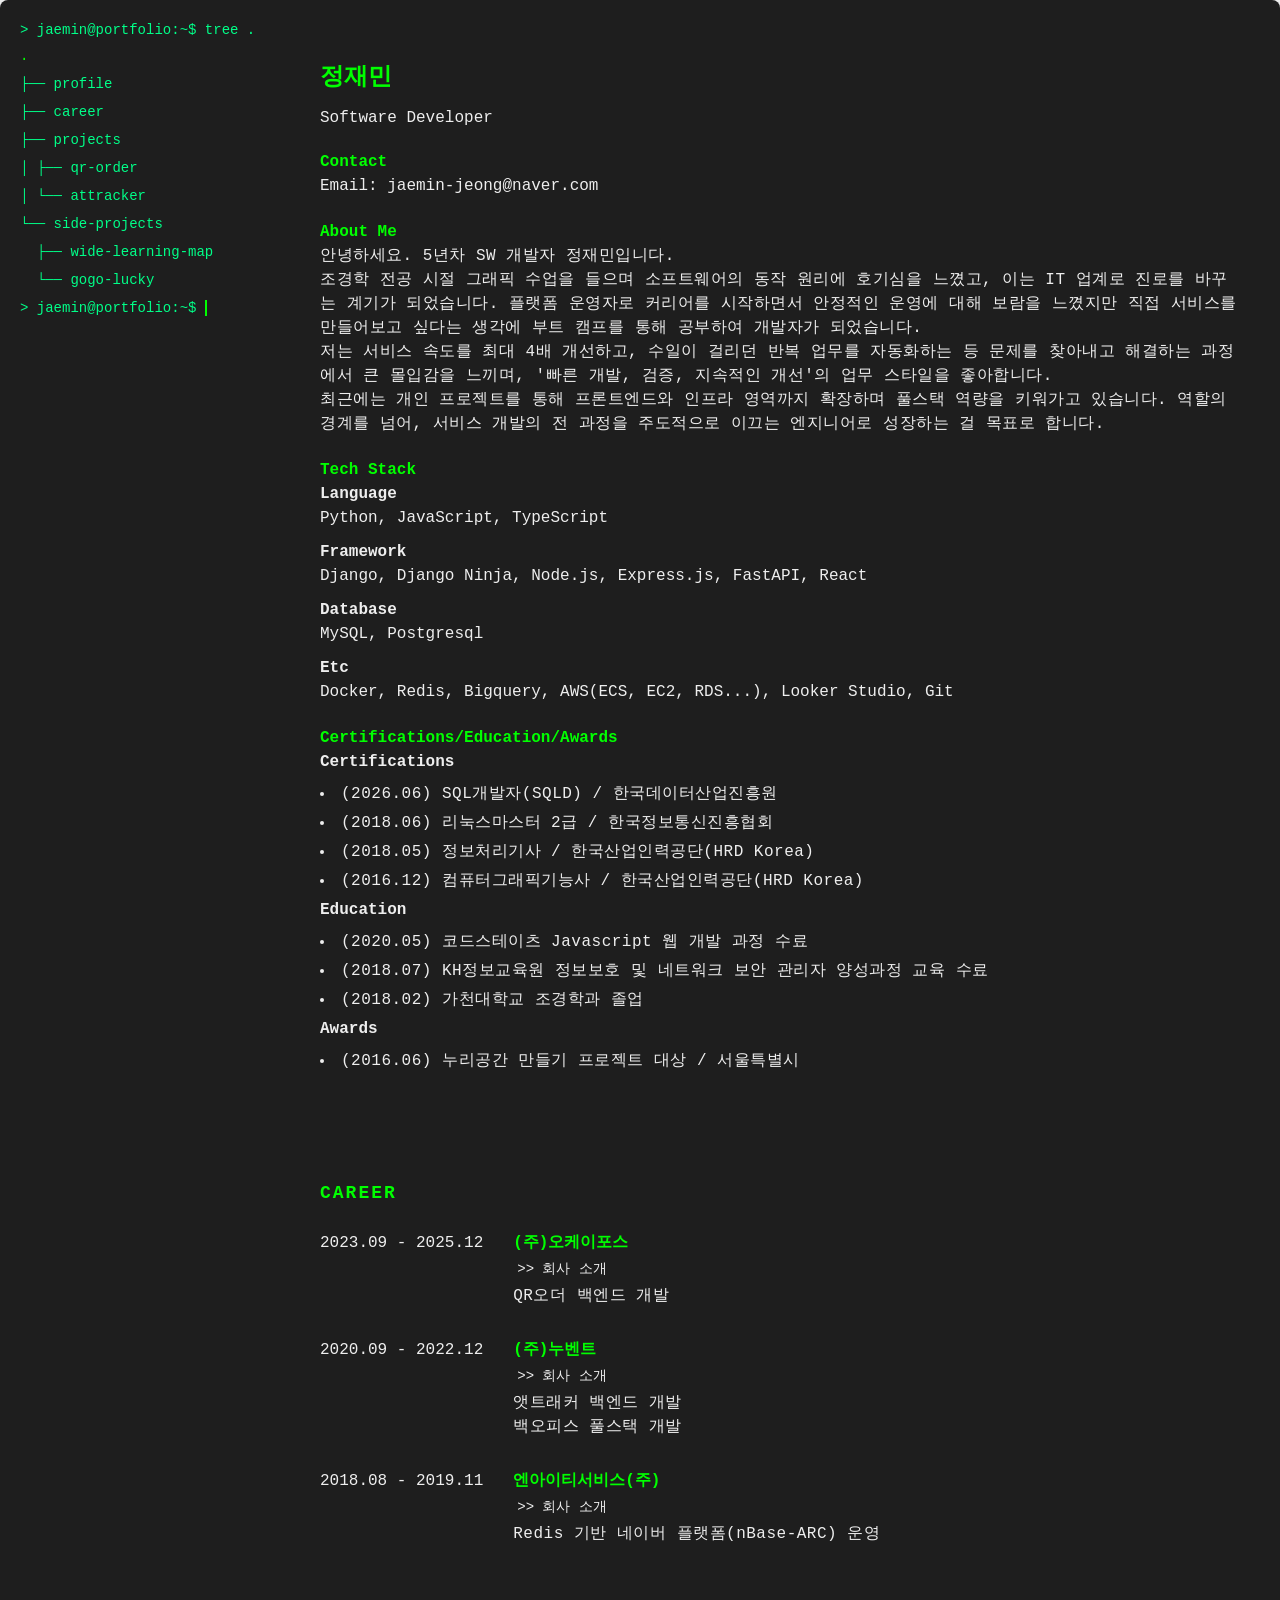
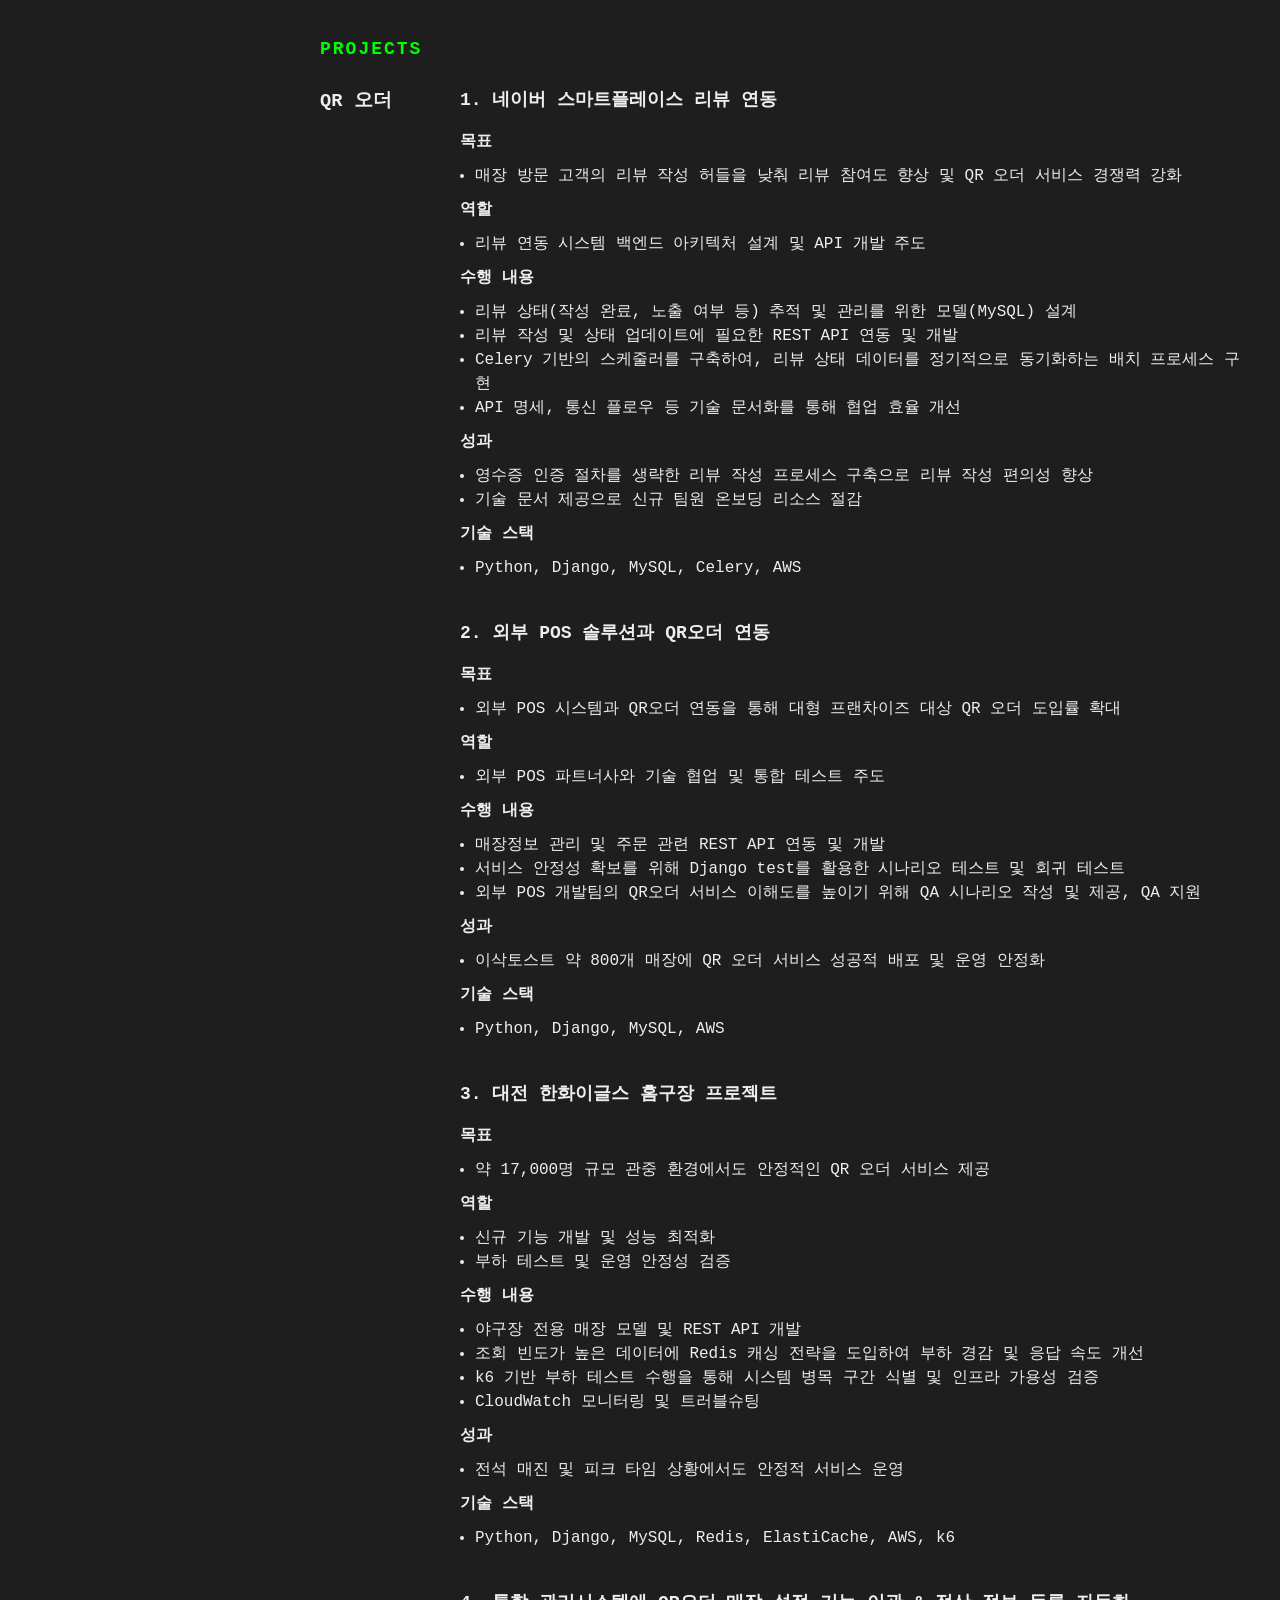
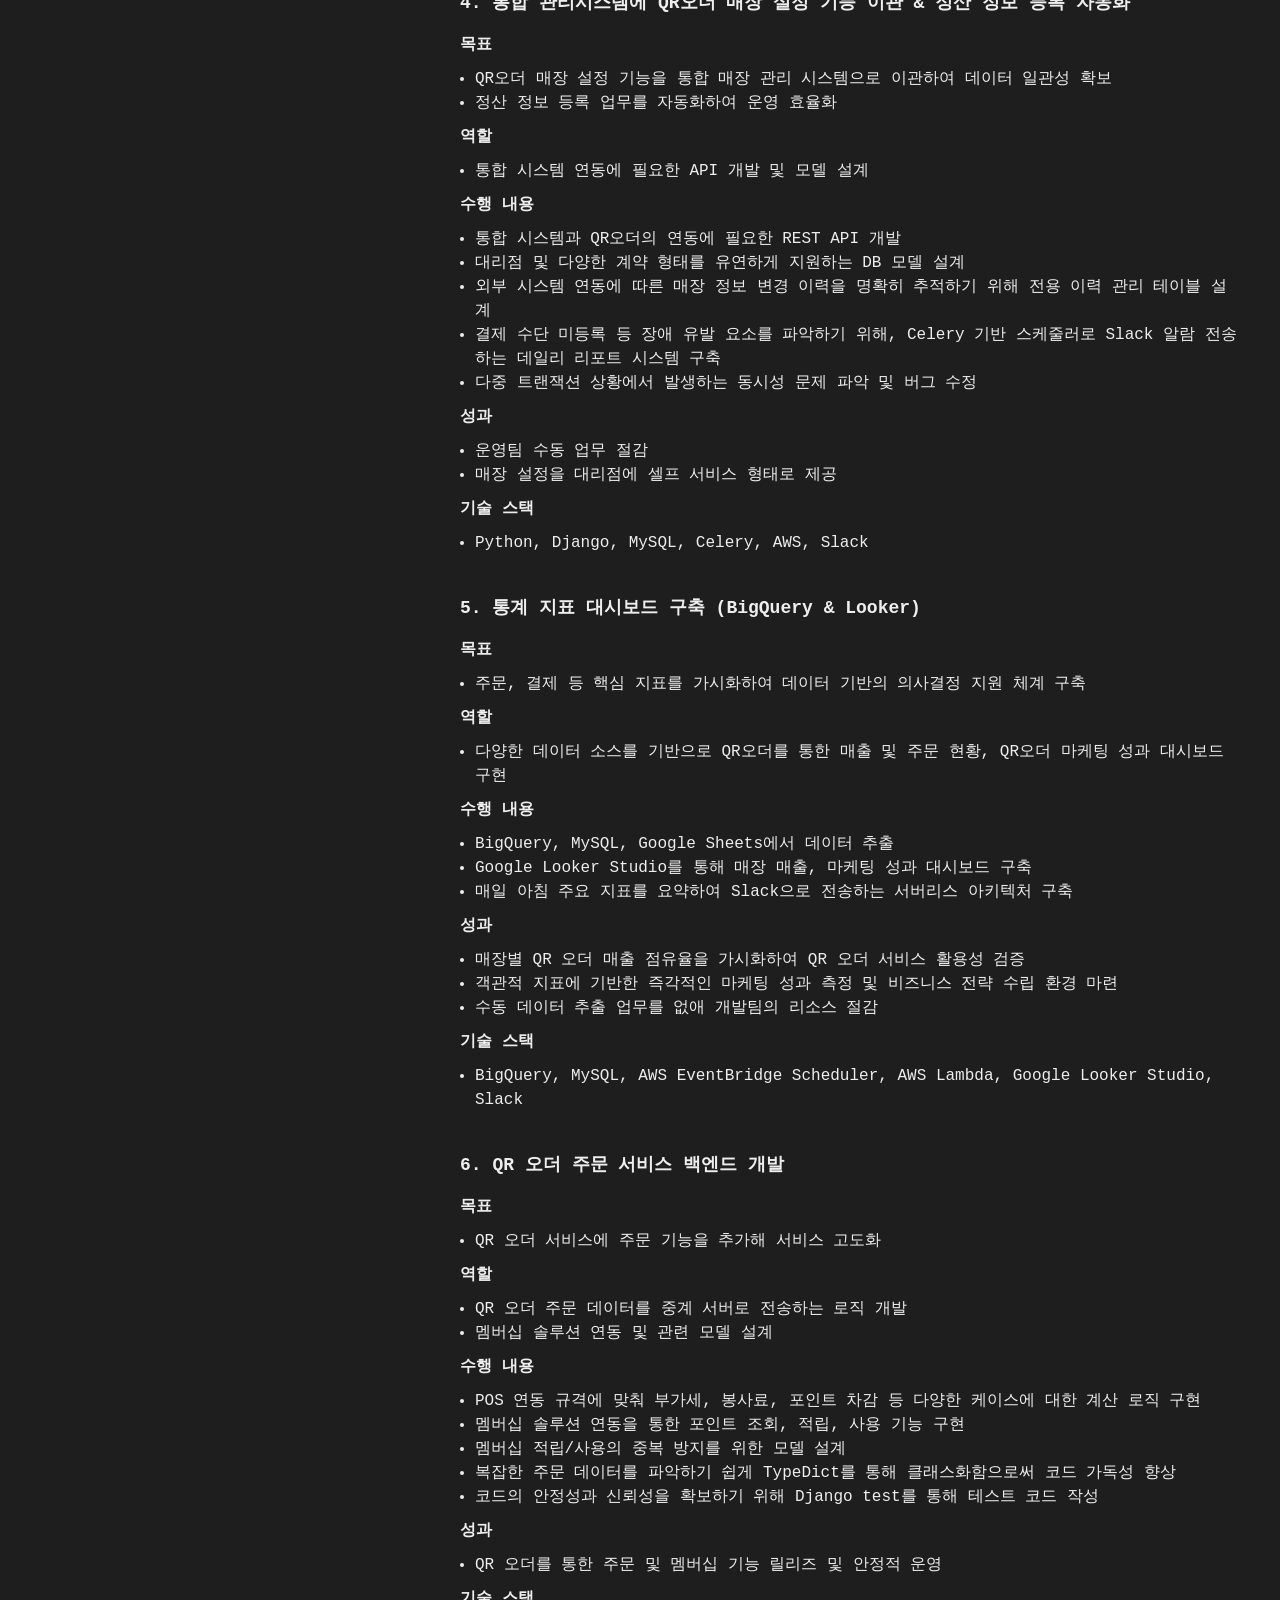
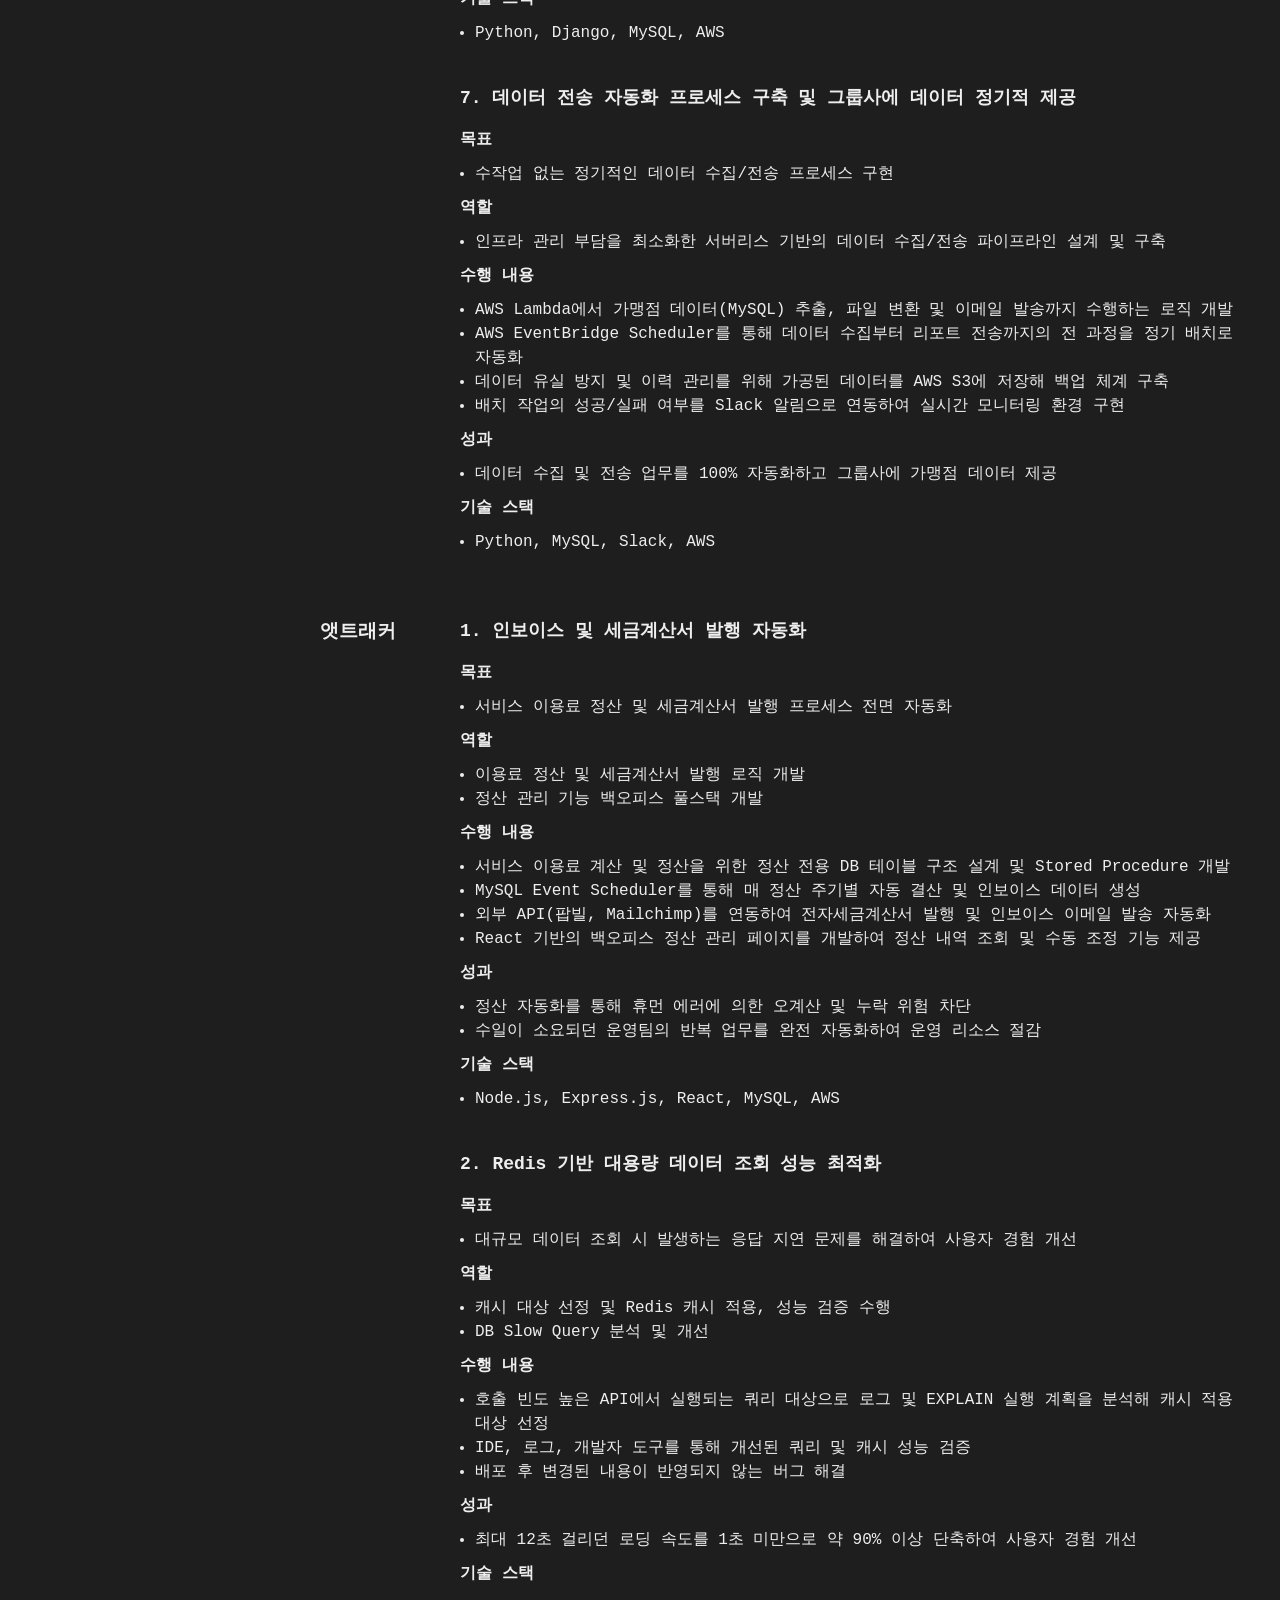
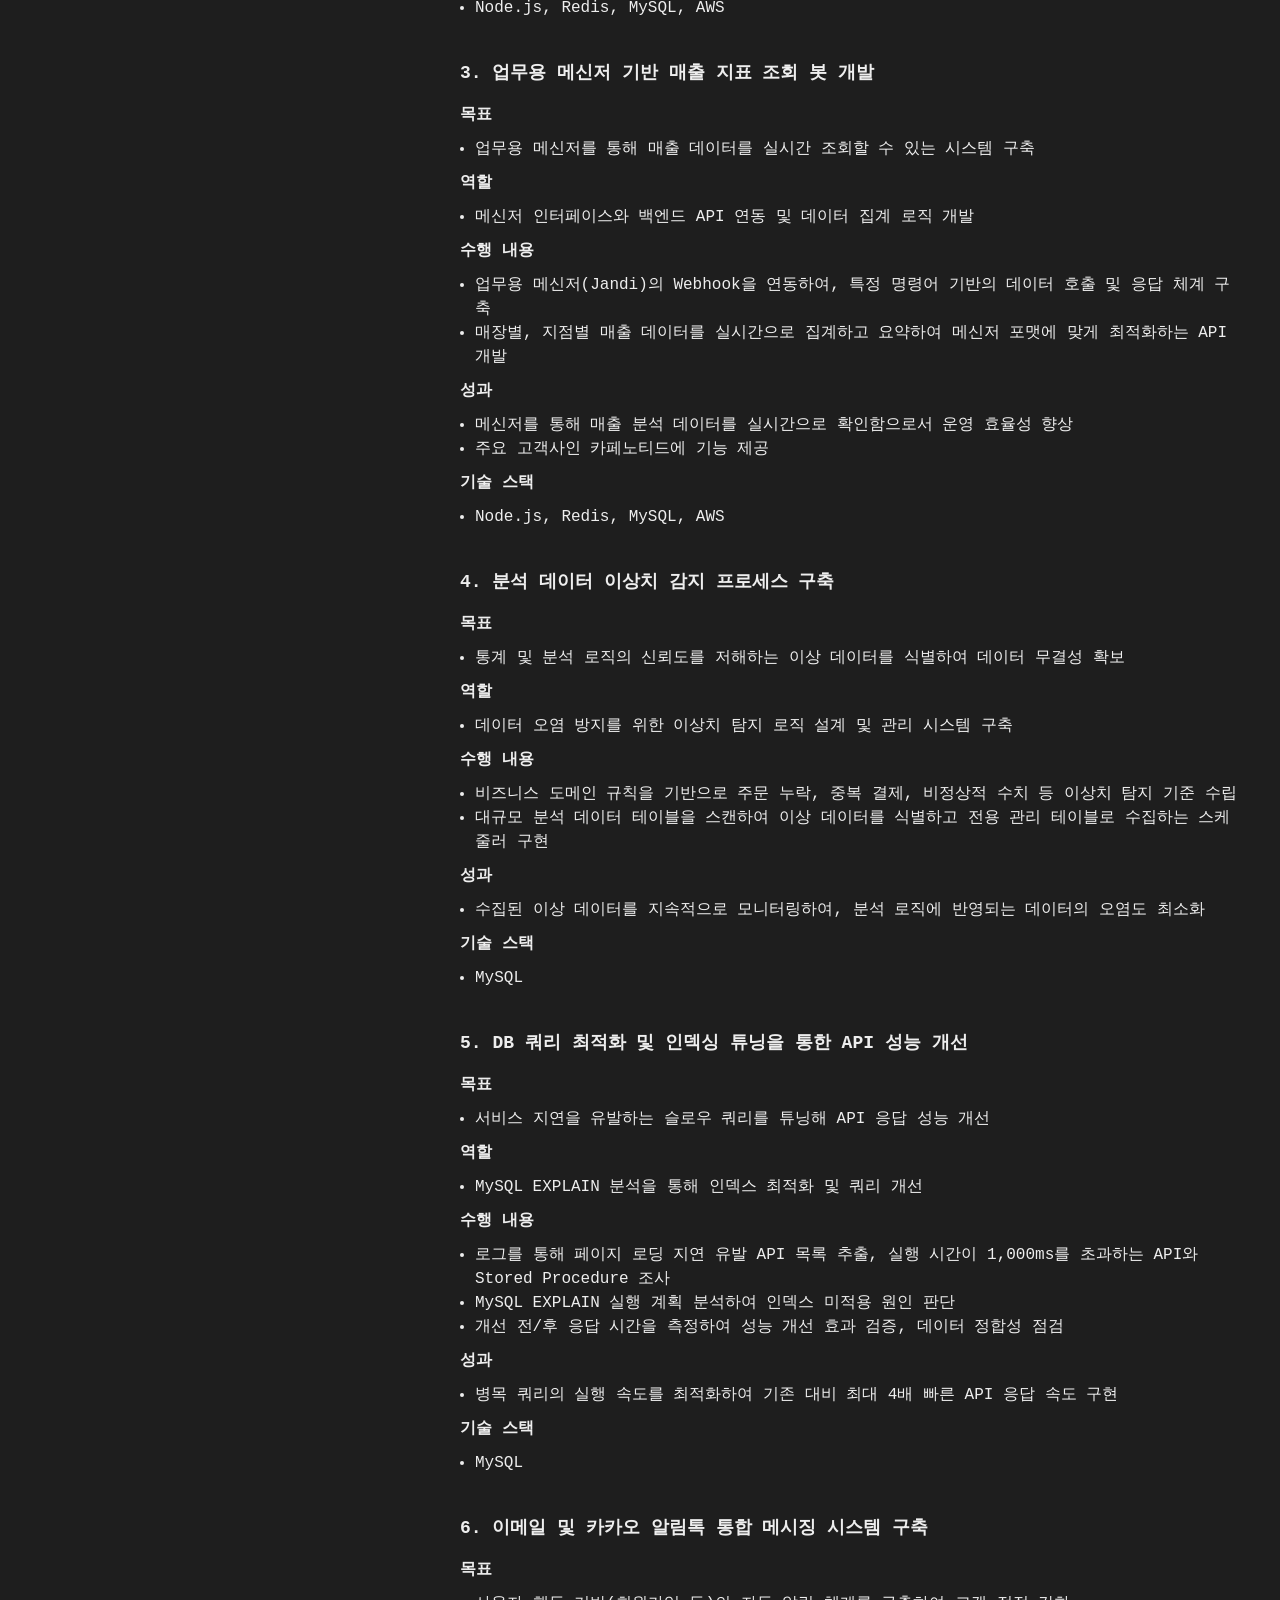
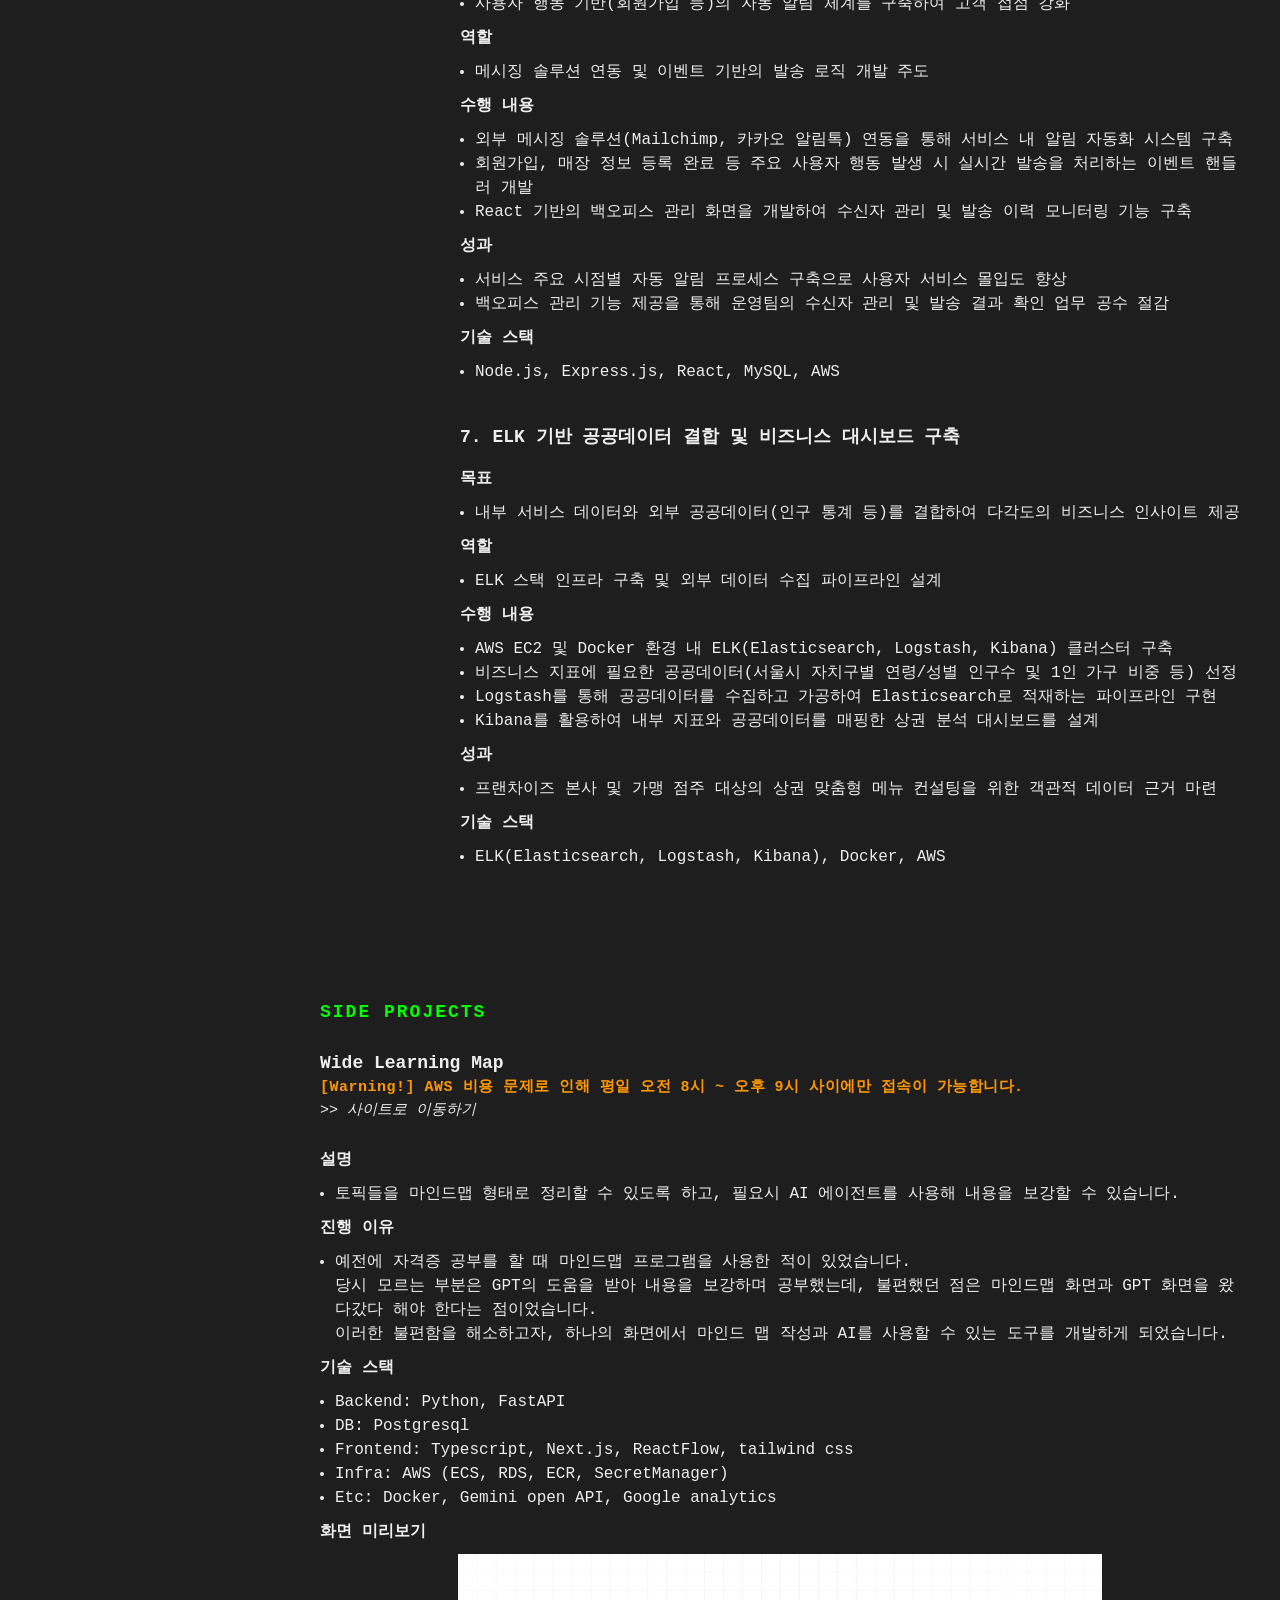
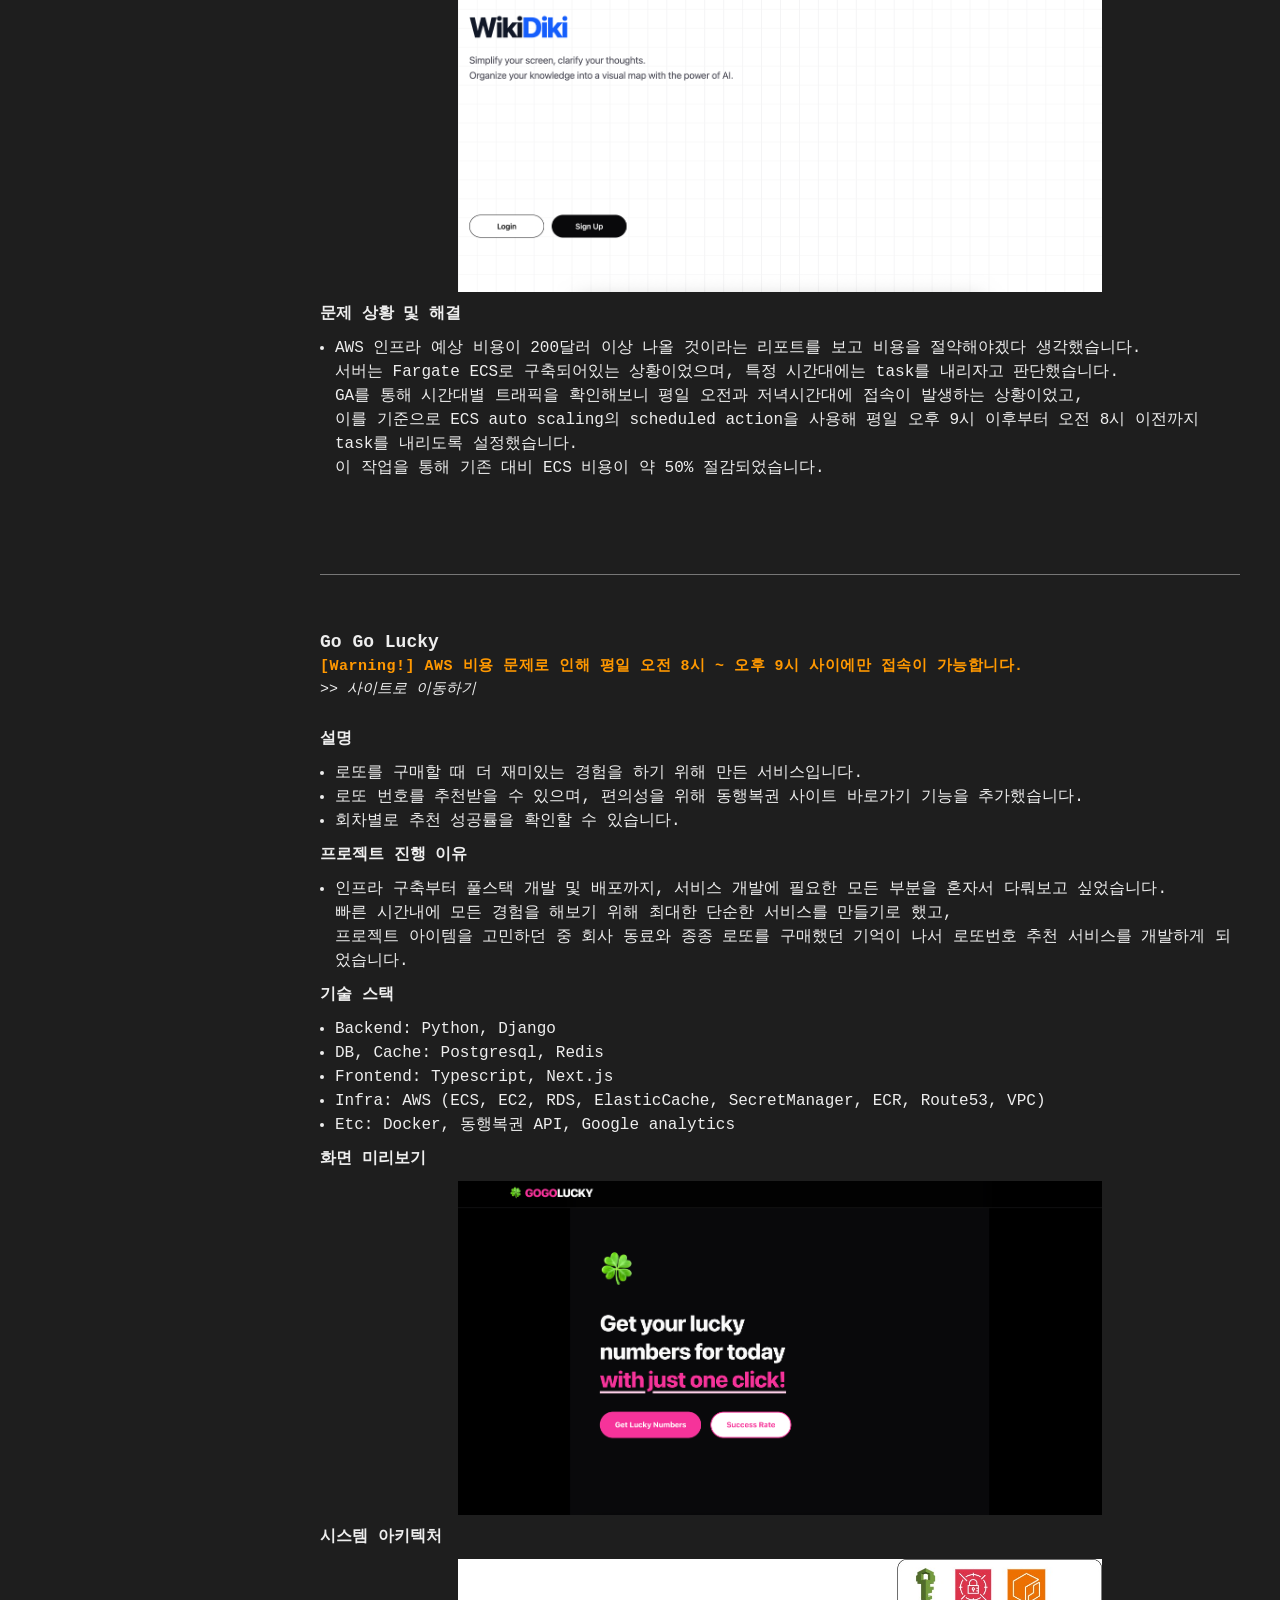
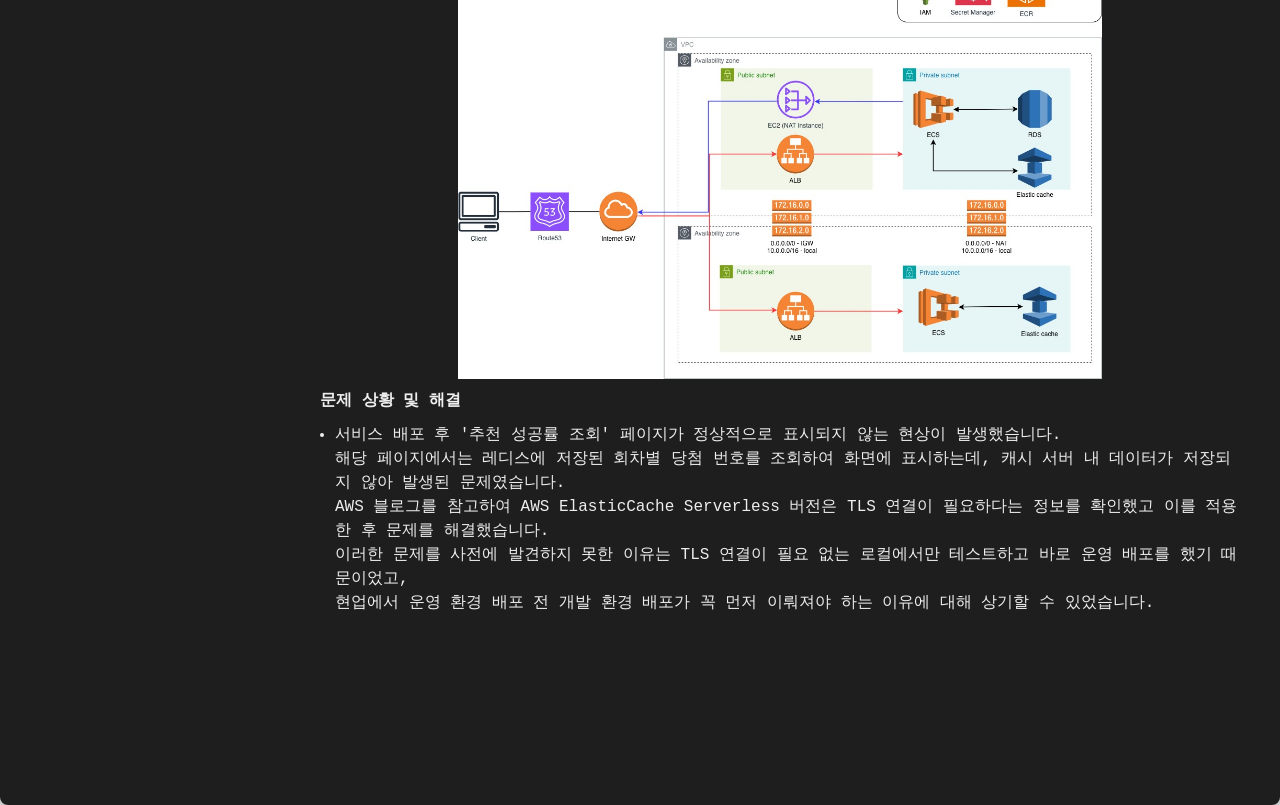
==== commit df16ddc7: "Remove error message from project description Removed error message about website maintenance." ====
--- a/index.html
+++ b/index.html
@@ -664,7 +664,6 @@
                                 <div id="wide-learning-map" class="project-title">
                                     Wide Learning Map
                                     <div class="warning-text letter-space-s">[Warning!] AWS 비용 문제로 인해 평일 오전 8시 ~ 오후 9시 사이에만 접속이 가능합니다.</div>
-                                    <div class="error-text letter-space-s">[ERROR!] 홈페이지 점검중입니다. (점검 종료 시간: 6월 23일 14시) </div>
                                     <div class="project-link">
                                         <a href="https://jam.me.kr/wide-learning-map/" target="_blank"> >> 사이트로 이동하기 </a>
                                     </div>
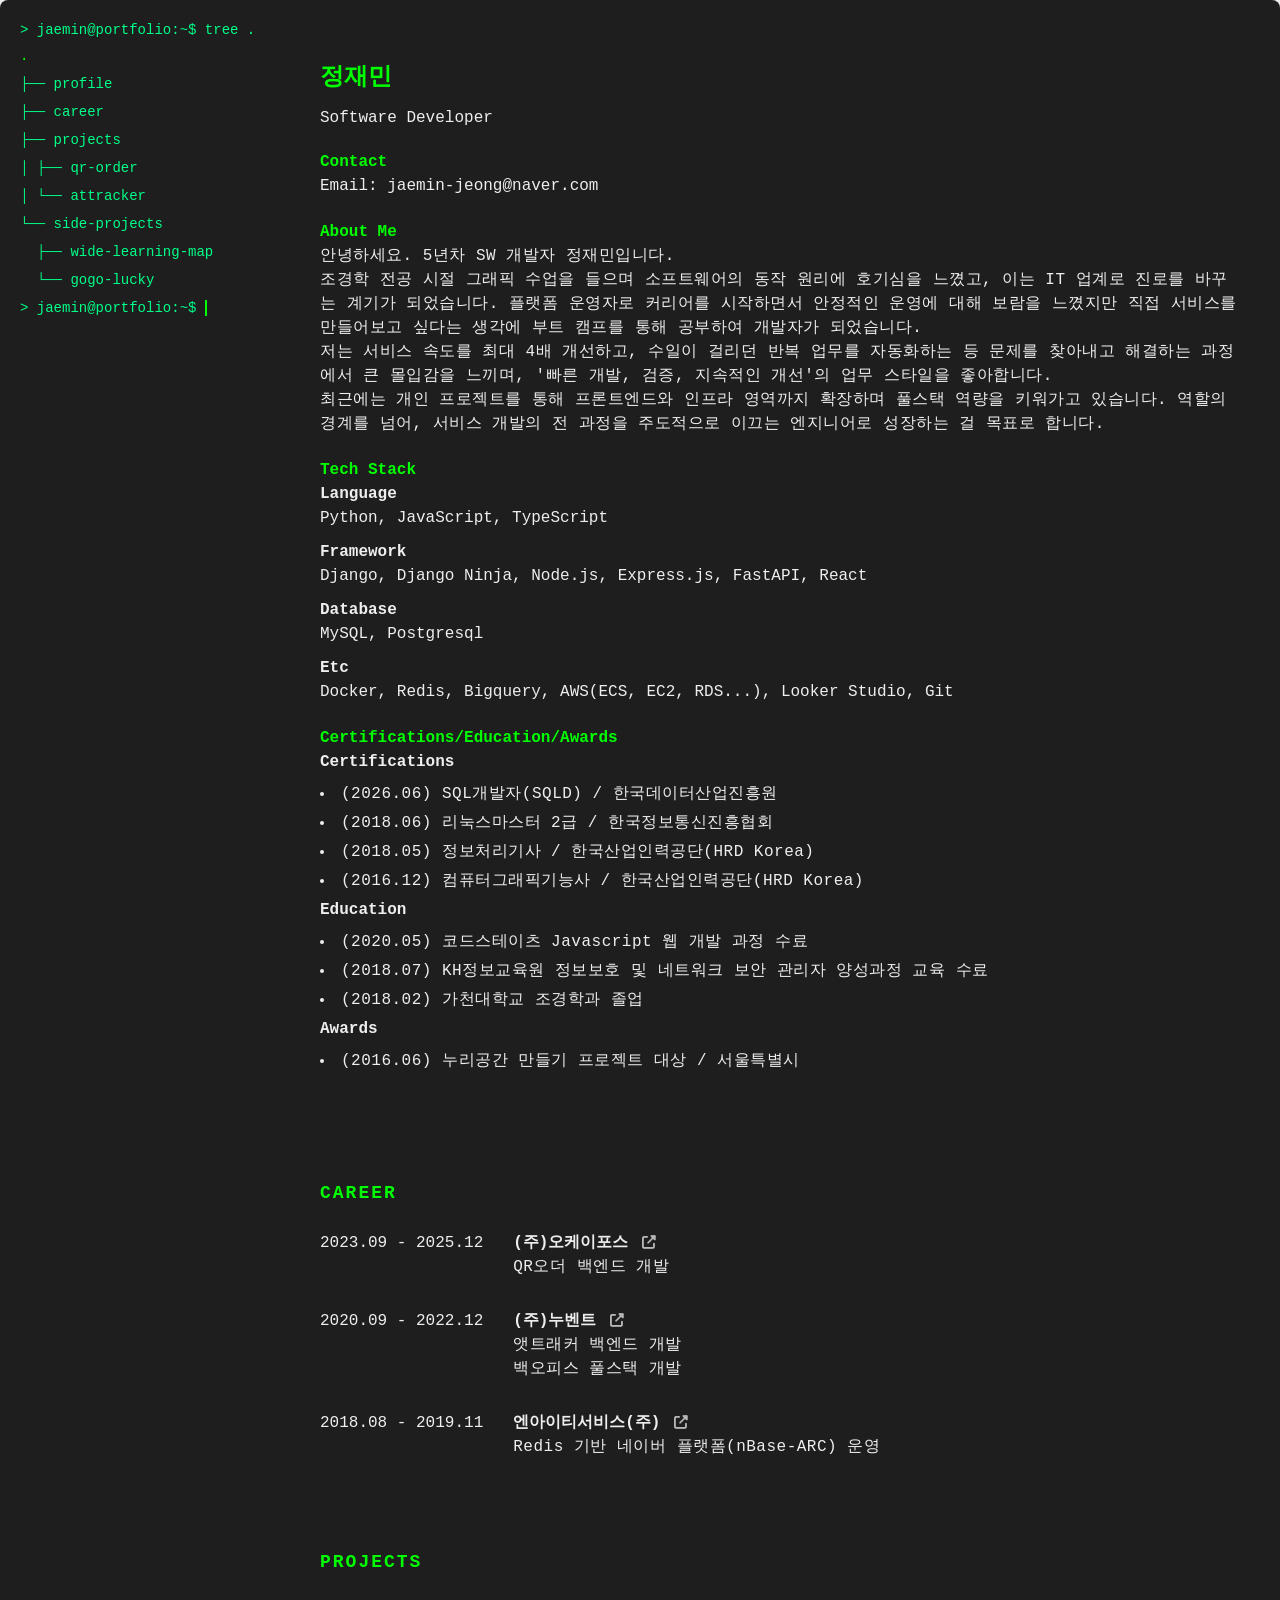
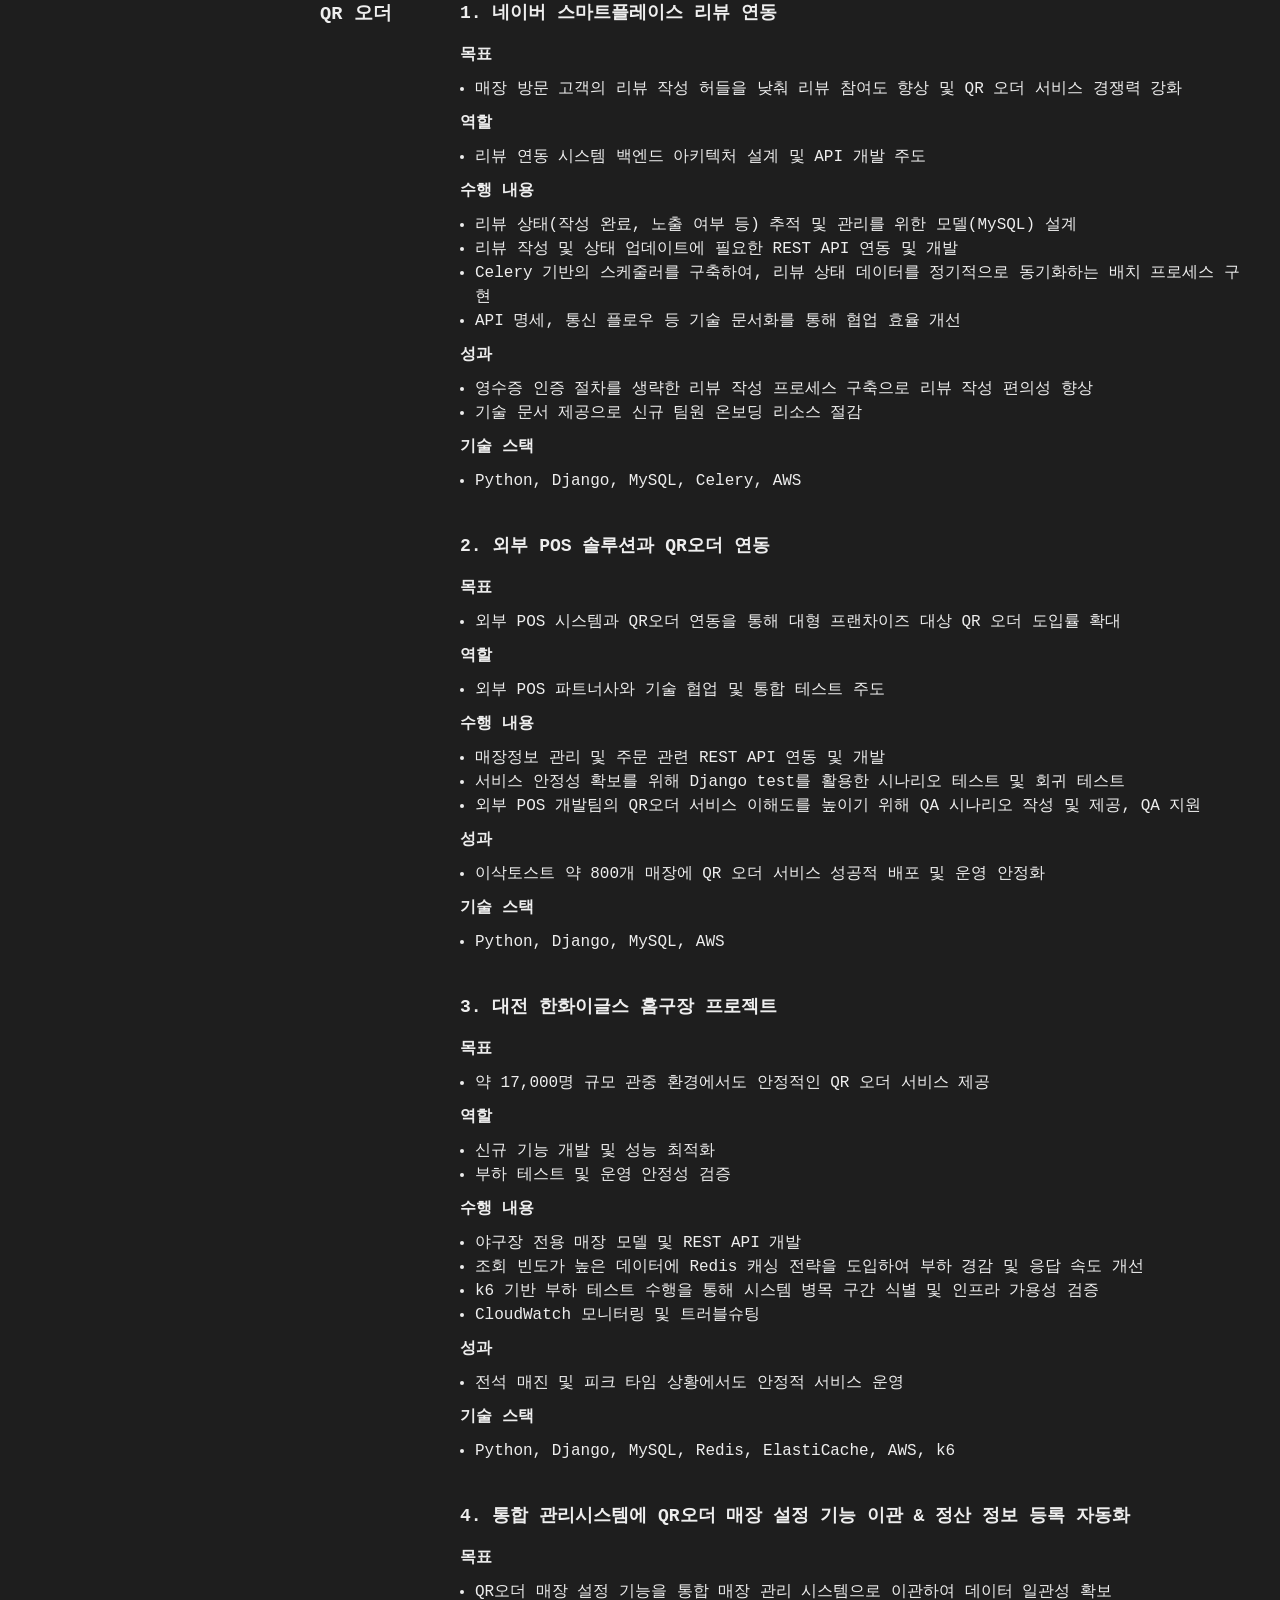
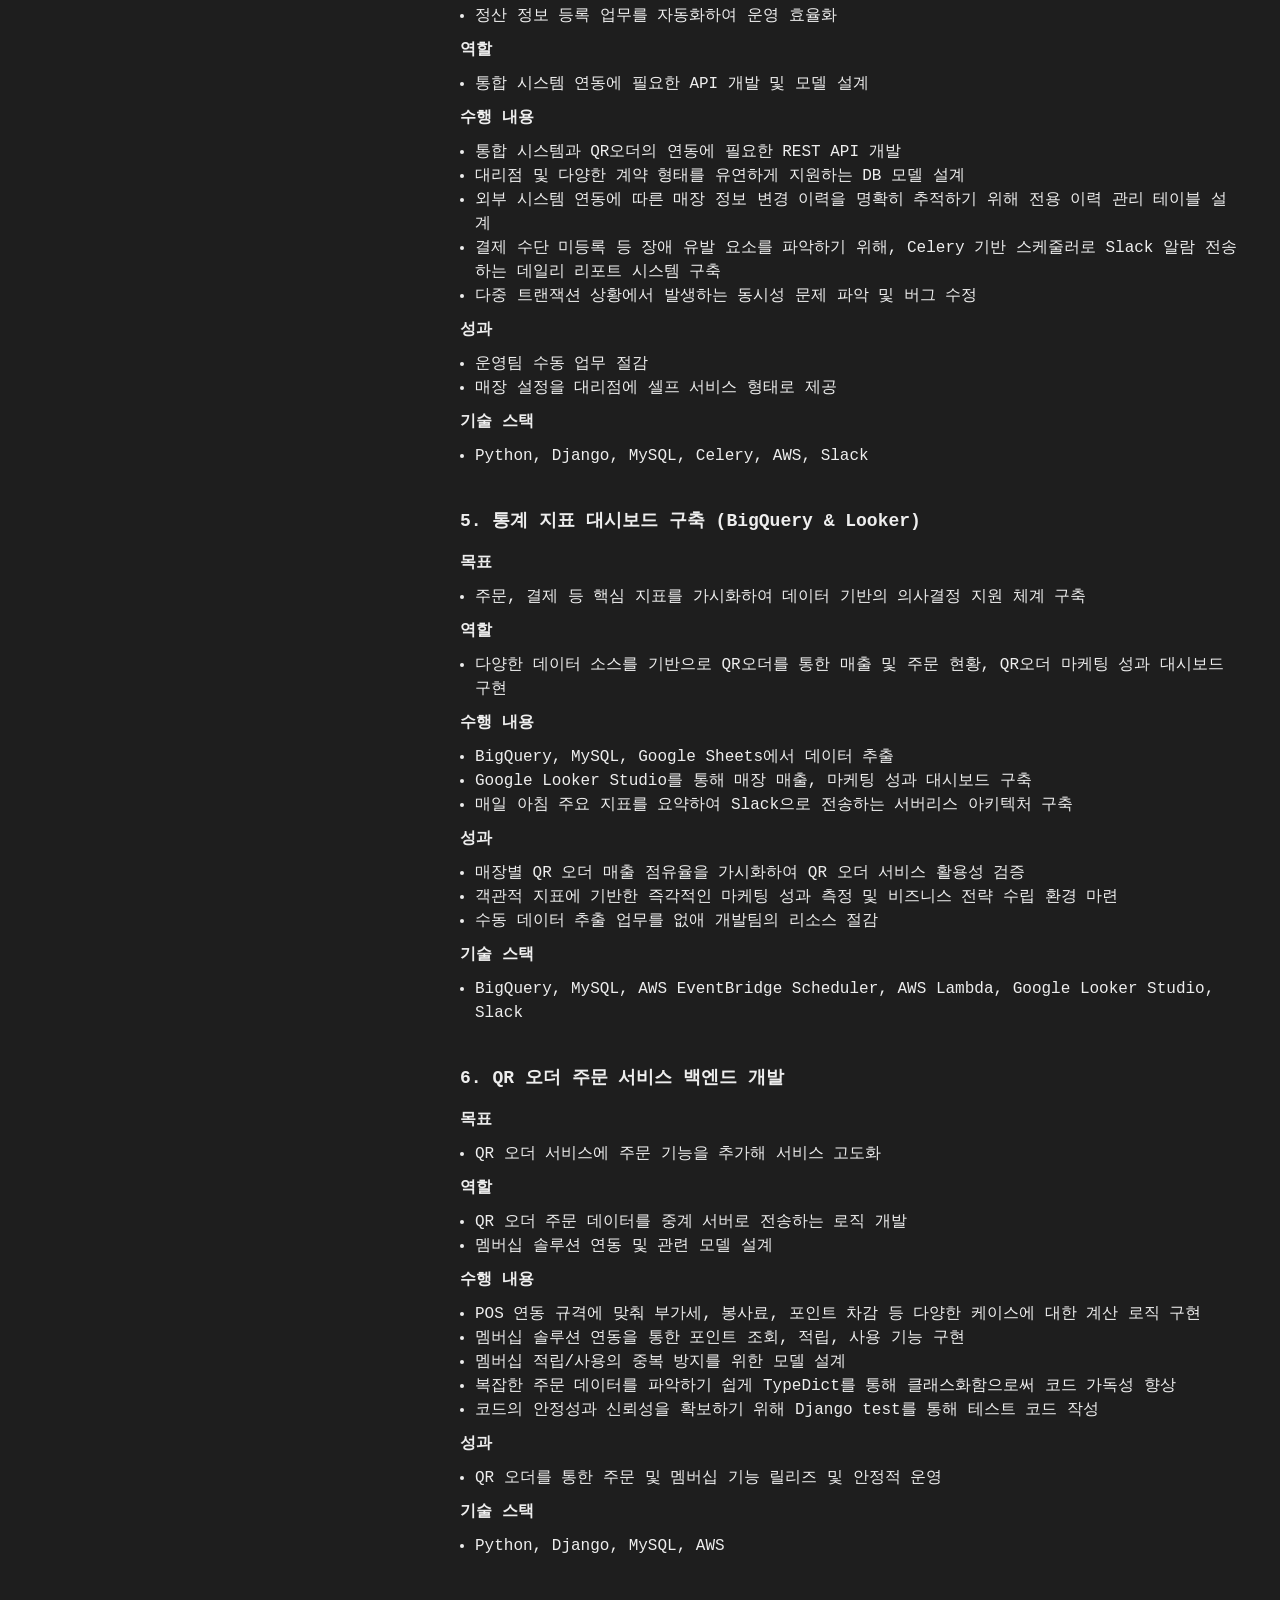
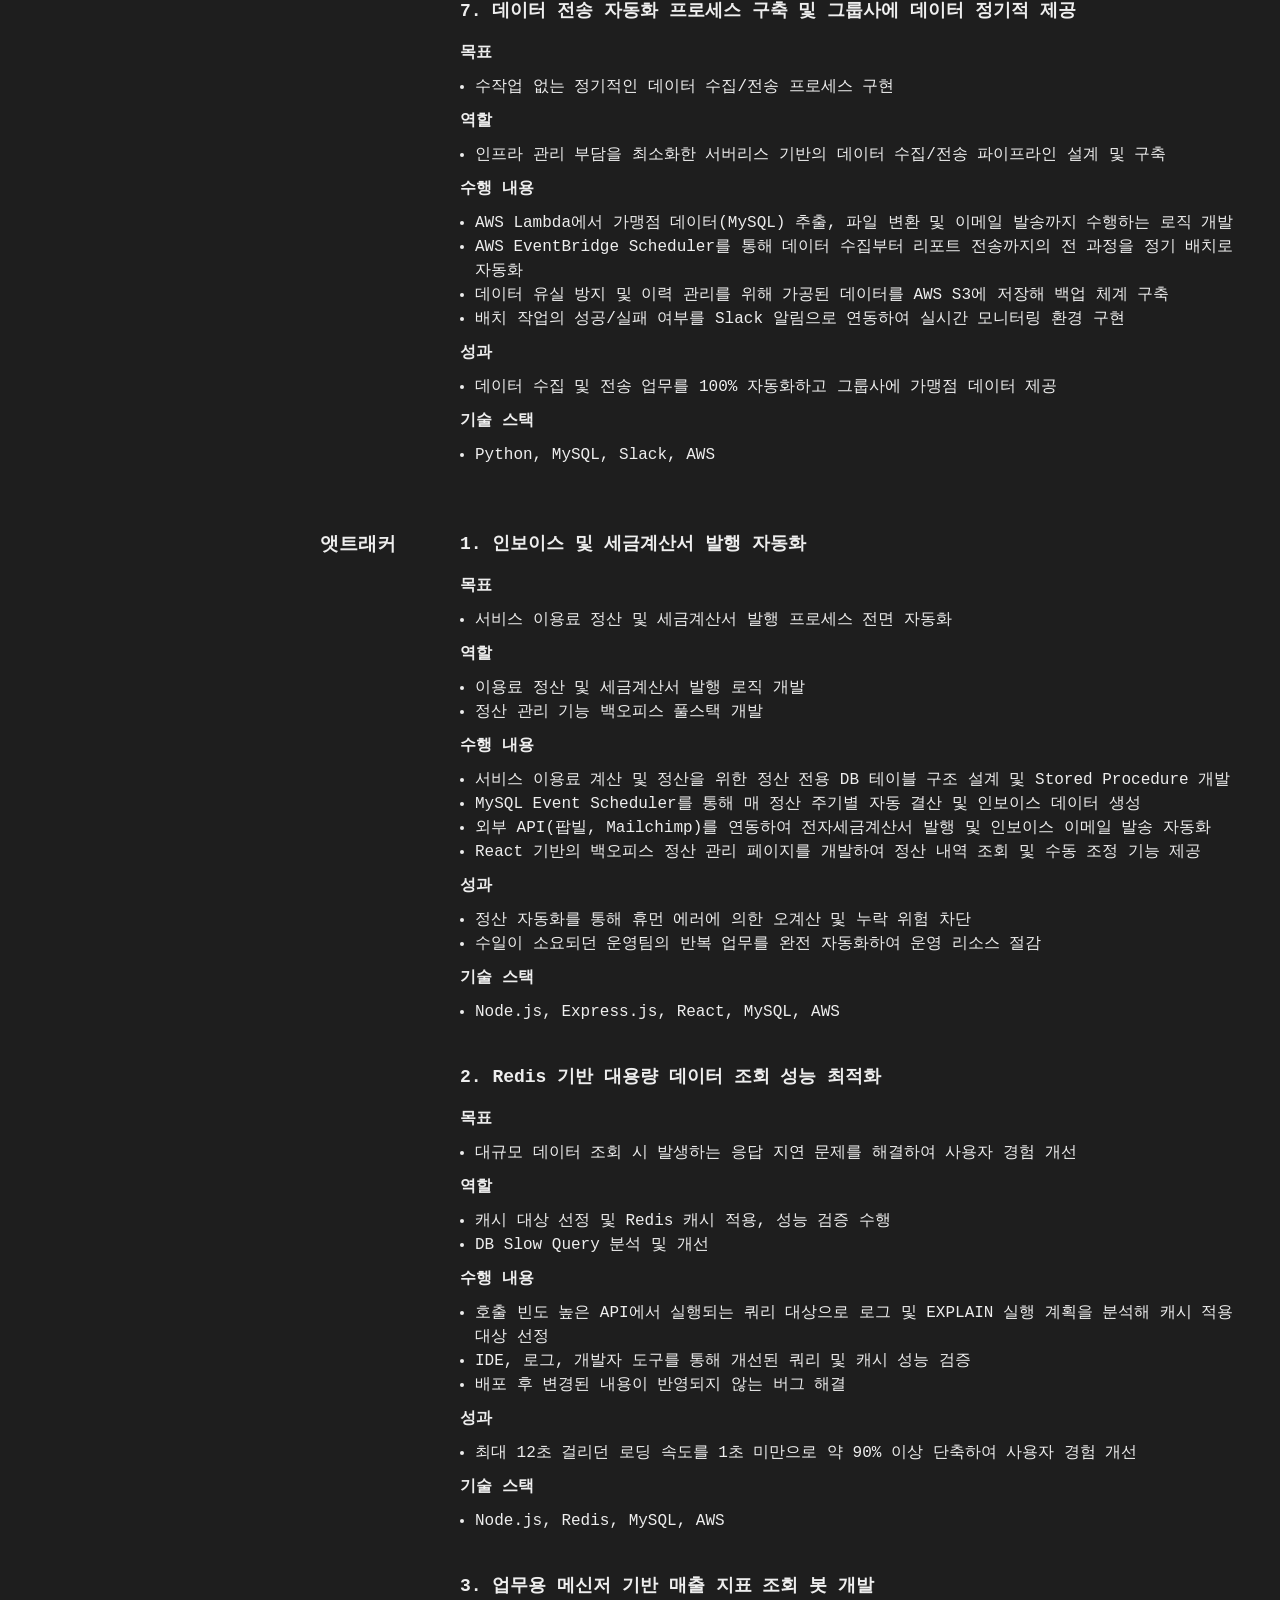
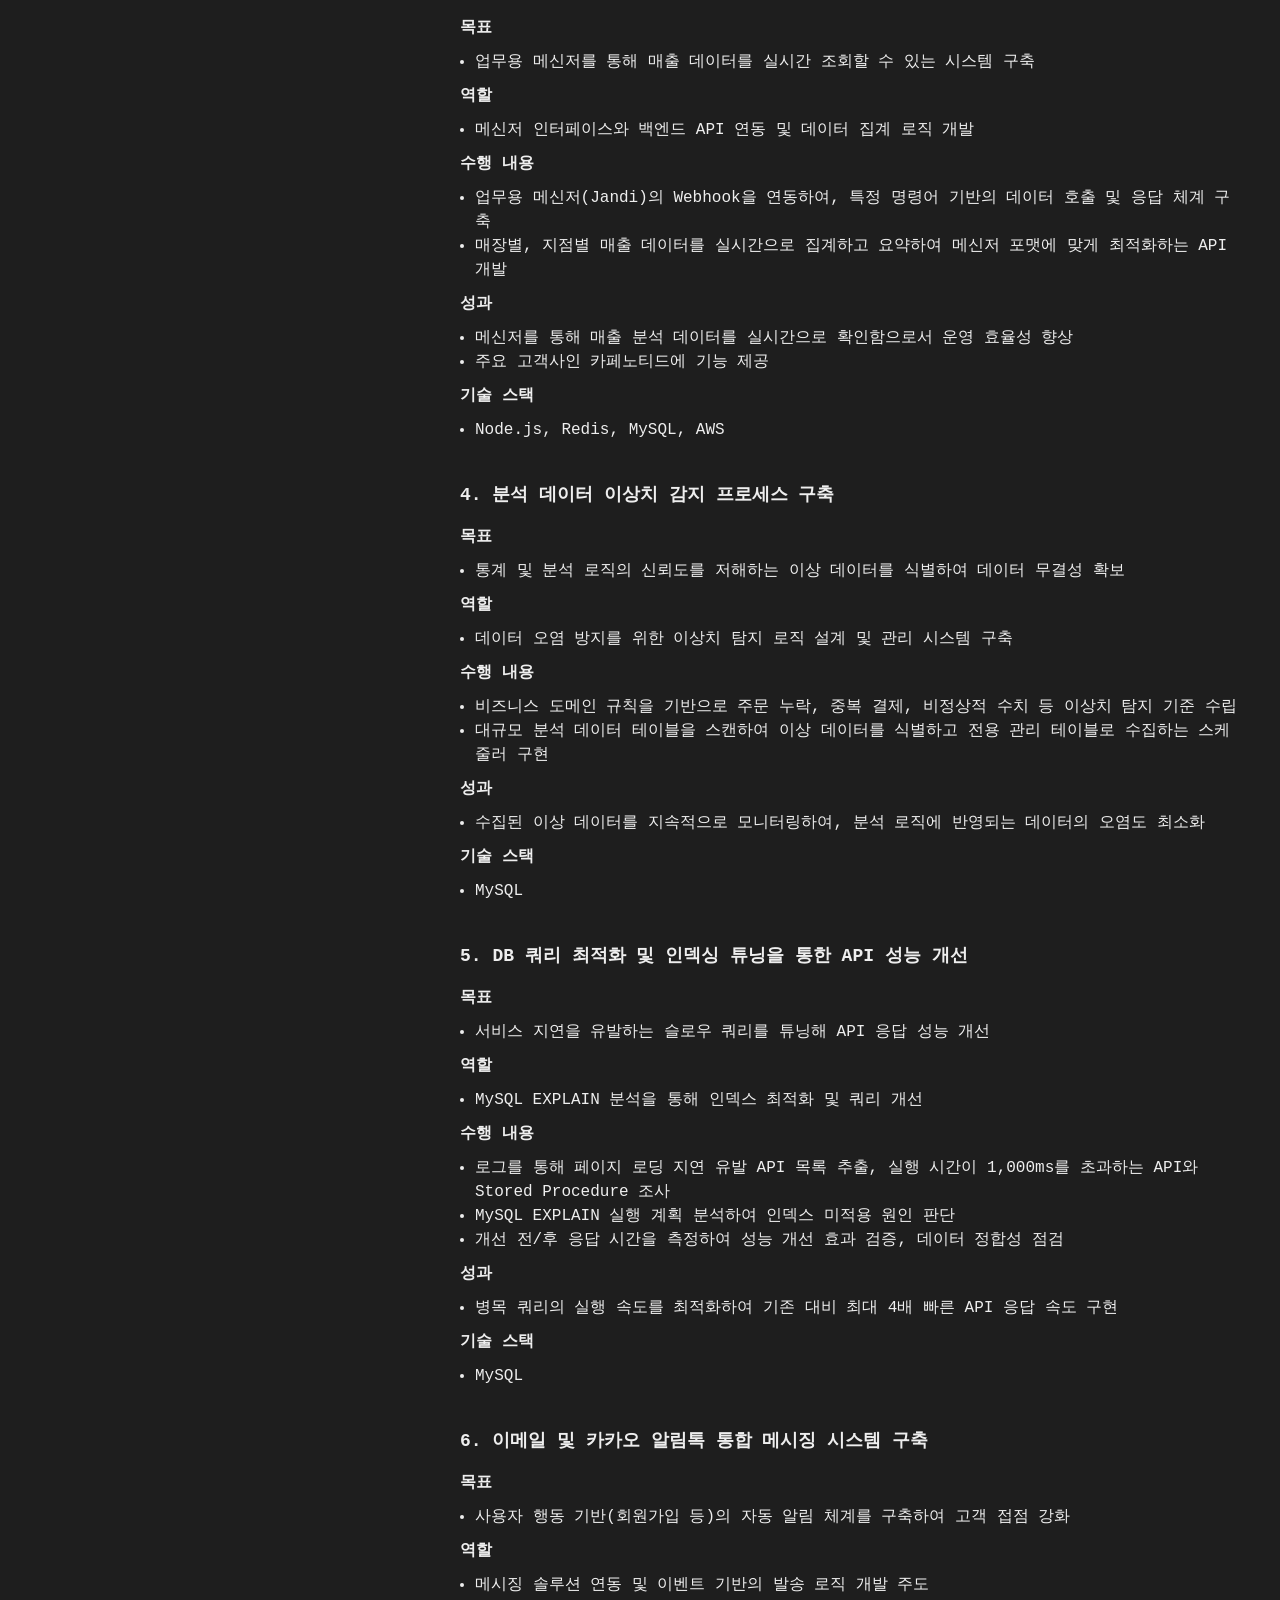
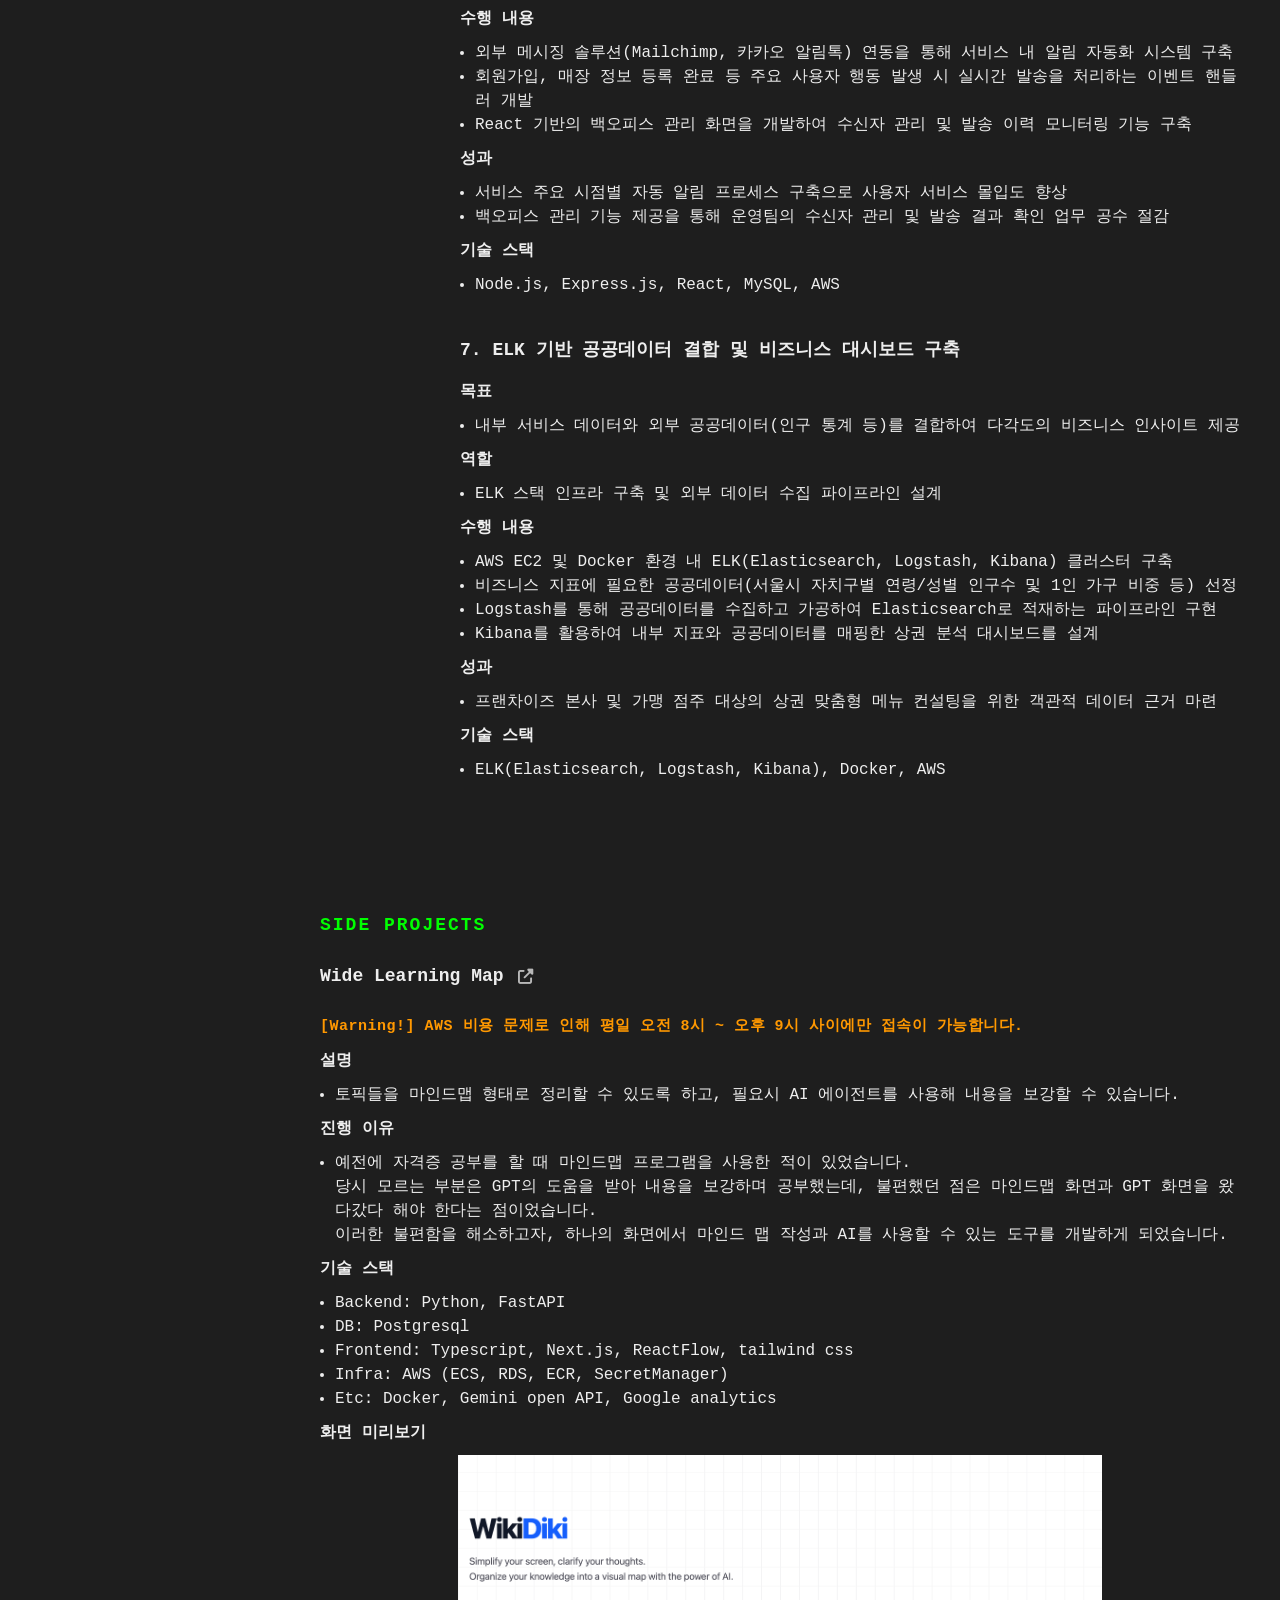
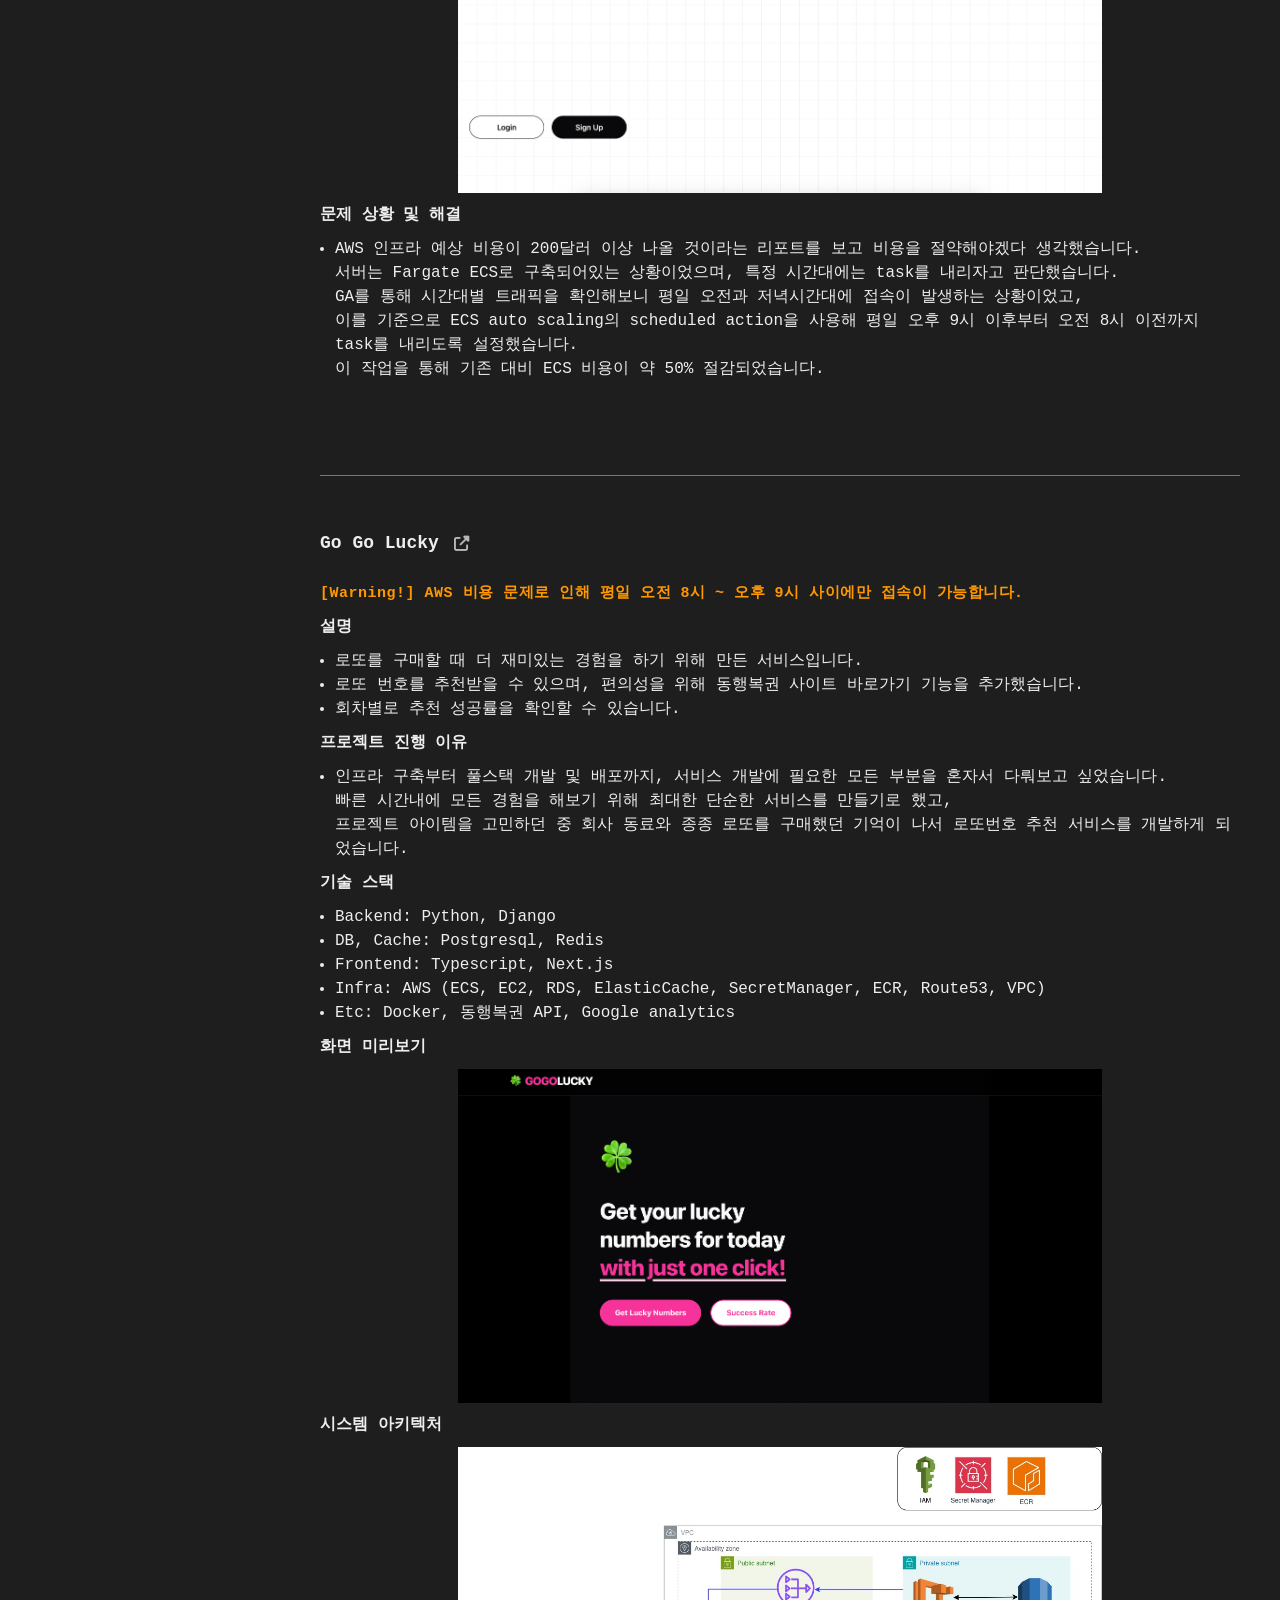
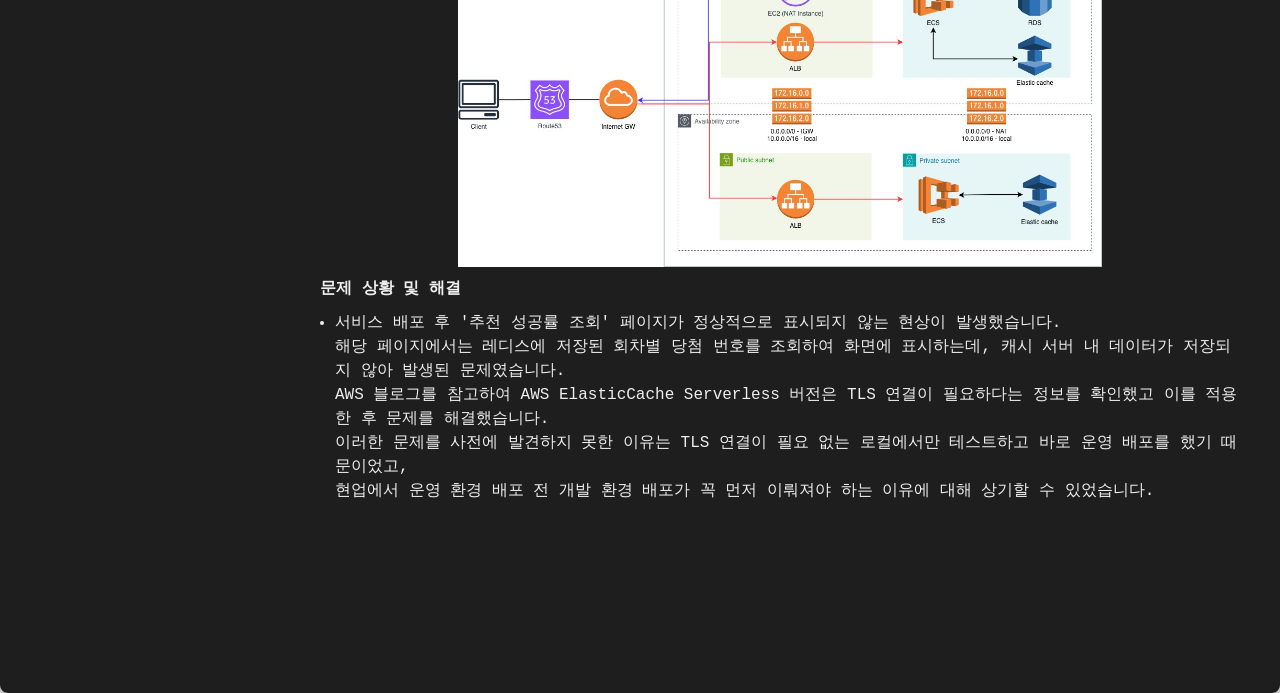
==== commit 002c0612: "Refactor project links to use Font Awesome icons and improve styling" ====
--- a/index.html
+++ b/index.html
@@ -5,6 +5,8 @@
         <meta name="viewport" content="width=device-width, initial-scale=1.0">
         <title>Jaemin-Jeong portfolio</title>
         <link rel="stylesheet" href="css/index.css">
+        <!-- 오픈소스 아이콘 라이브러리 (Font Awesome) -->
+        <link rel="stylesheet" href="https://cdnjs.cloudflare.com/ajax/libs/font-awesome/6.4.0/css/all.min.css">
     </head>
 
     <body>
@@ -151,9 +153,10 @@
                         <div class="timeline-item">
                             <span class="year">2023.09 - 2025.12</span>
                             <div>
-                                <strong>(주)오케이포스</strong>
-                                <div class="company-homepage-link">
-                                    <a href="https://okpos.co.kr/about" target="_blank"> >> 회사 소개</a>
+                                <div class="company-link">
+                                    <a href="https://okpos.co.kr/about" target="_blank" rel="noopener noreferrer">
+                                        (주)오케이포스 <i class="fa-solid fa-up-right-from-square target-icon"></i>
+                                    </a>
                                 </div>
                                 <p class="letter-space-s">QR오더 백엔드 개발</p>
                             </div>
@@ -162,9 +165,10 @@
                         <div class="timeline-item">
                             <span class="year">2020.09 - 2022.12</span>
                             <div>
-                                <strong>(주)누벤트</strong>
-                                <div class="company-homepage-link">
-                                    <a href="https://attracker.shop/company/" target="_blank"> >> 회사 소개</a>
+                                <div class="company-link">
+                                    <a href="https://attracker.shop/company" target="_blank" rel="noopener noreferrer">
+                                        (주)누벤트 <i class="fa-solid fa-up-right-from-square target-icon"></i>
+                                    </a>
                                 </div>
                                 <p class="letter-space-s">앳트래커 백엔드 개발</p>  
                                 <p class="letter-space-s">백오피스 풀스택 개발</p>
@@ -174,9 +178,10 @@
                         <div class="timeline-item">
                             <span class="year">2018.08 - 2019.11</span>
                             <div>
-                                <strong>엔아이티서비스(주)</strong>
-                                <div class="company-homepage-link">
-                                    <a href="https://www.nits-corp.com/" target="_blank"> >> 회사 소개</a>
+                                <div class="company-link">
+                                    <a href="https://www.nits-corp.com/" target="_blank" rel="noopener noreferrer">
+                                        엔아이티서비스(주) <i class="fa-solid fa-up-right-from-square target-icon"></i>
+                                    </a>
                                 </div>
                                 <p class="letter-space-s">Redis 기반 네이버 플랫폼(nBase-ARC) 운영</p>
                             </div>
@@ -661,13 +666,12 @@
                     <div class="project-list">
                         <div class="project-items">
                             <div class="project-description">
-                                <div id="wide-learning-map" class="project-title">
-                                    Wide Learning Map
-                                    <div class="warning-text letter-space-s">[Warning!] AWS 비용 문제로 인해 평일 오전 8시 ~ 오후 9시 사이에만 접속이 가능합니다.</div>
-                                    <div class="project-link">
-                                        <a href="https://jam.me.kr/wide-learning-map/" target="_blank"> >> 사이트로 이동하기 </a>
-                                    </div>
-                                </div>
+                                <div id="wide-learning-map" class="project-title side-project-link">
+                                    <a href="https://jam.me.kr/wide-learning-map/" target="_blank" rel="noopener noreferrer">
+                                        Wide Learning Map <i class="fa-solid fa-up-right-from-square target-icon"></i>
+                                    </a>
+                                </div>
+                                <div class="warning-text letter-space-s">[Warning!] AWS 비용 문제로 인해 평일 오전 8시 ~ 오후 9시 사이에만 접속이 가능합니다.</div>
 
                                 <strong>설명</strong>
                                 <ul>
@@ -728,13 +732,12 @@
 
                         <div class="project-items">
                             <div class="project-description"> 
-                                <div id="gogo-lucky" class="project-title">
-                                    Go Go Lucky
-                                    <div class="warning-text letter-space-s">[Warning!] AWS 비용 문제로 인해 평일 오전 8시 ~ 오후 9시 사이에만 접속이 가능합니다.</div>
-                                    <div class="project-link">
-                                        <a href="https://jam.me.kr/gogo-lucky" target="_blank"> >> 사이트로 이동하기 </a>
-                                    </div>
-                                </div>
+                                <div id="gogo-lucky" class="side-project-link project-title">
+                                    <a href="https://jam.me.kr/gogo-lucky" target="_blank">
+                                        Go Go Lucky <i class="fa-solid fa-up-right-from-square target-icon"></i>
+                                    </a>
+                                </div>
+                                <div class="warning-text letter-space-s">[Warning!] AWS 비용 문제로 인해 평일 오전 8시 ~ 오후 9시 사이에만 접속이 가능합니다.</div>
 
                                 <strong>설명</strong>
                                 <ul>
--- a/css/index.css
+++ b/css/index.css
@@ -313,25 +313,34 @@
     margin-bottom: 20px;
 }
 
-.project-link {
-    font-size: 15px;
-    font-weight: 400;
-    font-style: italic;
-}
-
-.project-link a:hover {
-    color: #00ff88;
-}
-
-.company-homepage-link {
-    font-size: 14px;
-    font-weight: 400;
-    color: #eeeeee;
-    margin: 4px;
-}
-
-.company-homepage-link a:hover {
-    color: #00ff88;
+.target-icon {
+    /* 텍스트보다 약간 작게 설정하여 자연스럽게 만듦 */
+    font-size: 0.85em;
+    /* 텍스트와 아이콘 사이 간격 */
+    margin-left: 4px;
+    /* 텍스트와 높이 맞추기 */
+    vertical-align: middle;
+    color: #b7b7b7;
+}
+
+.side-project-link {
+    transition: all 0.3s ease;
+}
+
+.side-project-link:hover {
+    transform: translate(1px, -1px);
+    text-shadow: 0 0 1.5px #eeeeee
+}
+
+.company-link {
+    font-weight: bold;
+    color: #eeeeee;
+    transition: all 0.3s ease;
+}
+
+.company-link:hover {
+    transform: translate(1px, -1px);
+    text-shadow: 0 0 1.5px #eeeeee
 }
 
 .image-container {
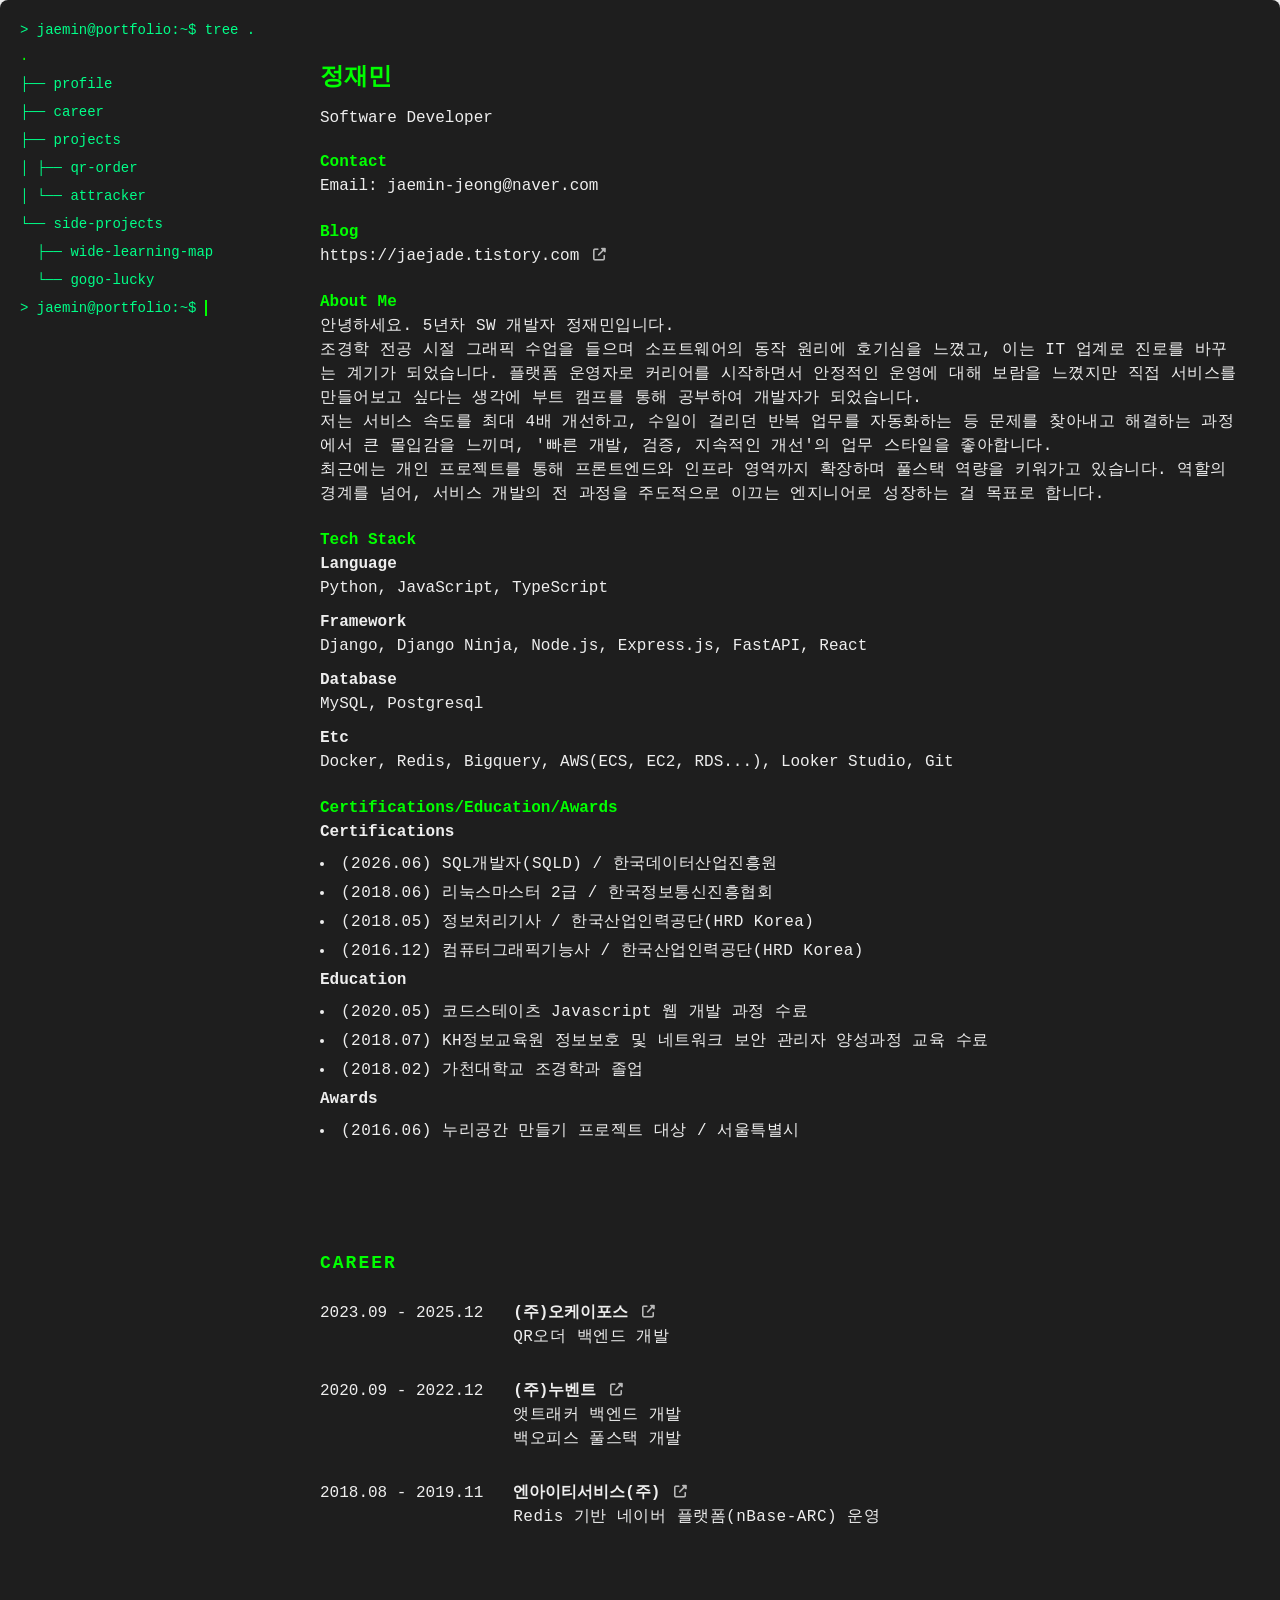
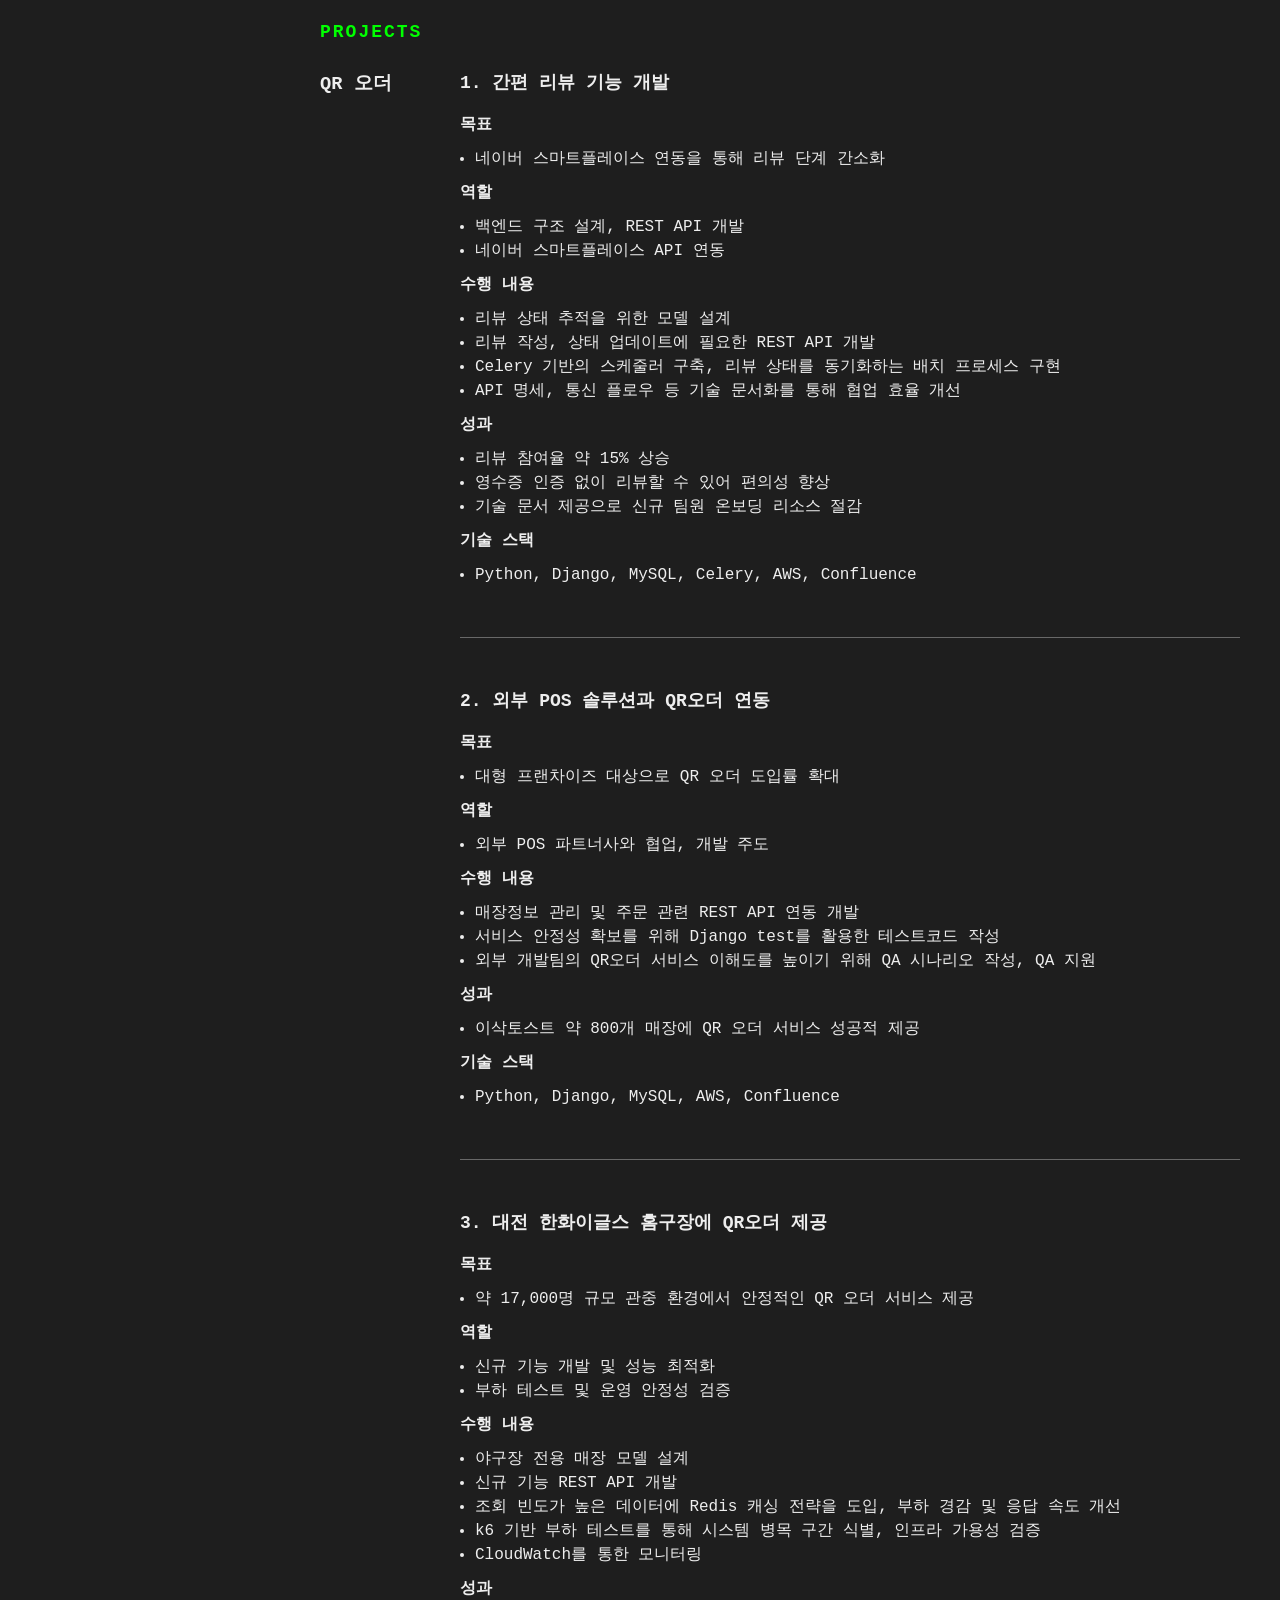
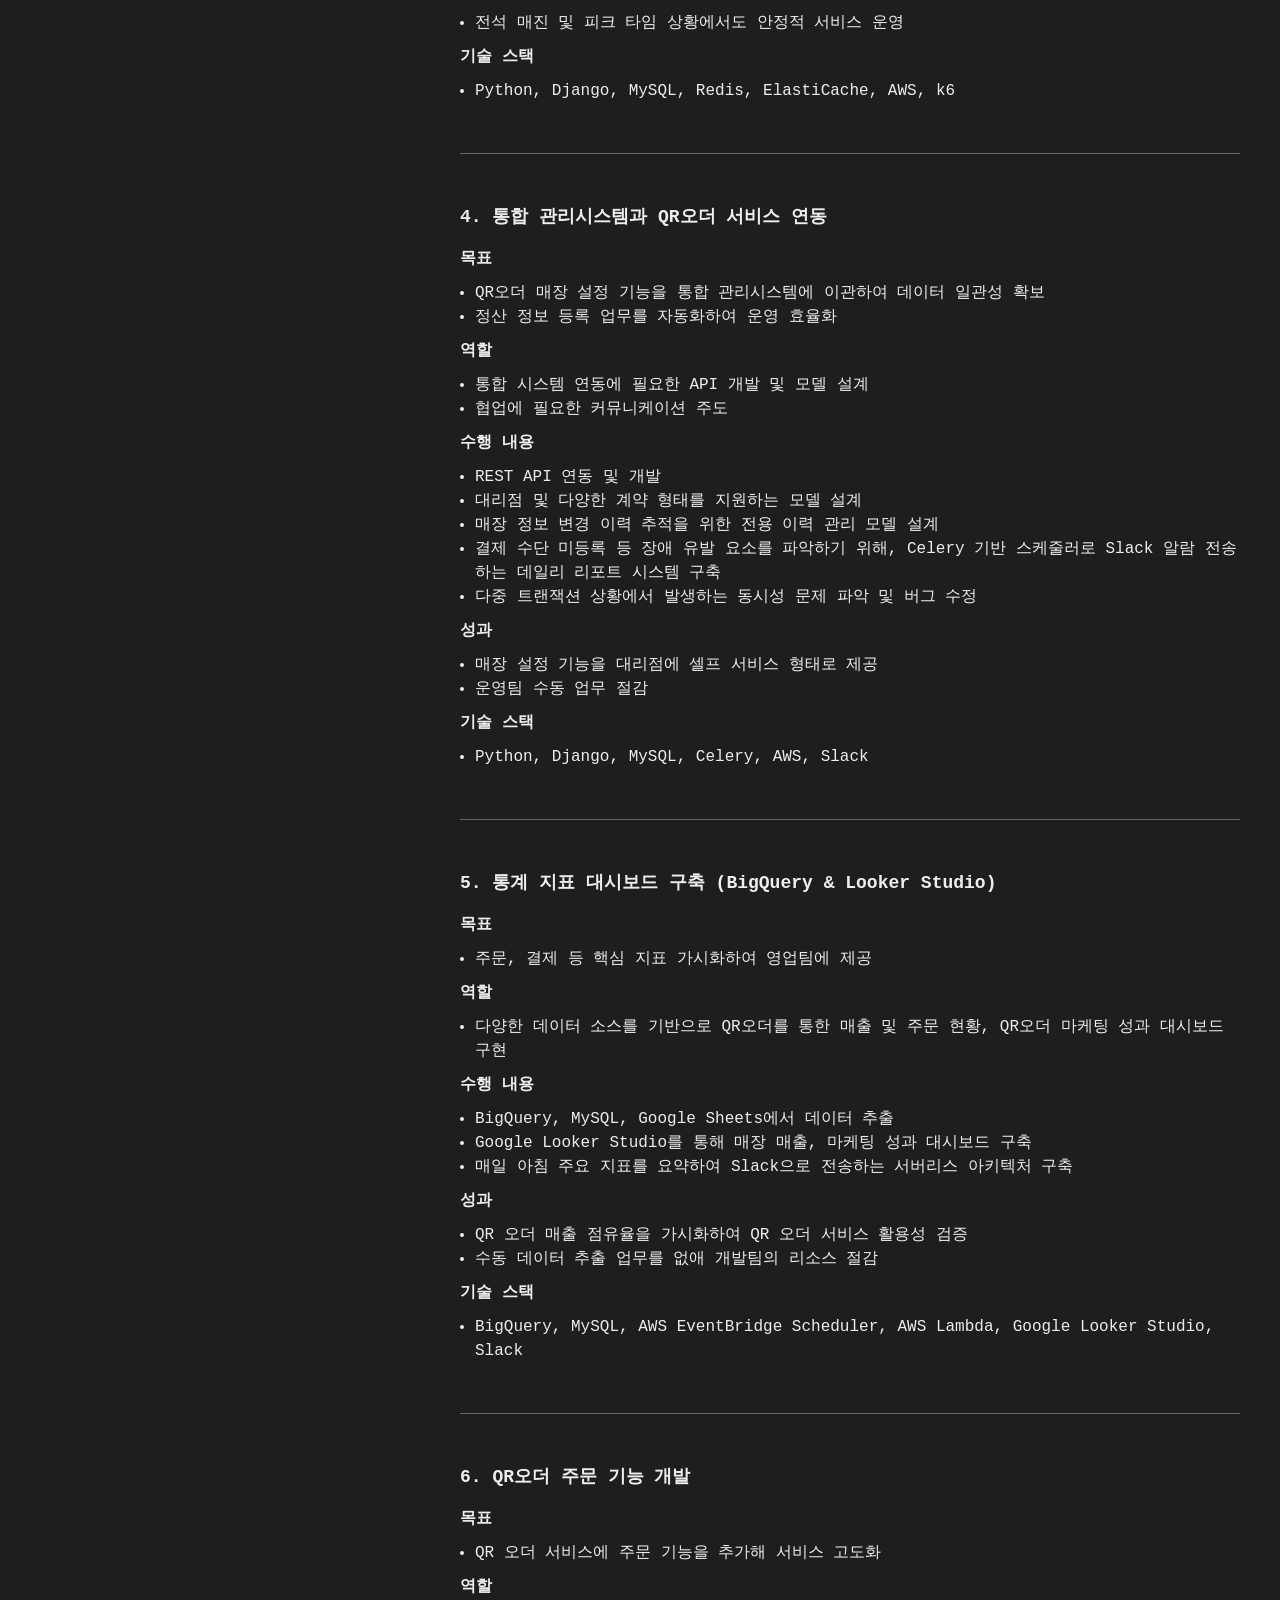
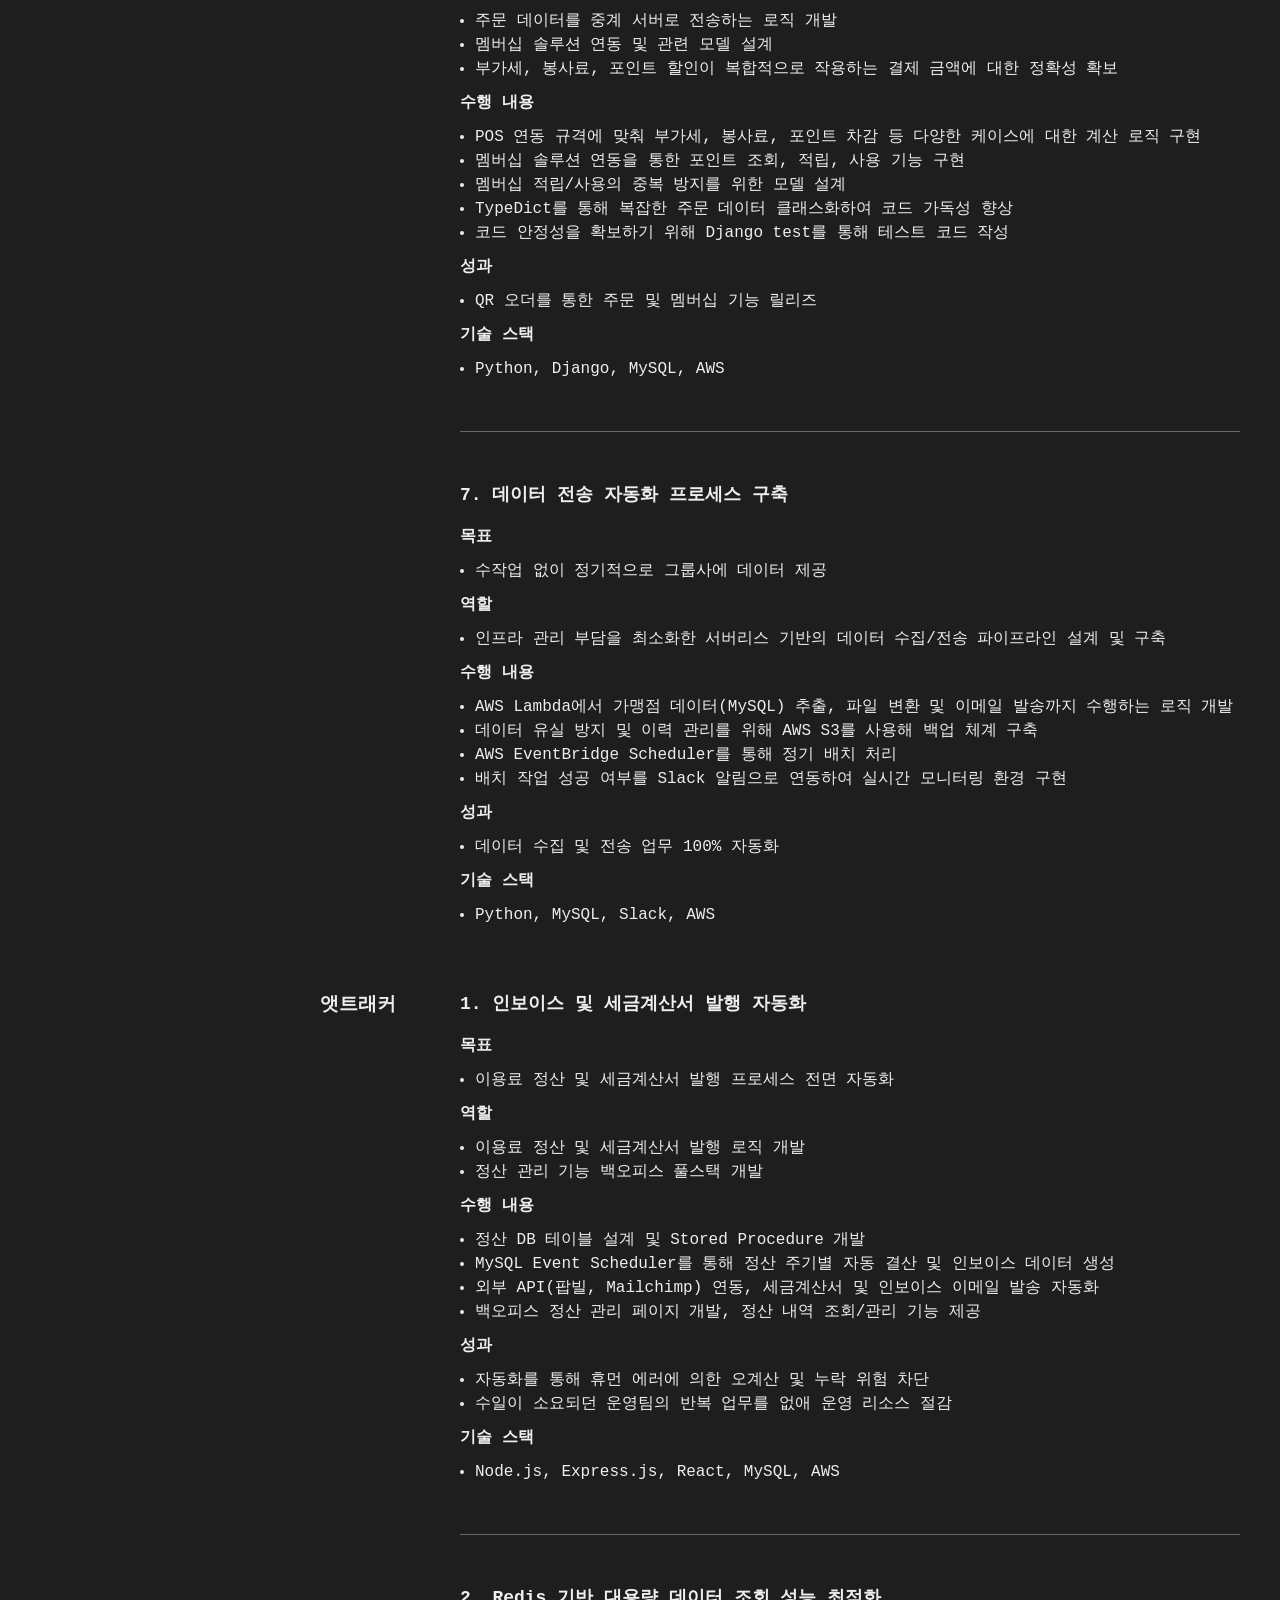
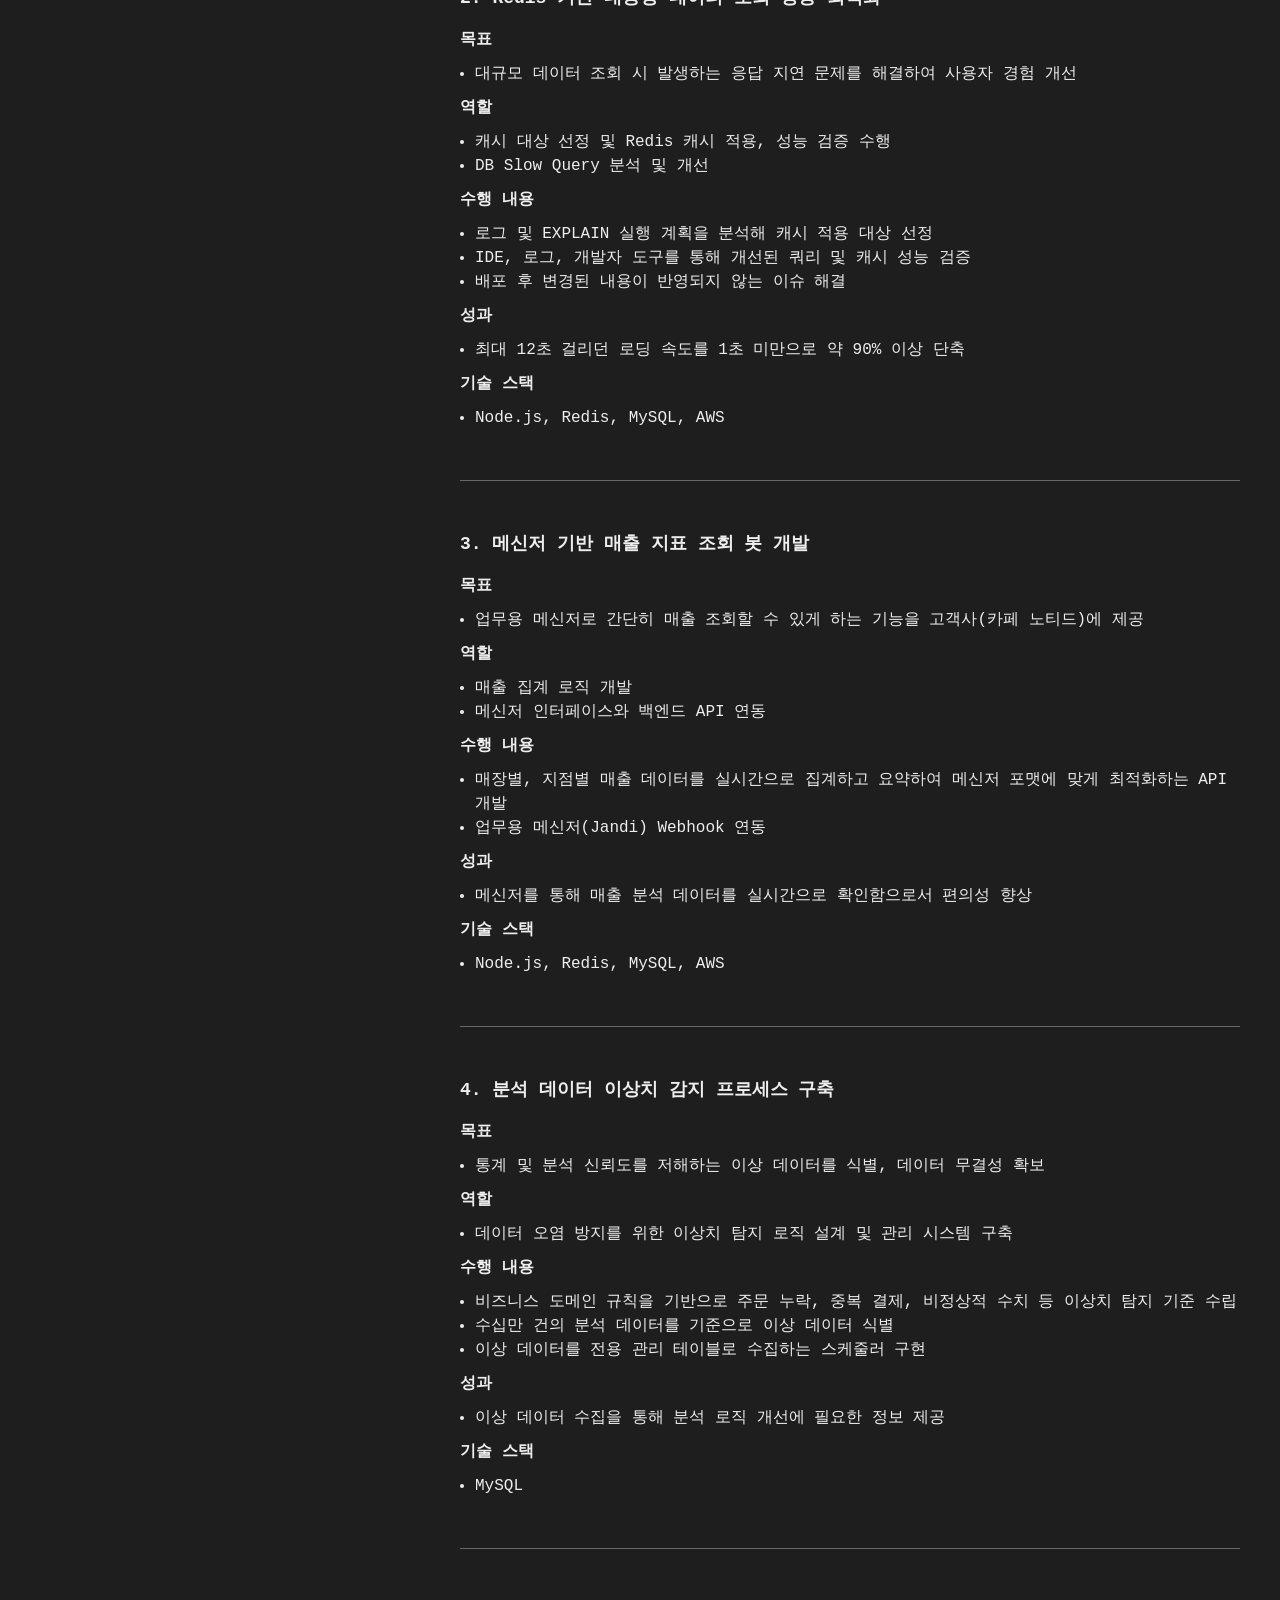
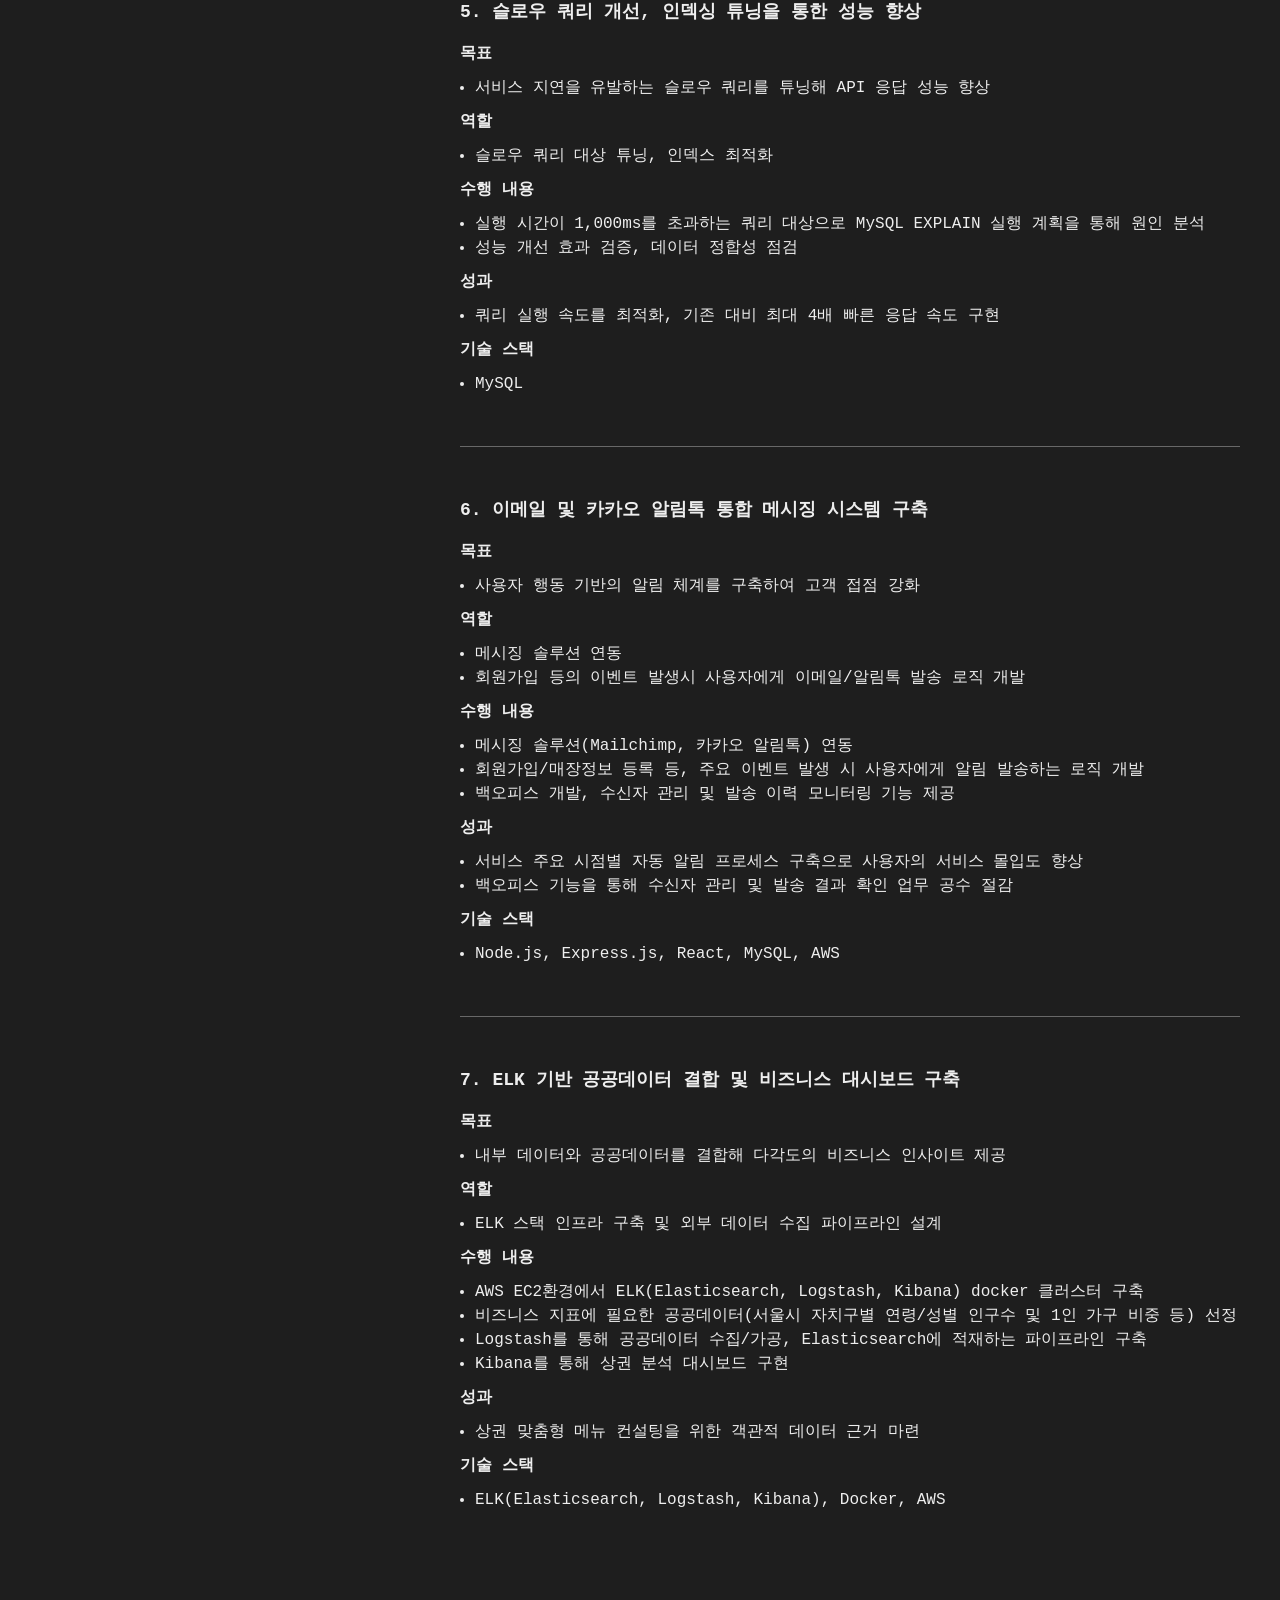
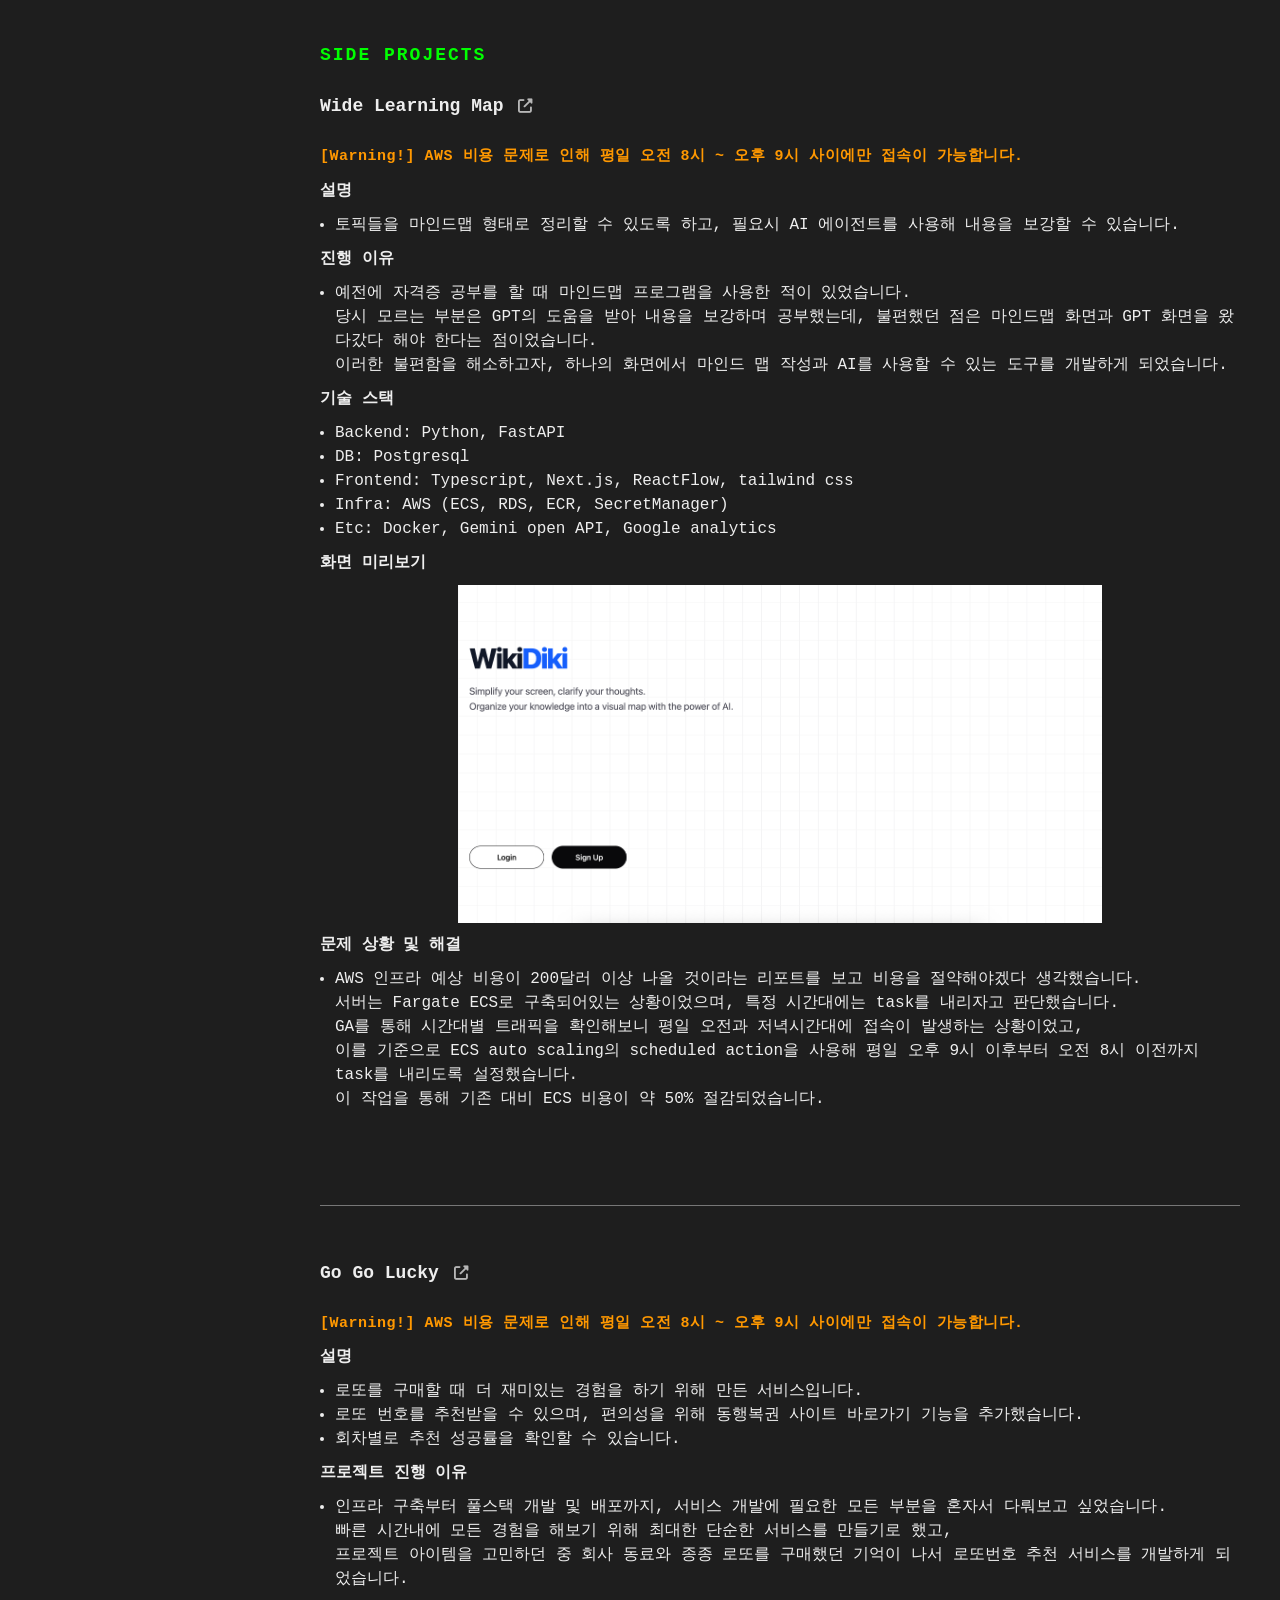
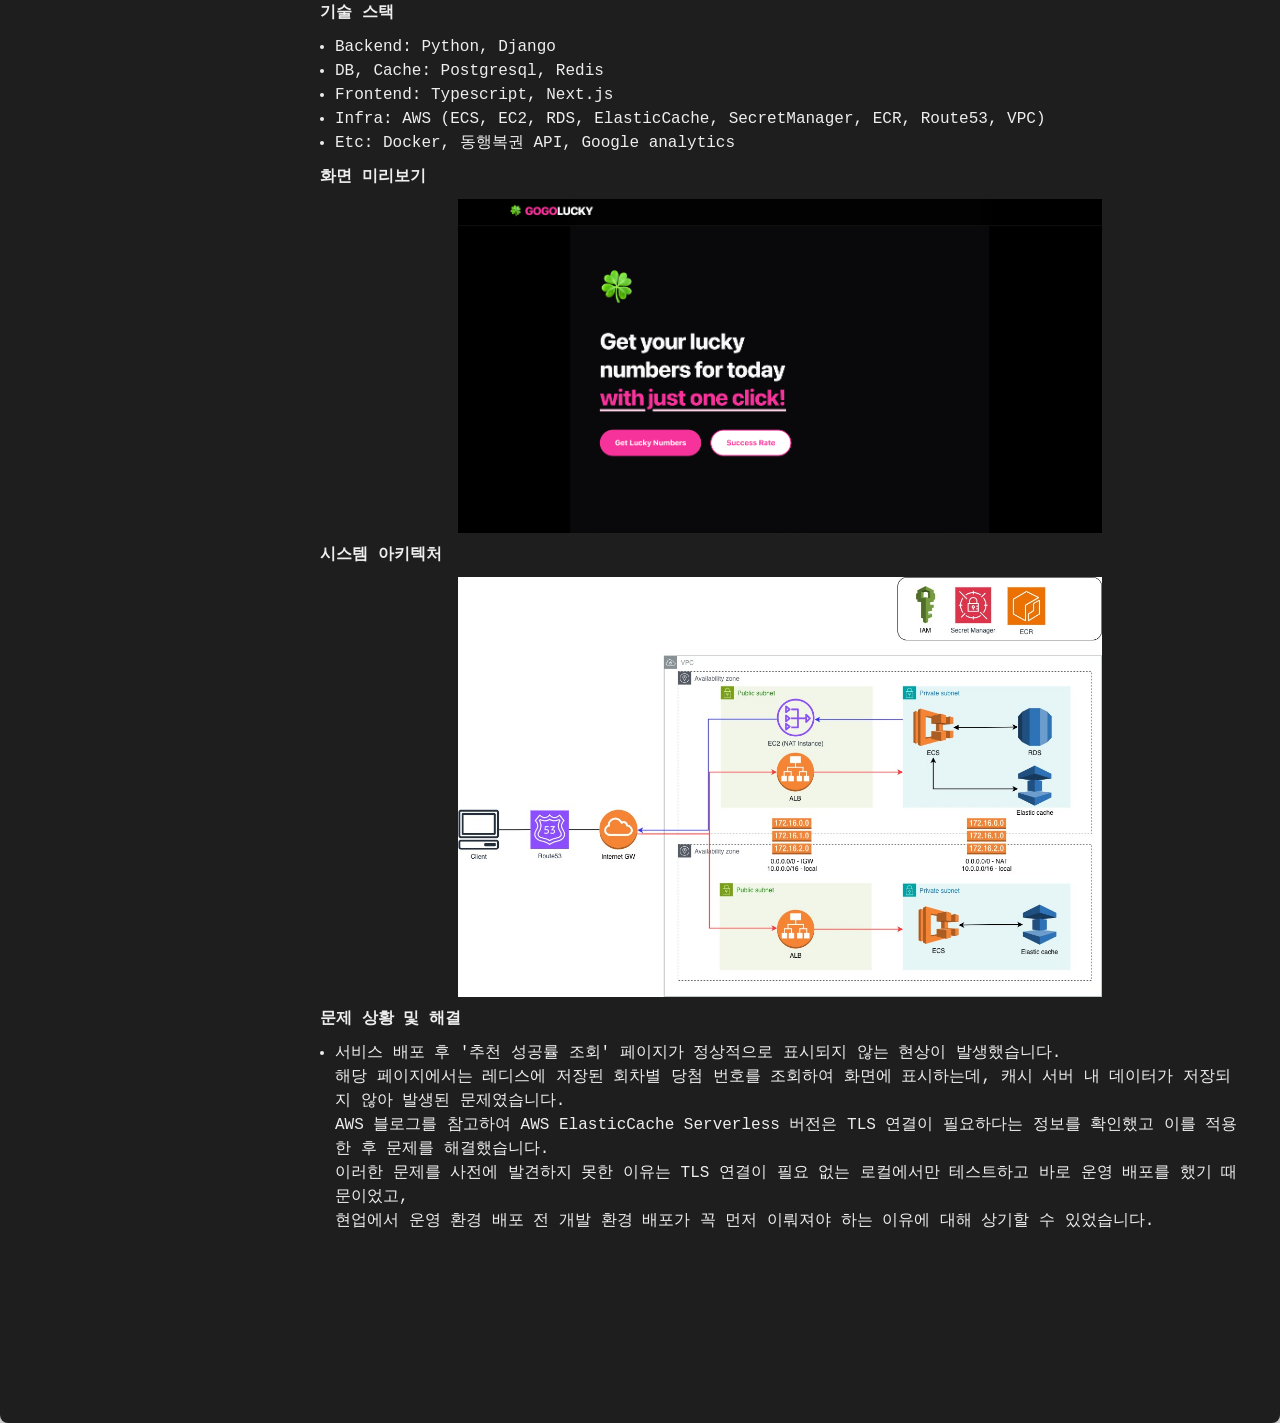
==== commit bdd03d4f: "Add blog section and enhance project descriptions with updated details" ====
--- a/index.html
+++ b/index.html
@@ -88,6 +88,17 @@
                         </ul>
                     </div>
 
+                    <div>
+                        <strong>Blog</strong>
+                        <ul class="profile-detail page-open-link">
+                            <a href="https://jaejade.tistory.com/" target="_blank" rel="noopener noreferrer">
+                                <li>
+                                    https://jaejade.tistory.com <i class="fa-solid fa-up-right-from-square target-icon"></i>
+                                </li>
+                            </a>
+                        </ul>
+                    </div>
+
                     <div class="profile-detail">
                         <strong>About Me</strong>
                         <p class="letter-space-s">
@@ -198,76 +209,81 @@
                             <h3 id="qr-order" class="project-category">QR 오더</h3>
                             <div>
                                 <!-- QR 오더 프로젝트 1 -->
-                                <div class="project-title">1. 네이버 스마트플레이스 리뷰 연동</div>
-                                <div class="project-description">
-                                    <strong>목표</strong>
-                                    <ul>
-                                        <li>매장 방문 고객의 리뷰 작성 허들을 낮춰 리뷰 참여도 향상 및 QR 오더 서비스 경쟁력 강화</li>
-                                    </ul>
-
-                                    <strong>역할</strong>
-                                    <ul>
-                                        <li>리뷰 연동 시스템 백엔드 아키텍처 설계 및 API 개발 주도</li>
-                                    </ul>
-
-                                    <strong>수행 내용</strong>
-                                    <ul>
-                                        <li>리뷰 상태(작성 완료, 노출 여부 등) 추적 및 관리를 위한 모델(MySQL) 설계</li>
-                                        <li>리뷰 작성 및 상태 업데이트에 필요한 REST API 연동 및 개발</li>
-                                        <li>Celery 기반의 스케줄러를 구축하여, 리뷰 상태 데이터를 정기적으로 동기화하는 배치 프로세스 구현</li>
+                                <div class="project-title">1. 간편 리뷰 기능 개발</div>
+                                <div class="project-description">
+                                    <strong>목표</strong>
+                                    <ul>
+                                        <li>네이버 스마트플레이스 연동을 통해 리뷰 단계 간소화</li>
+                                    </ul>
+
+                                    <strong>역할</strong>
+                                    <ul>
+                                        <li>백엔드 구조 설계, REST API 개발</li>
+                                        <li>네이버 스마트플레이스 API 연동</li>
+                                    </ul>
+
+                                    <strong>수행 내용</strong>
+                                    <ul>
+                                        <li>리뷰 상태 추적을 위한 모델 설계</li>
+                                        <li>리뷰 작성, 상태 업데이트에 필요한 REST API 개발</li>
+                                        <li>Celery 기반의 스케줄러 구축, 리뷰 상태를 동기화하는 배치 프로세스 구현</li>
                                         <li>API 명세, 통신 플로우 등 기술 문서화를 통해 협업 효율 개선</li>
                                     </ul>
 
                                     <strong>성과</strong>
                                     <ul>
-                                        <li>영수증 인증 절차를 생략한 리뷰 작성 프로세스 구축으로 리뷰 작성 편의성 향상</li>
+                                        <li>리뷰 참여율 약 15% 상승</li>
+                                        <li>영수증 인증 없이 리뷰할 수 있어 편의성 향상</li>
                                         <li>기술 문서 제공으로 신규 팀원 온보딩 리소스 절감</li>
                                     </ul>
 
                                     <strong>기술 스택</strong>
                                     <ul>
-                                        <li>Python, Django, MySQL, Celery, AWS</li>
-                                    </ul>
-                                </div>
+                                        <li>Python, Django, MySQL, Celery, AWS, Confluence</li>
+                                    </ul>
+                                </div>
+
+                                <hr/>
                                 
                                 <!-- QR 오더 프로젝트 2 -->
                                 <div class="project-title">2. 외부 POS 솔루션과 QR오더 연동</div>
                                 <div class="project-description">
                                     <strong>목표</strong>
                                     <ul>
-                                        <li>외부 POS 시스템과 QR오더 연동을 통해 대형 프랜차이즈 대상 QR 오더 도입률 확대</li>
-                                    </ul>
-
-                                    <strong>역할</strong>
-                                    <ul>
-                                        <li>외부 POS 파트너사와 기술 협업 및 통합 테스트 주도</li>
-                                    </ul>
-
-                                    <strong>수행 내용</strong>
-                                    <ul>
-                                        <li>매장정보 관리 및 주문 관련 REST API 연동 및 개발</li>
-                                        <li>서비스 안정성 확보를 위해 Django test를 활용한 시나리오 테스트 및 회귀 테스트</li>
-                                        <li>외부 POS 개발팀의 QR오더 서비스 이해도를 높이기 위해 QA 시나리오 작성 및 제공, QA 지원</li>
-                                    </ul>
-
-                                    <strong>성과</strong>
-                                    <ul>
-                                        <li>이삭토스트 약 800개 매장에 QR 오더 서비스 성공적 배포 및 운영 안정화</li>
-                                    </ul>
-
-                                    <strong>기술 스택</strong>
-                                    <ul>
-                                        <li>Python, Django, MySQL, AWS</li>
-                                    </ul>
-                                </div>
+                                        <li>대형 프랜차이즈 대상으로 QR 오더 도입률 확대</li>
+                                    </ul>
+
+                                    <strong>역할</strong>
+                                    <ul>
+                                        <li>외부 POS 파트너사와 협업, 개발 주도</li>
+                                    </ul>
+
+                                    <strong>수행 내용</strong>
+                                    <ul>
+                                        <li>매장정보 관리 및 주문 관련 REST API 연동 개발</li>
+                                        <li>서비스 안정성 확보를 위해 Django test를 활용한 테스트코드 작성</li>
+                                        <li>외부 개발팀의 QR오더 서비스 이해도를 높이기 위해 QA 시나리오 작성, QA 지원</li>
+                                    </ul>
+
+                                    <strong>성과</strong>
+                                    <ul>
+                                        <li>이삭토스트 약 800개 매장에 QR 오더 서비스 성공적 제공</li>
+                                    </ul>
+
+                                    <strong>기술 스택</strong>
+                                    <ul>
+                                        <li>Python, Django, MySQL, AWS, Confluence</li>
+                                    </ul>
+                                </div>
+
+                                <hr/>
                                 
-
                                 <!-- QR 오더 프로젝트 3 -->
-                                <div class="project-title">3. 대전 한화이글스 홈구장 프로젝트</div>
-                                <div class="project-description">
-                                    <strong>목표</strong>
-                                    <ul>
-                                        <li>약 17,000명 규모 관중 환경에서도 안정적인 QR 오더 서비스 제공</li>
+                                <div class="project-title">3. 대전 한화이글스 홈구장에 QR오더 제공</div>
+                                <div class="project-description">
+                                    <strong>목표</strong>
+                                    <ul>
+                                        <li>약 17,000명 규모 관중 환경에서 안정적인 QR 오더 서비스 제공</li>
                                     </ul>
 
                                     <strong>역할</strong>
@@ -278,10 +294,11 @@
 
                                     <strong>수행 내용</strong>
                                     <ul>
-                                        <li>야구장 전용 매장 모델 및 REST API 개발</li>
-                                        <li>조회 빈도가 높은 데이터에 Redis 캐싱 전략을 도입하여 부하 경감 및 응답 속도 개선</li>
-                                        <li>k6 기반 부하 테스트 수행을 통해 시스템 병목 구간 식별 및 인프라 가용성 검증</li>
-                                        <li>CloudWatch 모니터링 및 트러블슈팅</li>
+                                        <li>야구장 전용 매장 모델 설계</li>
+                                        <li>신규 기능 REST API 개발</li>
+                                        <li>조회 빈도가 높은 데이터에 Redis 캐싱 전략을 도입, 부하 경감 및 응답 속도 개선</li>
+                                        <li>k6 기반 부하 테스트를 통해 시스템 병목 구간 식별, 인프라 가용성 검증</li>
+                                        <li>CloudWatch를 통한 모니터링</li>
                                     </ul>
 
                                     <strong>성과</strong>
@@ -294,34 +311,37 @@
                                         <li>Python, Django, MySQL, Redis, ElastiCache, AWS, k6</li>
                                     </ul>
                                 </div>     
+
+                                <hr/>
                                 
                                 <!-- QR 오더 프로젝트 4 -->
-                                <div class="project-title">4. 통합 관리시스템에 QR오더 매장 설정 기능 이관 & 정산 정보 등록 자동화</div>
-                                <div class="project-description">
-                                    <strong>목표</strong>
-                                    <ul>
-                                        <li>QR오더 매장 설정 기능을 통합 매장 관리 시스템으로 이관하여 데이터 일관성 확보</li>
+                                <div class="project-title">4. 통합 관리시스템과 QR오더 서비스 연동</div>
+                                <div class="project-description">
+                                    <strong>목표</strong>
+                                    <ul>
+                                        <li>QR오더 매장 설정 기능을 통합 관리시스템에 이관하여 데이터 일관성 확보</li>
                                         <li>정산 정보 등록 업무를 자동화하여 운영 효율화</li>
                                     </ul>
 
                                     <strong>역할</strong>
                                     <ul>
                                         <li>통합 시스템 연동에 필요한 API 개발 및 모델 설계</li>
-                                    </ul>
-
-                                    <strong>수행 내용</strong>
-                                    <ul>
-                                        <li>통합 시스템과 QR오더의 연동에 필요한 REST API 개발 </li>
-                                        <li>대리점 및 다양한 계약 형태를 유연하게 지원하는 DB 모델 설계</li>
-                                        <li>외부 시스템 연동에 따른 매장 정보 변경 이력을 명확히 추적하기 위해 전용 이력 관리 테이블 설계</li>
+                                        <li>협업에 필요한 커뮤니케이션 주도</li>
+                                    </ul>
+
+                                    <strong>수행 내용</strong>
+                                    <ul>
+                                        <li>REST API 연동 및 개발</li>
+                                        <li>대리점 및 다양한 계약 형태를 지원하는 모델 설계</li>
+                                        <li>매장 정보 변경 이력 추적을 위한 전용 이력 관리 모델 설계</li>
                                         <li>결제 수단 미등록 등 장애 유발 요소를 파악하기 위해, Celery 기반 스케줄러로 Slack 알람 전송하는 데일리 리포트 시스템 구축</li>
                                         <li>다중 트랜잭션 상황에서 발생하는 동시성 문제 파악 및 버그 수정</li>
                                     </ul>
 
                                     <strong>성과</strong>
                                     <ul>
+                                        <li>매장 설정 기능을 대리점에 셀프 서비스 형태로 제공</li>
                                         <li>운영팀 수동 업무 절감</li>
-                                        <li>매장 설정을 대리점에 셀프 서비스 형태로 제공</li>
                                     </ul>
 
                                     <strong>기술 스택</strong>
@@ -330,12 +350,14 @@
                                     </ul>
                                 </div>    
 
+                                <hr/>
+
                                 <!-- QR 오더 프로젝트 5 -->
-                                <div class="project-title">5. 통계 지표 대시보드 구축 (BigQuery & Looker)</div>
-                                <div class="project-description">
-                                    <strong>목표</strong>
-                                    <ul>
-                                        <li>주문, 결제 등 핵심 지표를 가시화하여 데이터 기반의 의사결정 지원 체계 구축</li>
+                                <div class="project-title">5. 통계 지표 대시보드 구축 (BigQuery & Looker Studio)</div>
+                                <div class="project-description">
+                                    <strong>목표</strong>
+                                    <ul>
+                                        <li>주문, 결제 등 핵심 지표 가시화하여 영업팀에 제공</li>
                                     </ul>
 
                                     <strong>역할</strong>
@@ -352,8 +374,7 @@
 
                                     <strong>성과</strong>
                                     <ul>
-                                        <li>매장별 QR 오더 매출 점유율을 가시화하여 QR 오더 서비스 활용성 검증</li>
-                                        <li>객관적 지표에 기반한 즉각적인 마케팅 성과 측정 및 비즈니스 전략 수립 환경 마련</li>
+                                        <li>QR 오더 매출 점유율을 가시화하여 QR 오더 서비스 활용성 검증</li>
                                         <li>수동 데이터 추출 업무를 없애 개발팀의 리소스 절감</li>
                                     </ul>
 
@@ -363,8 +384,10 @@
                                     </ul>
                                 </div>    
 
+                                <hr/>
+
                                 <!-- QR 오더 프로젝트 6 -->
-                                <div class="project-title">6. QR 오더 주문 서비스 백엔드 개발</div>
+                                <div class="project-title">6. QR오더 주문 기능 개발</div>
                                 <div class="project-description">
                                     <strong>목표</strong>
                                     <ul>
@@ -373,8 +396,9 @@
 
                                     <strong>역할</strong>
                                     <ul>
-                                        <li>QR 오더 주문 데이터를 중계 서버로 전송하는 로직 개발</li>
+                                        <li>주문 데이터를 중계 서버로 전송하는 로직 개발</li>
                                         <li>멤버십 솔루션 연동 및 관련 모델 설계</li>
+                                        <li>부가세, 봉사료, 포인트 할인이 복합적으로 작용하는 결제 금액에 대한 정확성 확보</li>
                                     </ul>
 
                                     <strong>수행 내용</strong>
@@ -382,13 +406,13 @@
                                         <li>POS 연동 규격에 맞춰 부가세, 봉사료, 포인트 차감 등 다양한 케이스에 대한 계산 로직 구현</li>
                                         <li>멤버십 솔루션 연동을 통한 포인트 조회, 적립, 사용 기능 구현</li>
                                         <li>멤버십 적립/사용의 중복 방지를 위한 모델 설계</li>
-                                        <li>복잡한 주문 데이터를 파악하기 쉽게 TypeDict를 통해 클래스화함으로써 코드 가독성 향상</li>
-                                        <li>코드의 안정성과 신뢰성을 확보하기 위해 Django test를 통해 테스트 코드 작성</li>
-                                    </ul>
-
-                                    <strong>성과</strong>
-                                    <ul>
-                                        <li>QR 오더를 통한 주문 및 멤버십 기능 릴리즈 및 안정적 운영</li>
+                                        <li>TypeDict를 통해 복잡한 주문 데이터 클래스화하여 코드 가독성 향상</li>
+                                        <li>코드 안정성을 확보하기 위해 Django test를 통해 테스트 코드 작성</li>
+                                    </ul>
+
+                                    <strong>성과</strong>
+                                    <ul>
+                                        <li>QR 오더를 통한 주문 및 멤버십 기능 릴리즈</li>
                                     </ul>
 
                                     <strong>기술 스택</strong>
@@ -397,12 +421,14 @@
                                     </ul>
                                 </div>    
 
+                                <hr/>
+
                                 <!-- QR 오더 프로젝트 7 -->
-                                <div class="project-title">7. 데이터 전송 자동화 프로세스 구축 및 그룹사에 데이터 정기적 제공</div>
-                                <div class="project-description">
-                                    <strong>목표</strong>
-                                    <ul>
-                                        <li>수작업 없는 정기적인 데이터 수집/전송 프로세스 구현</li>
+                                <div class="project-title">7. 데이터 전송 자동화 프로세스 구축</div>
+                                <div class="project-description">
+                                    <strong>목표</strong>
+                                    <ul>
+                                        <li>수작업 없이 정기적으로 그룹사에 데이터 제공</li>
                                     </ul>
 
                                     <strong>역할</strong>
@@ -413,14 +439,14 @@
                                     <strong>수행 내용</strong>
                                     <ul>
                                         <li>AWS Lambda에서 가맹점 데이터(MySQL) 추출, 파일 변환 및 이메일 발송까지 수행하는 로직 개발</li>
-                                        <li>AWS EventBridge Scheduler를 통해 데이터 수집부터 리포트 전송까지의 전 과정을 정기 배치로 자동화</li>
-                                        <li>데이터 유실 방지 및 이력 관리를 위해 가공된 데이터를 AWS S3에 저장해 백업 체계 구축</li>
-                                        <li>배치 작업의 성공/실패 여부를 Slack 알림으로 연동하여 실시간 모니터링 환경 구현</li>
-                                    </ul>
-
-                                    <strong>성과</strong>
-                                    <ul>
-                                        <li>데이터 수집 및 전송 업무를 100% 자동화하고 그룹사에 가맹점 데이터 제공</li>
+                                        <li>데이터 유실 방지 및 이력 관리를 위해 AWS S3를 사용해 백업 체계 구축</li>
+                                        <li>AWS EventBridge Scheduler를 통해 정기 배치 처리</li>
+                                        <li>배치 작업 성공 여부를 Slack 알림으로 연동하여 실시간 모니터링 환경 구현</li>
+                                    </ul>
+
+                                    <strong>성과</strong>
+                                    <ul>
+                                        <li>데이터 수집 및 전송 업무 100% 자동화</li>
                                     </ul>
 
                                     <strong>기술 스택</strong>
@@ -441,7 +467,7 @@
                                 <div class="project-description">
                                     <strong>목표</strong>
                                     <ul>
-                                        <li>서비스 이용료 정산 및 세금계산서 발행 프로세스 전면 자동화</li>
+                                        <li>이용료 정산 및 세금계산서 발행 프로세스 전면 자동화</li>
                                     </ul>
 
                                     <strong>역할</strong>
@@ -452,16 +478,16 @@
 
                                     <strong>수행 내용</strong>
                                     <ul>
-                                        <li>서비스 이용료 계산 및 정산을 위한 정산 전용 DB 테이블 구조 설계 및 Stored Procedure 개발</li>
-                                        <li>MySQL Event Scheduler를 통해 매 정산 주기별 자동 결산 및 인보이스 데이터 생성</li>
-                                        <li>외부 API(팝빌, Mailchimp)를 연동하여 전자세금계산서 발행 및 인보이스 이메일 발송 자동화</li>
-                                        <li>React 기반의 백오피스 정산 관리 페이지를 개발하여 정산 내역 조회 및 수동 조정 기능 제공</li>
-                                    </ul>
-
-                                    <strong>성과</strong>
-                                    <ul>
-                                        <li>정산 자동화를 통해 휴먼 에러에 의한 오계산 및 누락 위험 차단</li>
-                                        <li>수일이 소요되던 운영팀의 반복 업무를 완전 자동화하여 운영 리소스 절감</li>
+                                        <li>정산 DB 테이블 설계 및 Stored Procedure 개발</li>
+                                        <li>MySQL Event Scheduler를 통해 정산 주기별 자동 결산 및 인보이스 데이터 생성</li>
+                                        <li>외부 API(팝빌, Mailchimp) 연동, 세금계산서 및 인보이스 이메일 발송 자동화</li>
+                                        <li>백오피스 정산 관리 페이지 개발, 정산 내역 조회/관리 기능 제공</li>
+                                    </ul>
+
+                                    <strong>성과</strong>
+                                    <ul>
+                                        <li>자동화를 통해 휴먼 에러에 의한 오계산 및 누락 위험 차단</li>
+                                        <li>수일이 소요되던 운영팀의 반복 업무를 없애 운영 리소스 절감</li>
                                     </ul>
 
                                     <strong>기술 스택</strong>
@@ -469,6 +495,8 @@
                                         <li>Node.js, Express.js, React, MySQL, AWS</li>
                                     </ul>
                                 </div>
+
+                                <hr/>
 
                                 <!-- 앳프래커 프로젝트 2 -->
                                 <div class="project-title">2. Redis 기반 대용량 데이터 조회 성능 최적화</div>
@@ -486,14 +514,14 @@
 
                                     <strong>수행 내용</strong>
                                     <ul>
-                                        <li>호출 빈도 높은 API에서 실행되는 쿼리 대상으로 로그 및 EXPLAIN 실행 계획을 분석해 캐시 적용 대상 선정</li>
+                                        <li>로그 및 EXPLAIN 실행 계획을 분석해 캐시 적용 대상 선정</li>
                                         <li>IDE, 로그, 개발자 도구를 통해 개선된 쿼리 및 캐시 성능 검증</li>
-                                        <li>배포 후 변경된 내용이 반영되지 않는 버그 해결</li>
-                                    </ul>
-
-                                    <strong>성과</strong>
-                                    <ul>
-                                        <li>최대 12초 걸리던 로딩 속도를 1초 미만으로 약 90% 이상 단축하여 사용자 경험 개선</li>
+                                        <li>배포 후 변경된 내용이 반영되지 않는 이슈 해결</li>
+                                    </ul>
+
+                                    <strong>성과</strong>
+                                    <ul>
+                                        <li>최대 12초 걸리던 로딩 속도를 1초 미만으로 약 90% 이상 단축</li>
                                     </ul>
 
                                     <strong>기술 스택</strong>
@@ -501,29 +529,32 @@
                                         <li>Node.js, Redis, MySQL, AWS</li>
                                     </ul>
                                 </div>
+
+                                <hr/>
+
                                 <!-- 앳프래커 프로젝트 3 -->
-                                 <div class="project-title">3. 업무용 메신저 기반 매출 지표 조회 봇 개발</div>
-                                <div class="project-description">
-                                    <strong>목표</strong>
-                                    <ul>
-                                        <li>업무용 메신저를 통해 매출 데이터를 실시간 조회할 수 있는 시스템 구축</li>
-                                    </ul>
-
-                                    <strong>역할</strong>
-                                    <ul>
-                                        <li>메신저 인터페이스와 백엔드 API 연동 및 데이터 집계 로직 개발</li>
-                                    </ul>
-
-                                    <strong>수행 내용</strong>
-                                    <ul>
-                                        <li>업무용 메신저(Jandi)의 Webhook을 연동하여, 특정 명령어 기반의 데이터 호출 및 응답 체계 구축</li>
+                                 <div class="project-title">3. 메신저 기반 매출 지표 조회 봇 개발</div>
+                                <div class="project-description">
+                                    <strong>목표</strong>
+                                    <ul>
+                                        <li>업무용 메신저로 간단히 매출 조회할 수 있게 하는 기능을 고객사(카페 노티드)에 제공</li>
+                                    </ul>
+
+                                    <strong>역할</strong>
+                                    <ul>
+                                        <li>매출 집계 로직 개발</li>
+                                        <li>메신저 인터페이스와 백엔드 API 연동</li>
+                                    </ul>
+
+                                    <strong>수행 내용</strong>
+                                    <ul>
                                         <li>매장별, 지점별 매출 데이터를 실시간으로 집계하고 요약하여 메신저 포맷에 맞게 최적화하는 API 개발</li>
-                                    </ul>
-
-                                    <strong>성과</strong>
-                                    <ul>
-                                        <li>메신저를 통해 매출 분석 데이터를 실시간으로 확인함으로서 운영 효율성 향상</li>
-                                        <li>주요 고객사인 카페노티드에 기능 제공</li>
+                                        <li>업무용 메신저(Jandi) Webhook 연동</li>
+                                    </ul>
+
+                                    <strong>성과</strong>
+                                    <ul>
+                                        <li>메신저를 통해 매출 분석 데이터를 실시간으로 확인함으로서 편의성 향상</li>
                                     </ul>
 
                                     <strong>기술 스택</strong>
@@ -531,13 +562,15 @@
                                         <li>Node.js, Redis, MySQL, AWS</li>
                                     </ul>
                                 </div>
+
+                                <hr/>
 
                                 <!-- 앳프래커 프로젝트 4 -->
                                 <div class="project-title">4. 분석 데이터 이상치 감지 프로세스 구축</div>
                                 <div class="project-description">
                                     <strong>목표</strong>
                                     <ul>
-                                        <li>통계 및 분석 로직의 신뢰도를 저해하는 이상 데이터를 식별하여 데이터 무결성 확보</li>
+                                        <li>통계 및 분석 신뢰도를 저해하는 이상 데이터를 식별, 데이터 무결성 확보</li>
                                     </ul>
 
                                     <strong>역할</strong>
@@ -548,12 +581,13 @@
                                     <strong>수행 내용</strong>
                                     <ul>
                                         <li>비즈니스 도메인 규칙을 기반으로 주문 누락, 중복 결제, 비정상적 수치 등 이상치 탐지 기준 수립</li>
-                                        <li>대규모 분석 데이터 테이블을 스캔하여 이상 데이터를 식별하고 전용 관리 테이블로 수집하는 스케줄러 구현</li>
-                                    </ul>
-
-                                    <strong>성과</strong>
-                                    <ul>
-                                        <li>수집된 이상 데이터를 지속적으로 모니터링하여, 분석 로직에 반영되는 데이터의 오염도 최소화</li>
+                                        <li>수십만 건의 분석 데이터를 기준으로 이상 데이터 식별</li>
+                                        <li>이상 데이터를 전용 관리 테이블로 수집하는 스케줄러 구현</li>
+                                    </ul>
+
+                                    <strong>성과</strong>
+                                    <ul>
+                                        <li>이상 데이터 수집을 통해 분석 로직 개선에 필요한 정보 제공</li>
                                     </ul>
 
                                     <strong>기술 스택</strong>
@@ -562,29 +596,30 @@
                                     </ul>
                                 </div>
 
+                                <hr/>
+
                                 <!-- 앳프래커 프로젝트 5 -->
-                                <div class="project-title">5. DB 쿼리 최적화 및 인덱싱 튜닝을 통한 API 성능 개선</div>
-                                <div class="project-description">
-                                    <strong>목표</strong>
-                                    <ul>
-                                        <li>서비스 지연을 유발하는 슬로우 쿼리를 튜닝해 API 응답 성능 개선</li>
-                                    </ul>
-
-                                    <strong>역할</strong>
-                                    <ul>
-                                        <li>MySQL EXPLAIN 분석을 통해 인덱스 최적화 및 쿼리 개선</li>
-                                    </ul>
-
-                                    <strong>수행 내용</strong>
-                                    <ul>
-                                        <li>로그를 통해 페이지 로딩 지연 유발 API 목록 추출, 실행 시간이 1,000ms를 초과하는 API와 Stored Procedure 조사</li>
-                                        <li>MySQL EXPLAIN 실행 계획 분석하여 인덱스 미적용 원인 판단</li>
-                                        <li>개선 전/후 응답 시간을 측정하여 성능 개선 효과 검증, 데이터 정합성 점검</li>
-                                    </ul>
-
-                                    <strong>성과</strong>
-                                    <ul>
-                                        <li>병목 쿼리의 실행 속도를 최적화하여 기존 대비 최대 4배 빠른 API 응답 속도 구현</li>
+                                <div class="project-title">5. 슬로우 쿼리 개선, 인덱싱 튜닝을 통한 성능 향상</div>
+                                <div class="project-description">
+                                    <strong>목표</strong>
+                                    <ul>
+                                        <li>서비스 지연을 유발하는 슬로우 쿼리를 튜닝해 API 응답 성능 향상</li>
+                                    </ul>
+
+                                    <strong>역할</strong>
+                                    <ul>
+                                        <li>슬로우 쿼리 대상 튜닝, 인덱스 최적화</li>
+                                    </ul>
+
+                                    <strong>수행 내용</strong>
+                                    <ul>
+                                        <li>실행 시간이 1,000ms를 초과하는 쿼리 대상으로 MySQL EXPLAIN 실행 계획을 통해 원인 분석</li>
+                                        <li>성능 개선 효과 검증, 데이터 정합성 점검</li>
+                                    </ul>
+
+                                    <strong>성과</strong>
+                                    <ul>
+                                        <li>쿼리 실행 속도를 최적화, 기존 대비 최대 4배 빠른 응답 속도 구현</li>
                                     </ul>
 
                                     <strong>기술 스택</strong>
@@ -592,31 +627,34 @@
                                         <li>MySQL</li>
                                     </ul>
                                 </div>
+
+                                <hr/>
 
                                 <!-- 앳프래커 프로젝트 6 -->
                                 <div class="project-title">6. 이메일 및 카카오 알림톡 통합 메시징 시스템 구축</div>
                                 <div class="project-description">
                                     <strong>목표</strong>
                                     <ul>
-                                        <li>사용자 행동 기반(회원가입 등)의 자동 알림 체계를 구축하여 고객 접점 강화</li>
-                                    </ul>
-
-                                    <strong>역할</strong>
-                                    <ul>
-                                        <li>메시징 솔루션 연동 및 이벤트 기반의 발송 로직 개발 주도</li>
-                                    </ul>
-
-                                    <strong>수행 내용</strong>
-                                    <ul>
-                                        <li>외부 메시징 솔루션(Mailchimp, 카카오 알림톡) 연동을 통해 서비스 내 알림 자동화 시스템 구축</li>
-                                        <li>회원가입, 매장 정보 등록 완료 등 주요 사용자 행동 발생 시 실시간 발송을 처리하는 이벤트 핸들러 개발</li>
-                                        <li>React 기반의 백오피스 관리 화면을 개발하여 수신자 관리 및 발송 이력 모니터링 기능 구축</li>
-                                    </ul>
-
-                                    <strong>성과</strong>
-                                    <ul>
-                                        <li>서비스 주요 시점별 자동 알림 프로세스 구축으로 사용자 서비스 몰입도 향상</li>
-                                        <li>백오피스 관리 기능 제공을 통해 운영팀의 수신자 관리 및 발송 결과 확인 업무 공수 절감</li>
+                                        <li>사용자 행동 기반의 알림 체계를 구축하여 고객 접점 강화</li>
+                                    </ul>
+
+                                    <strong>역할</strong>
+                                    <ul>
+                                        <li>메시징 솔루션 연동</li>
+                                        <li>회원가입 등의 이벤트 발생시 사용자에게 이메일/알림톡 발송 로직 개발</li>
+                                    </ul>
+
+                                    <strong>수행 내용</strong>
+                                    <ul>
+                                        <li>메시징 솔루션(Mailchimp, 카카오 알림톡) 연동</li>
+                                        <li>회원가입/매장정보 등록 등, 주요 이벤트 발생 시 사용자에게 알림 발송하는 로직 개발</li>
+                                        <li>백오피스 개발, 수신자 관리 및 발송 이력 모니터링 기능 제공</li>
+                                    </ul>
+
+                                    <strong>성과</strong>
+                                    <ul>
+                                        <li>서비스 주요 시점별 자동 알림 프로세스 구축으로 사용자의 서비스 몰입도 향상</li>
+                                        <li>백오피스 기능을 통해 수신자 관리 및 발송 결과 확인 업무 공수 절감</li>
                                     </ul>
 
                                     <strong>기술 스택</strong>
@@ -624,13 +662,15 @@
                                         <li>Node.js, Express.js, React, MySQL, AWS</li>
                                     </ul>
                                 </div>
+
+                                <hr/>
 
                                 <!-- 7. 앳트래커 프로젝트7 -->
                                 <div class="project-title">7. ELK 기반 공공데이터 결합 및 비즈니스 대시보드 구축</div>
                                 <div class="project-description">
                                     <strong>목표</strong>
                                     <ul>
-                                        <li>내부 서비스 데이터와 외부 공공데이터(인구 통계 등)를 결합하여 다각도의 비즈니스 인사이트 제공</li>
+                                        <li>내부 데이터와 공공데이터를 결합해 다각도의 비즈니스 인사이트 제공</li>
                                     </ul>
 
                                     <strong>역할</strong>
@@ -640,15 +680,15 @@
 
                                     <strong>수행 내용</strong>
                                     <ul>
-                                        <li>AWS EC2 및 Docker 환경 내 ELK(Elasticsearch, Logstash, Kibana) 클러스터 구축</li>
+                                        <li>AWS EC2환경에서 ELK(Elasticsearch, Logstash, Kibana) docker 클러스터 구축</li>
                                         <li>비즈니스 지표에 필요한 공공데이터(서울시 자치구별 연령/성별 인구수 및 1인 가구 비중 등) 선정</li>
-                                        <li>Logstash를 통해 공공데이터를 수집하고 가공하여 Elasticsearch로 적재하는 파이프라인 구현</li>
-                                        <li>Kibana를 활용하여 내부 지표와 공공데이터를 매핑한 상권 분석 대시보드를 설계</li>
-                                    </ul>
-
-                                    <strong>성과</strong>
-                                    <ul>
-                                        <li>프랜차이즈 본사 및 가맹 점주 대상의 상권 맞춤형 메뉴 컨설팅을 위한 객관적 데이터 근거 마련</li>
+                                        <li>Logstash를 통해 공공데이터 수집/가공, Elasticsearch에 적재하는 파이프라인 구축</li>
+                                        <li>Kibana를 통해 상권 분석 대시보드 구현</li>
+                                    </ul>
+
+                                    <strong>성과</strong>
+                                    <ul>
+                                        <li>상권 맞춤형 메뉴 컨설팅을 위한 객관적 데이터 근거 마련</li>
                                     </ul>
 
                                     <strong>기술 스택</strong>
@@ -666,7 +706,7 @@
                     <div class="project-list">
                         <div class="project-items">
                             <div class="project-description">
-                                <div id="wide-learning-map" class="project-title side-project-link">
+                                <div id="wide-learning-map" class="project-title page-open-link">
                                     <a href="https://jam.me.kr/wide-learning-map/" target="_blank" rel="noopener noreferrer">
                                         Wide Learning Map <i class="fa-solid fa-up-right-from-square target-icon"></i>
                                     </a>
@@ -732,7 +772,7 @@
 
                         <div class="project-items">
                             <div class="project-description"> 
-                                <div id="gogo-lucky" class="side-project-link project-title">
+                                <div id="gogo-lucky" class="project-title page-open-link">
                                     <a href="https://jam.me.kr/gogo-lucky" target="_blank">
                                         Go Go Lucky <i class="fa-solid fa-up-right-from-square target-icon"></i>
                                     </a>
--- a/css/index.css
+++ b/css/index.css
@@ -40,6 +40,14 @@
     padding: 20px;
 }
 
+hr {
+    border: 0;
+    /* 선 색상 및 두께 */
+    border-top: 0.5px solid #686868;
+    /* 위아래 여백 */
+    margin: 50px 0px 50px 0px;
+}
+
 /* Sidebar */
 
 .sidebar {
@@ -315,7 +323,7 @@
 
 .target-icon {
     /* 텍스트보다 약간 작게 설정하여 자연스럽게 만듦 */
-    font-size: 0.85em;
+    font-size: 0.8em;
     /* 텍스트와 아이콘 사이 간격 */
     margin-left: 4px;
     /* 텍스트와 높이 맞추기 */
@@ -323,11 +331,11 @@
     color: #b7b7b7;
 }
 
-.side-project-link {
+.page-open-link {
     transition: all 0.3s ease;
 }
 
-.side-project-link:hover {
+.page-open-link:hover {
     transform: translate(1px, -1px);
     text-shadow: 0 0 1.5px #eeeeee
 }
